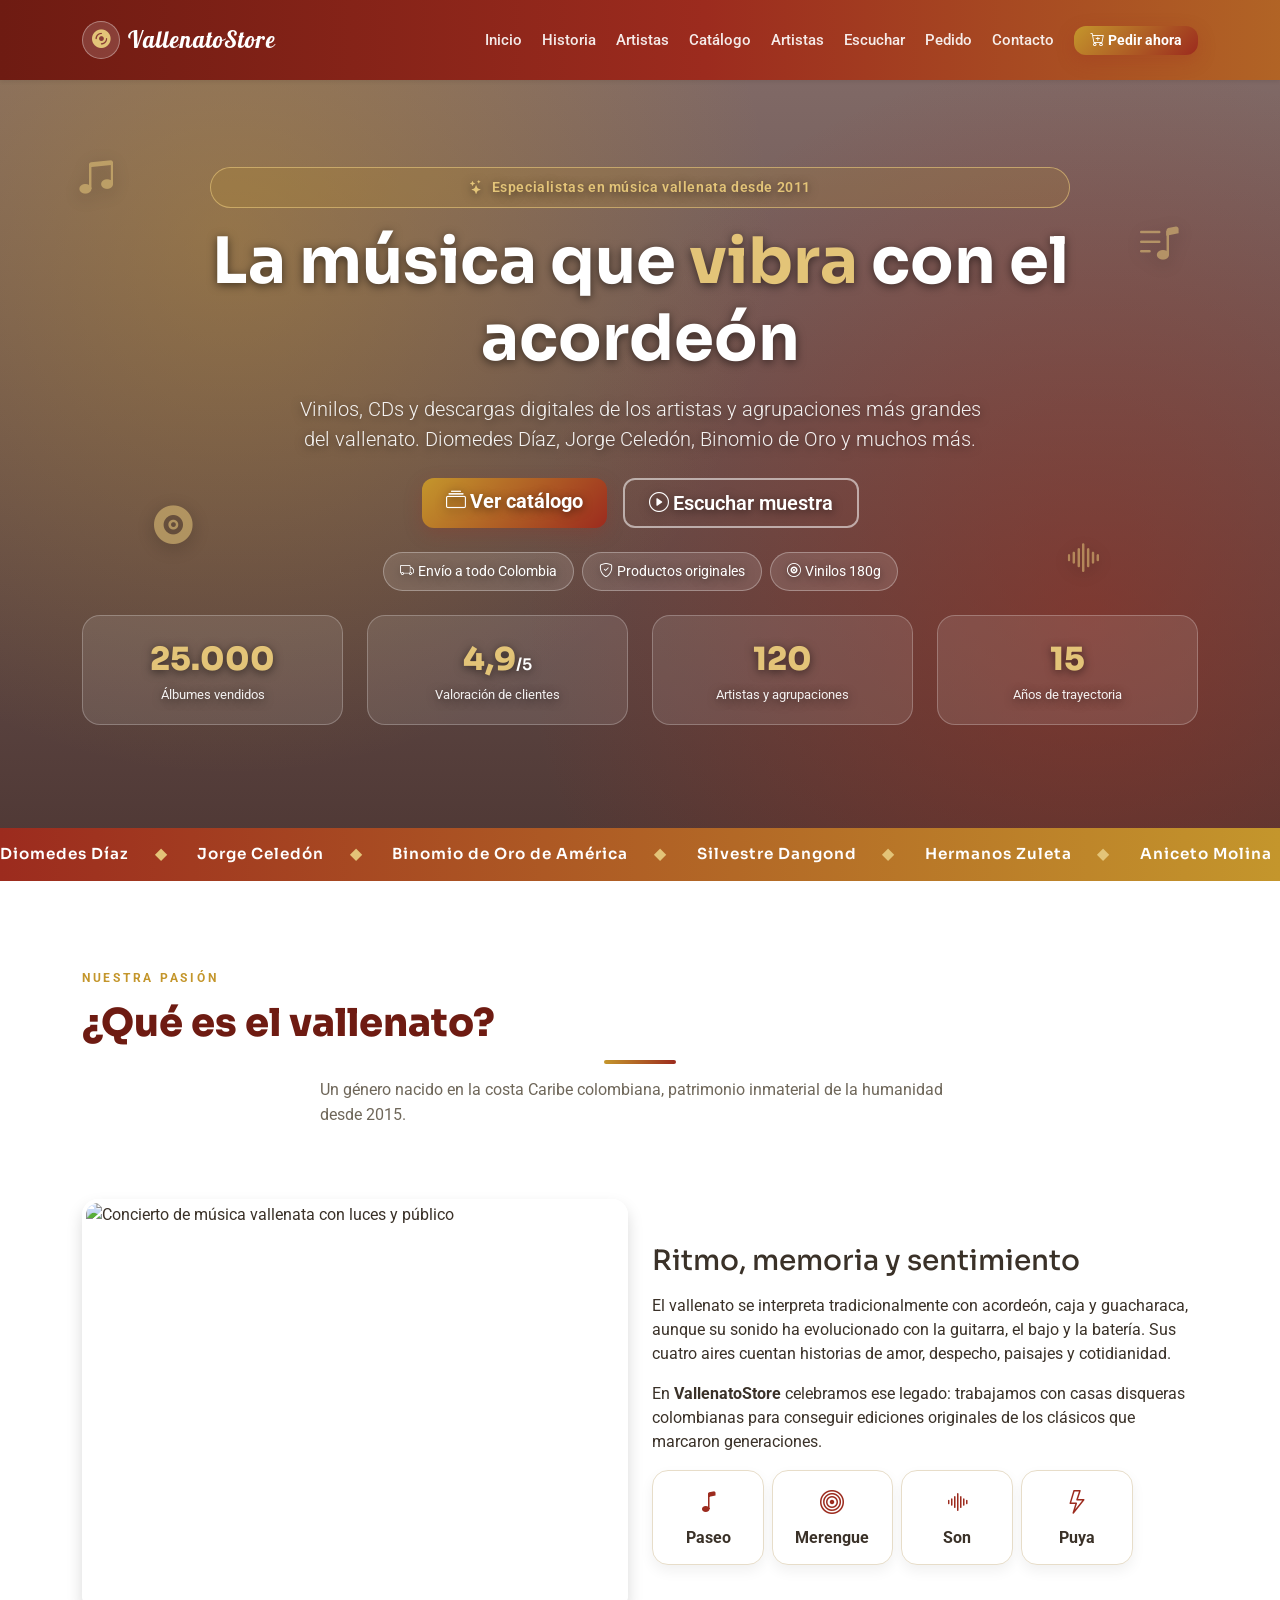
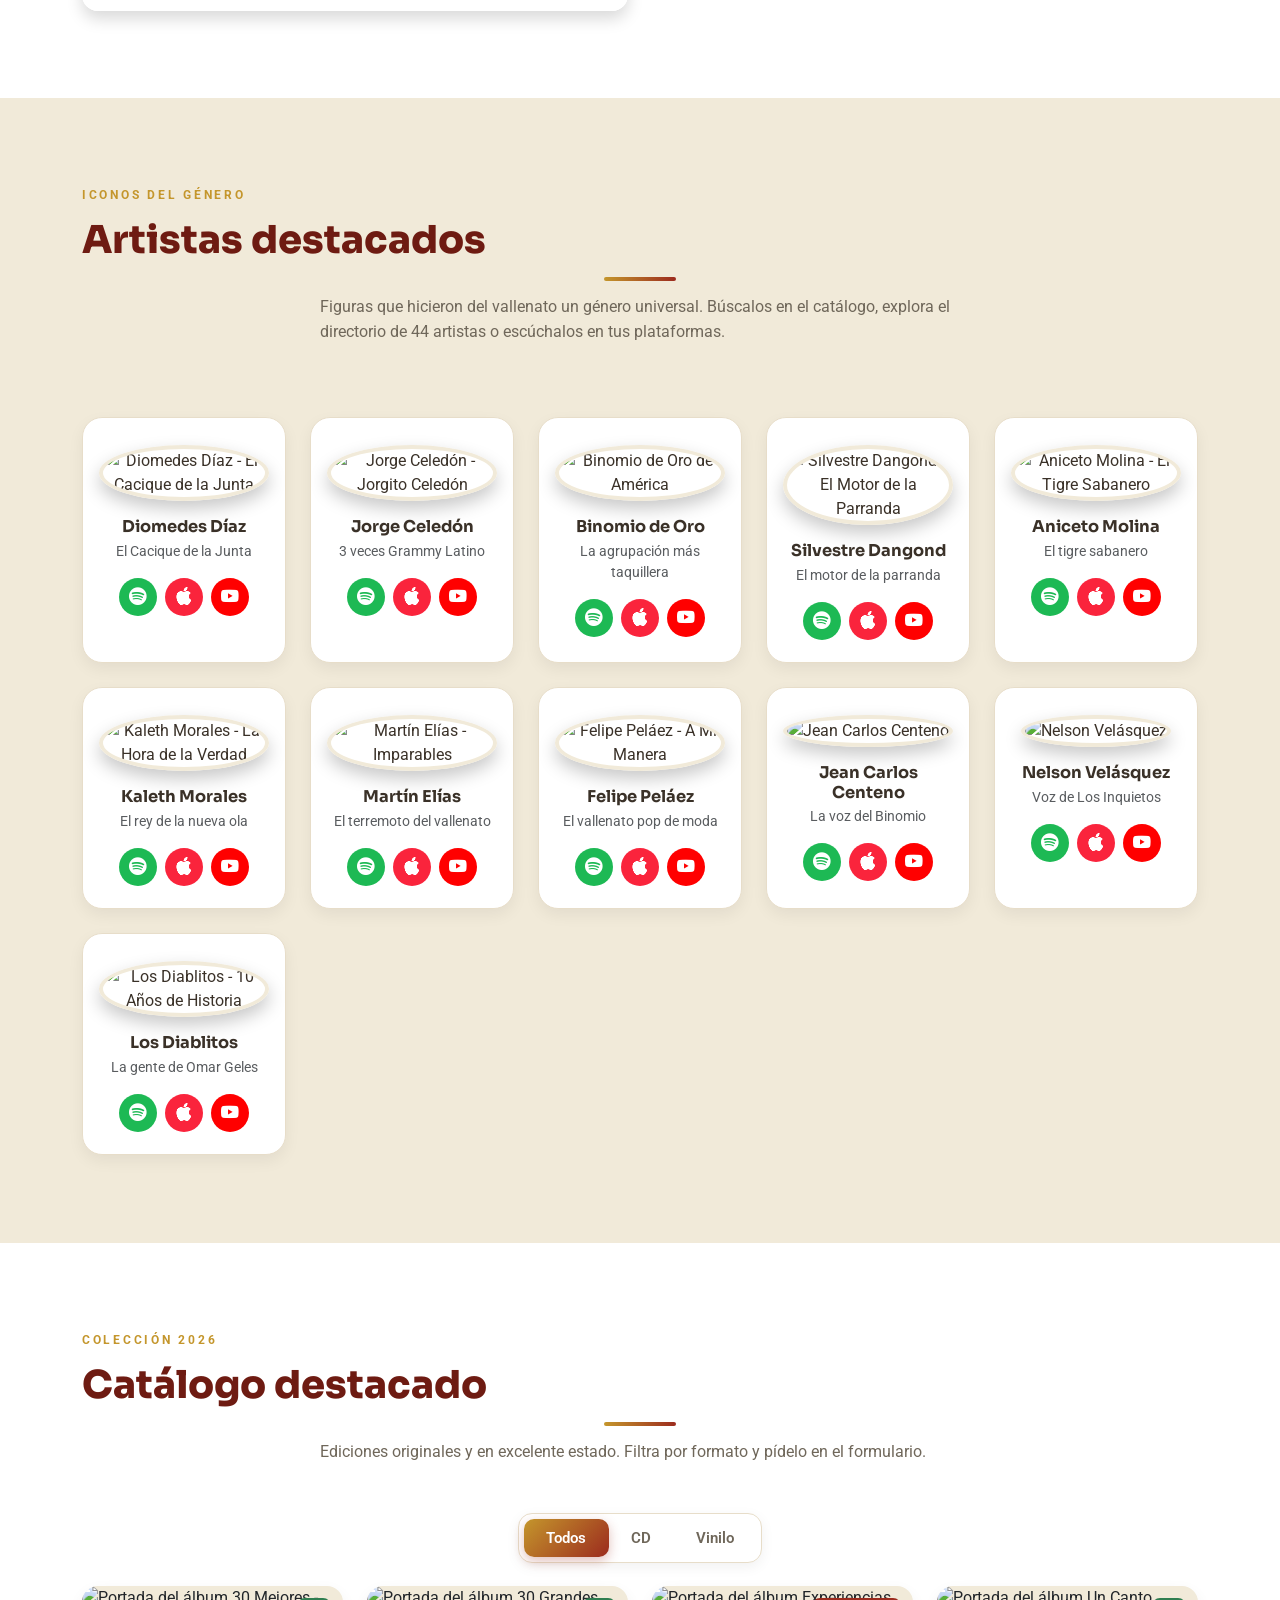
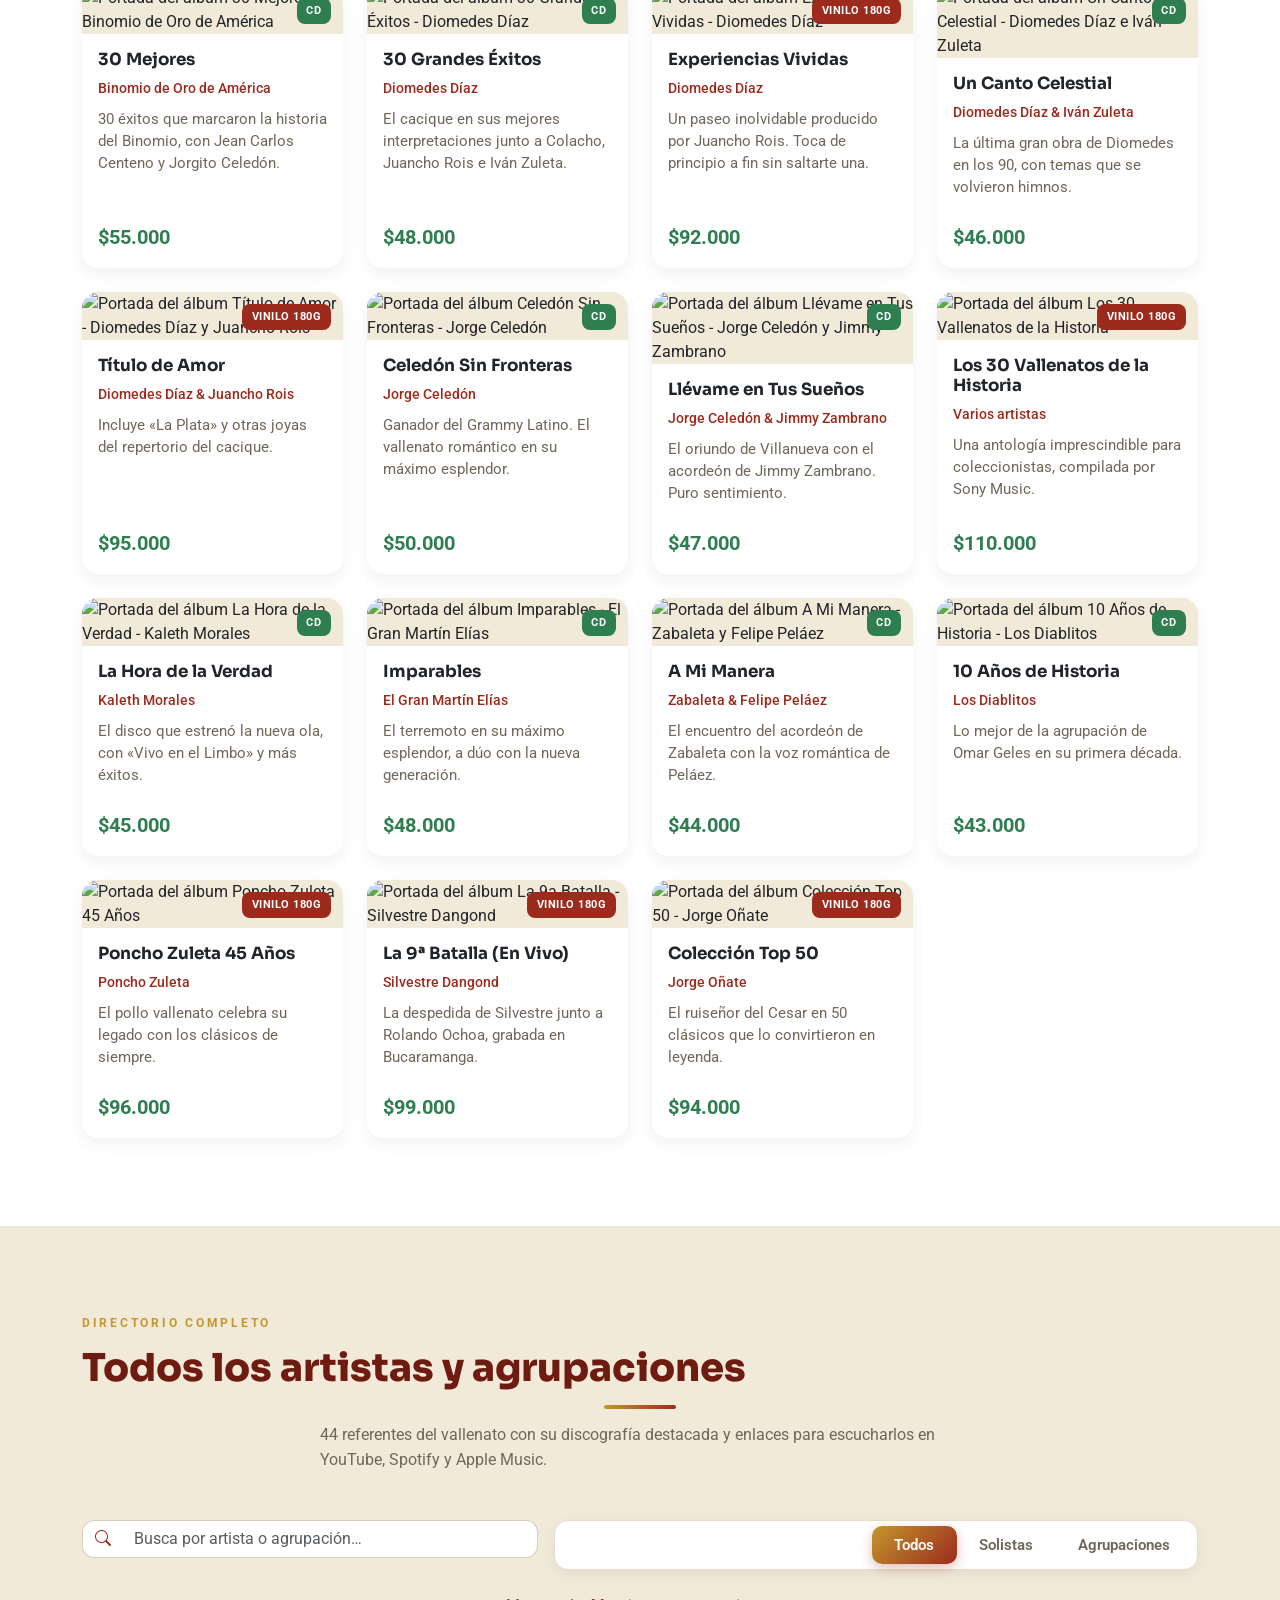
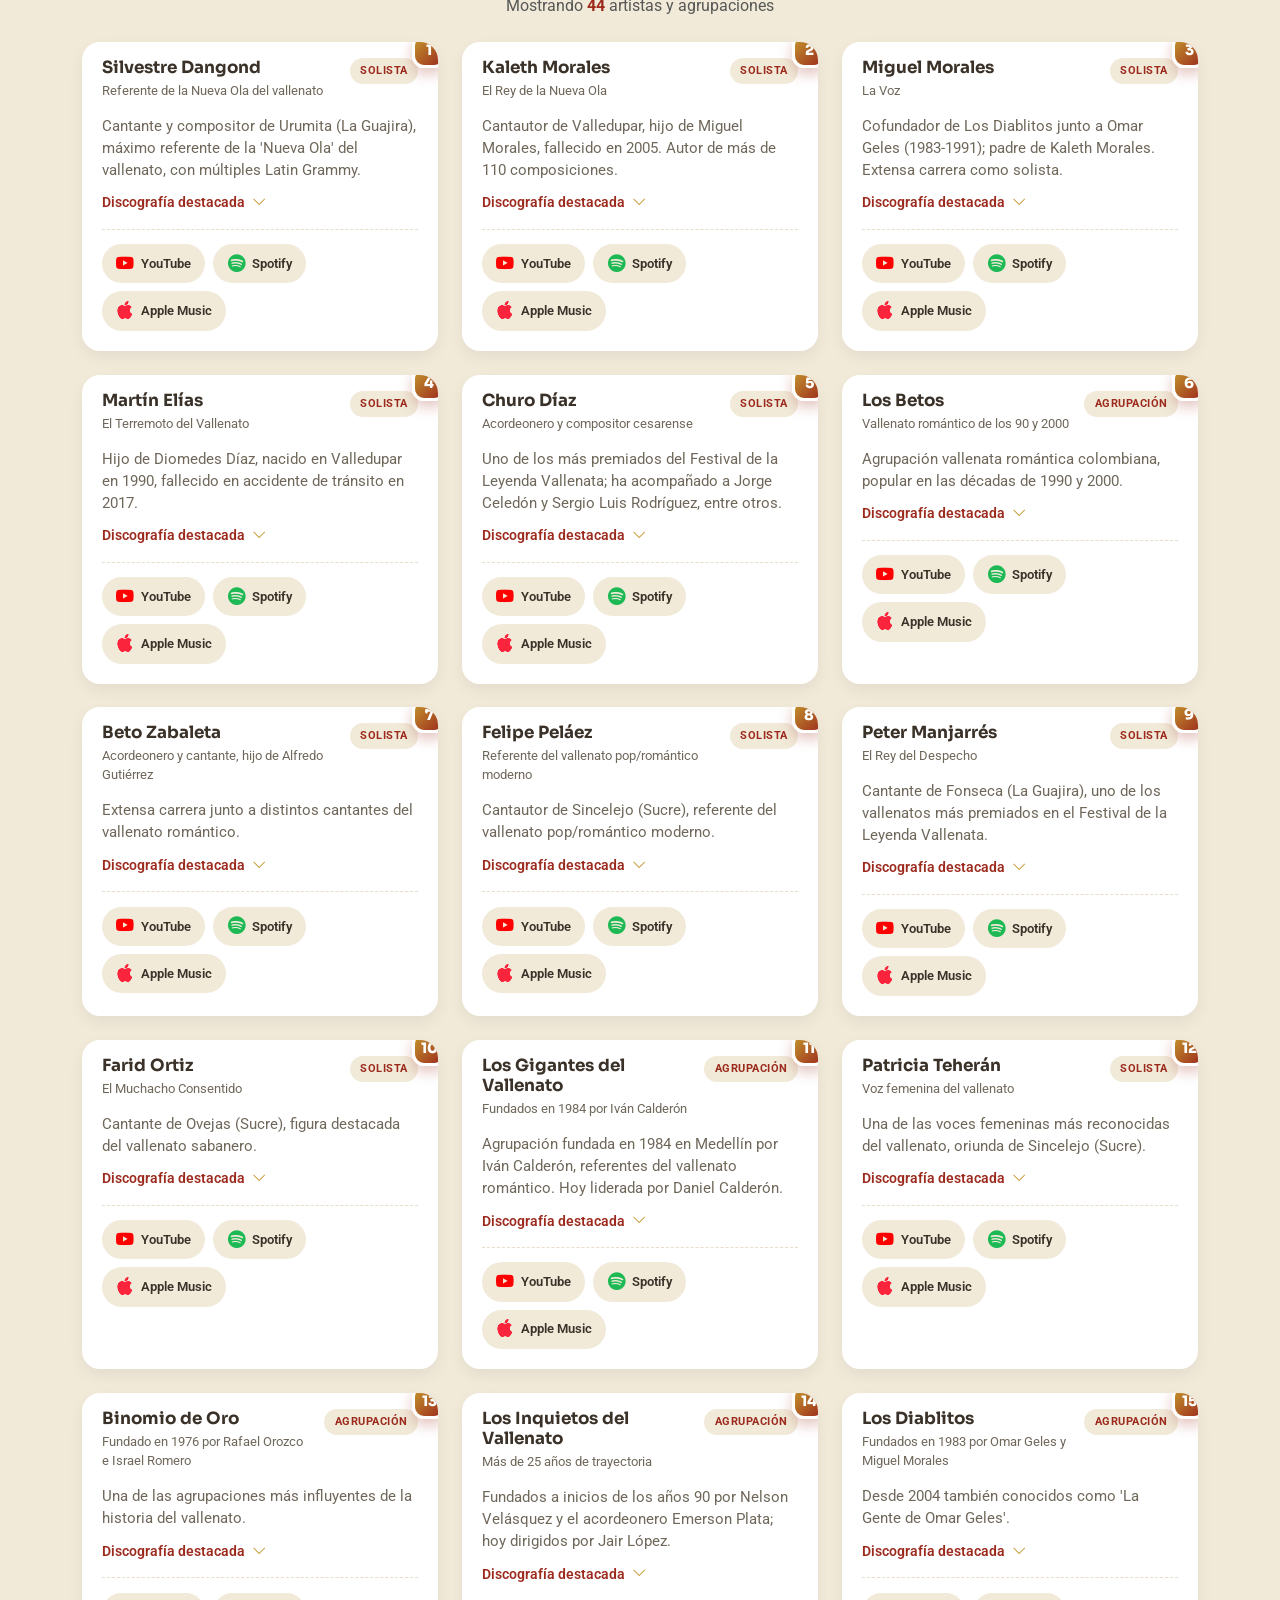
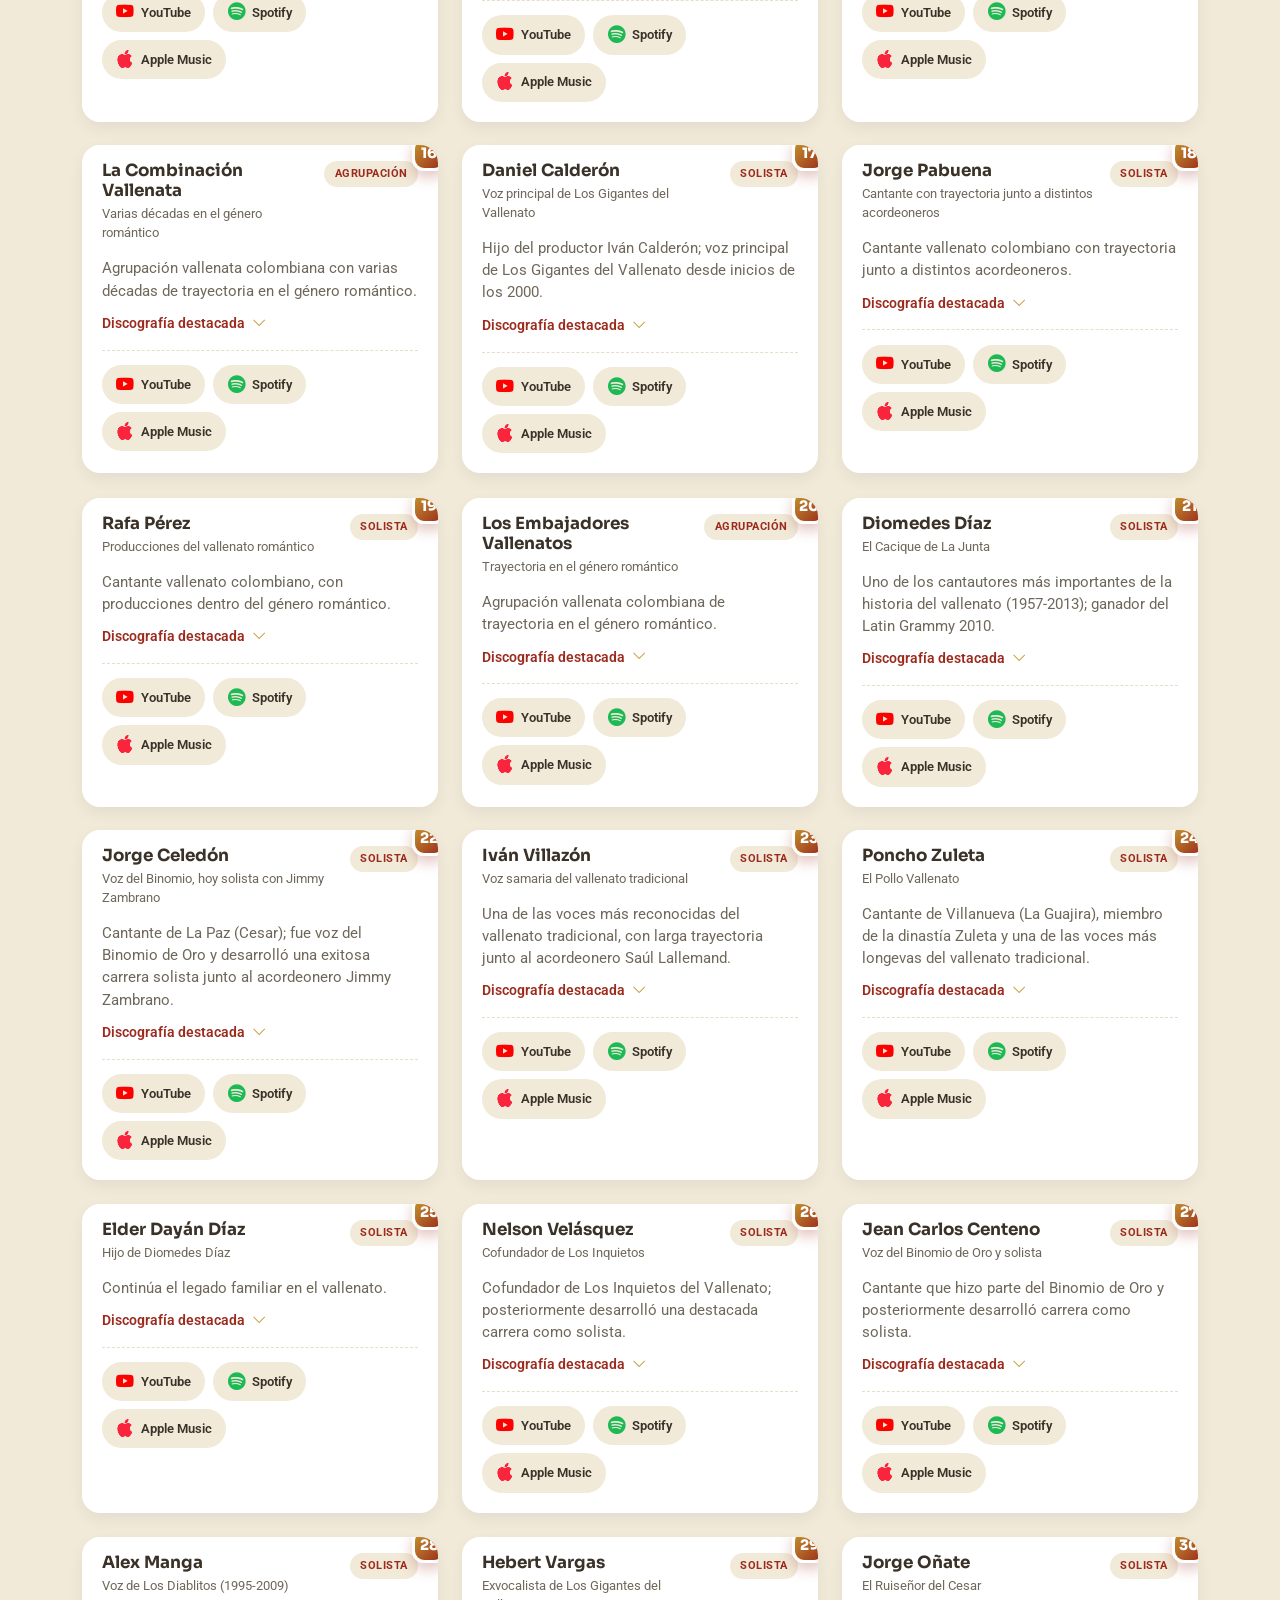
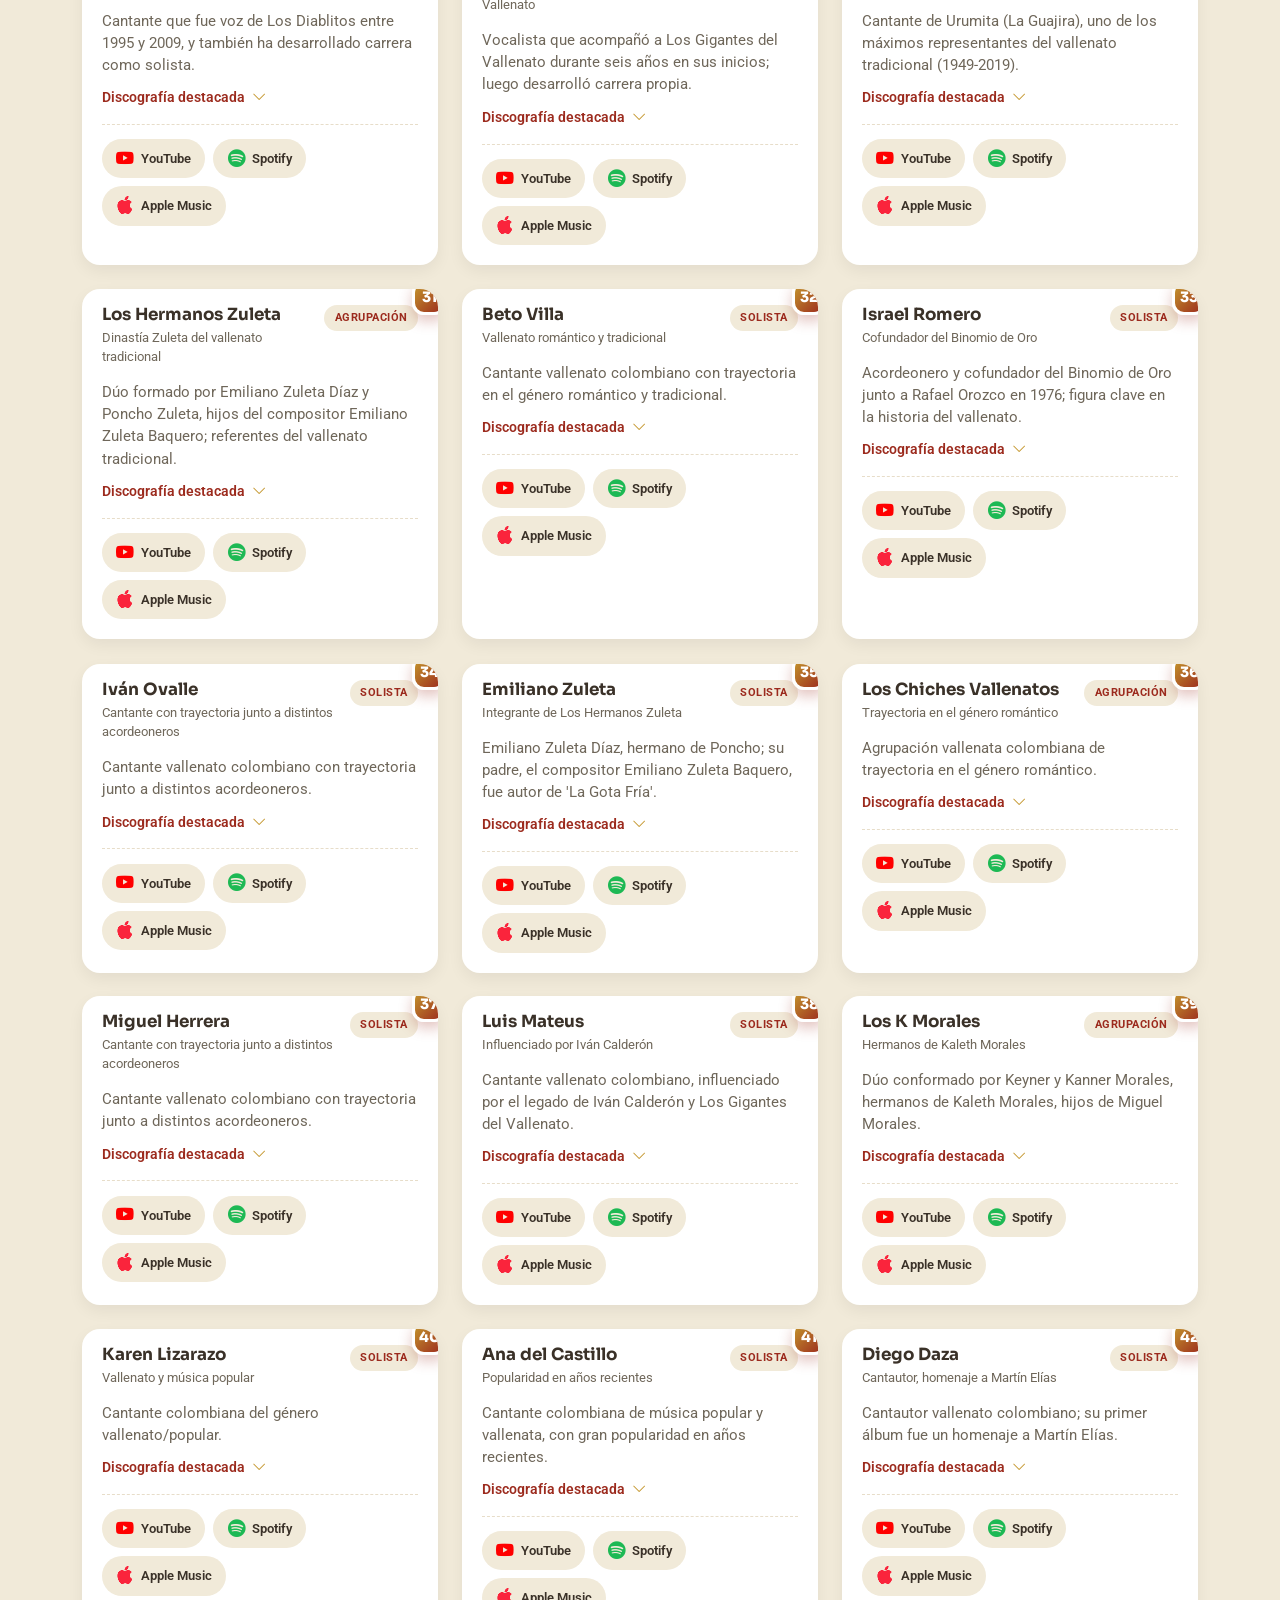
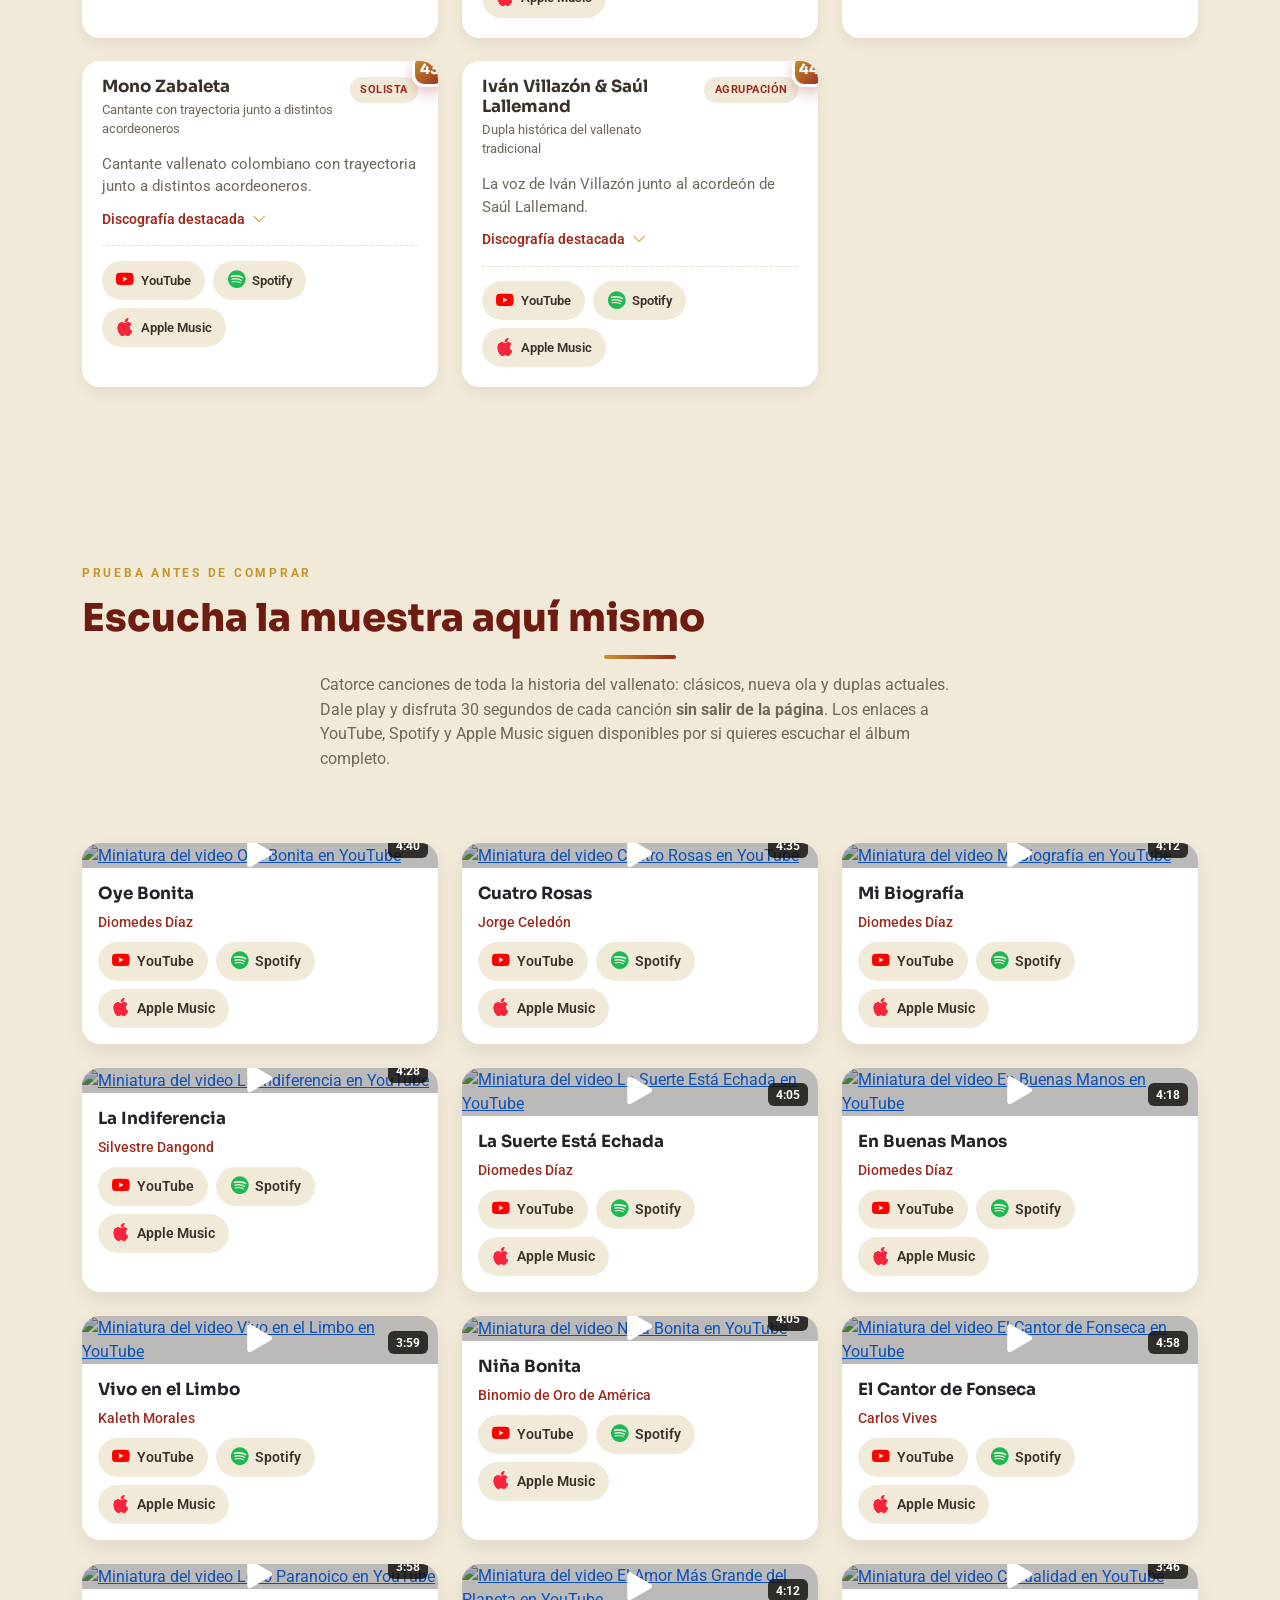
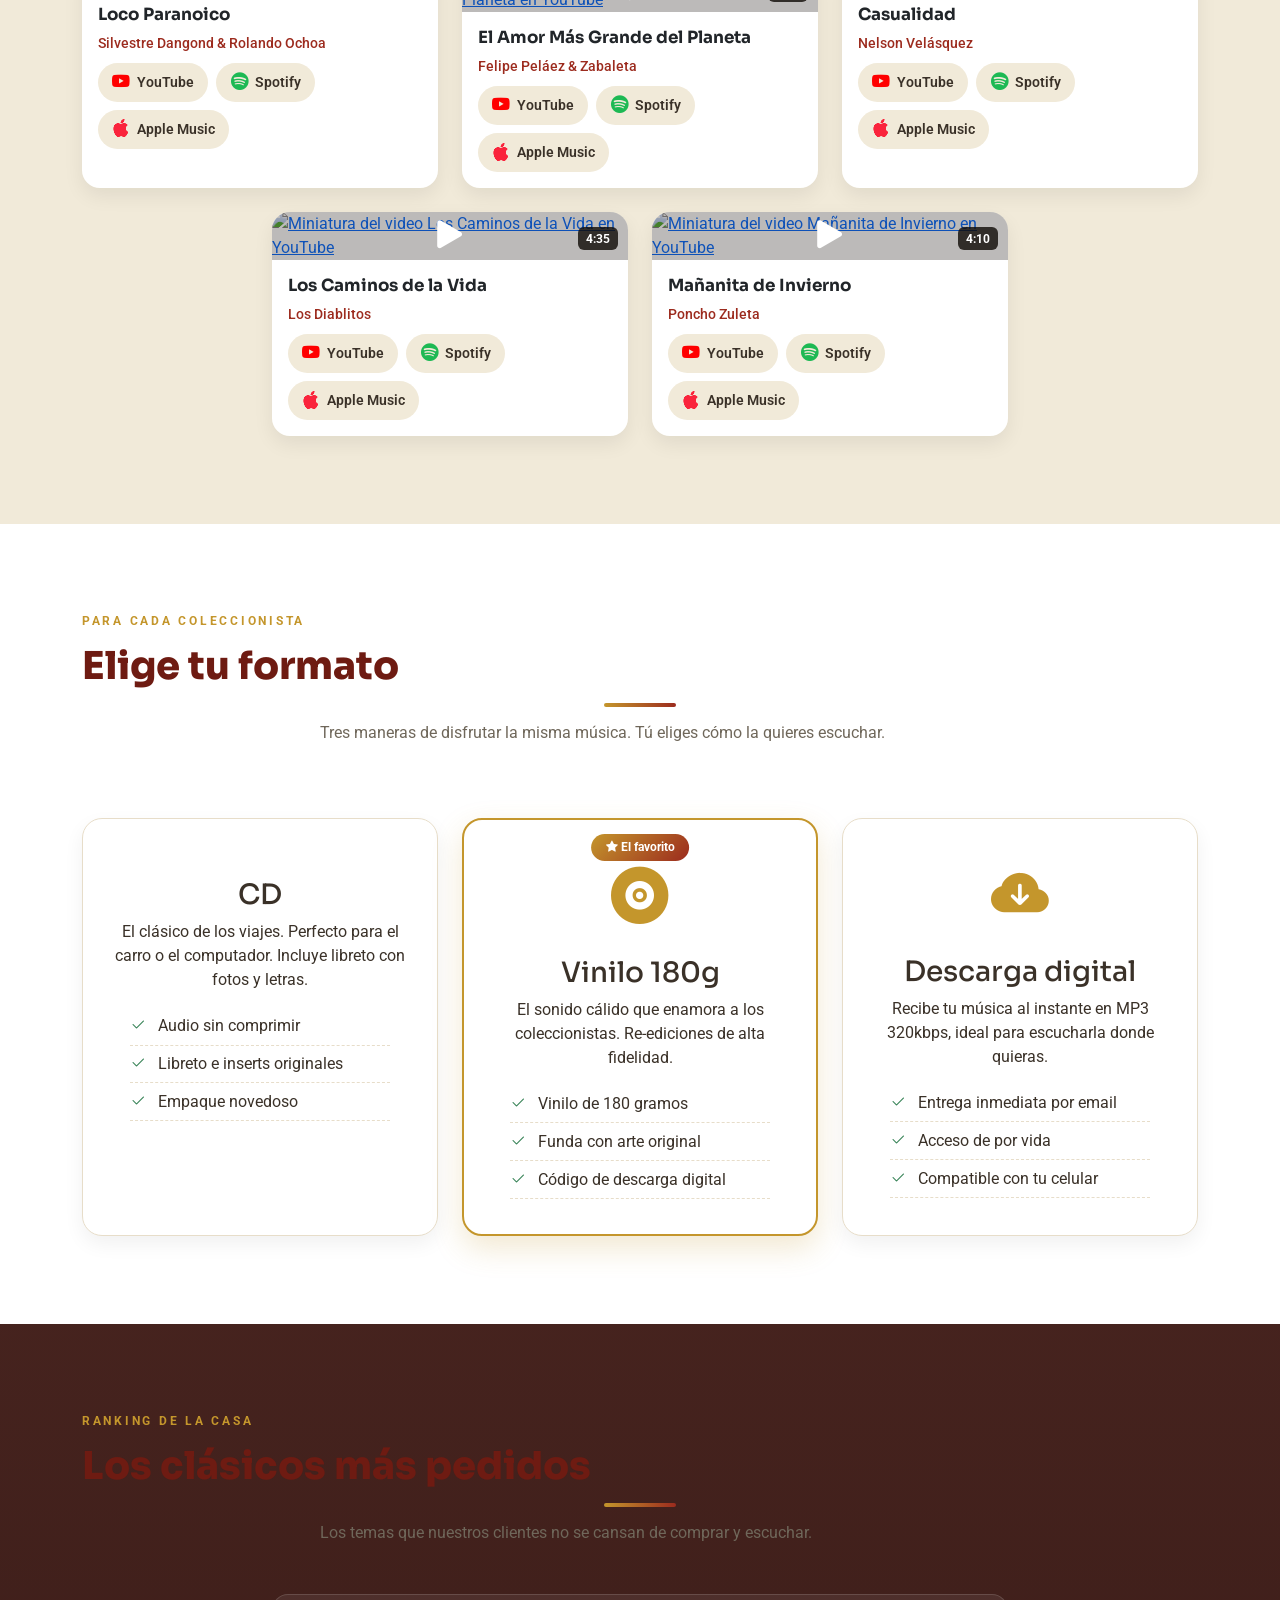
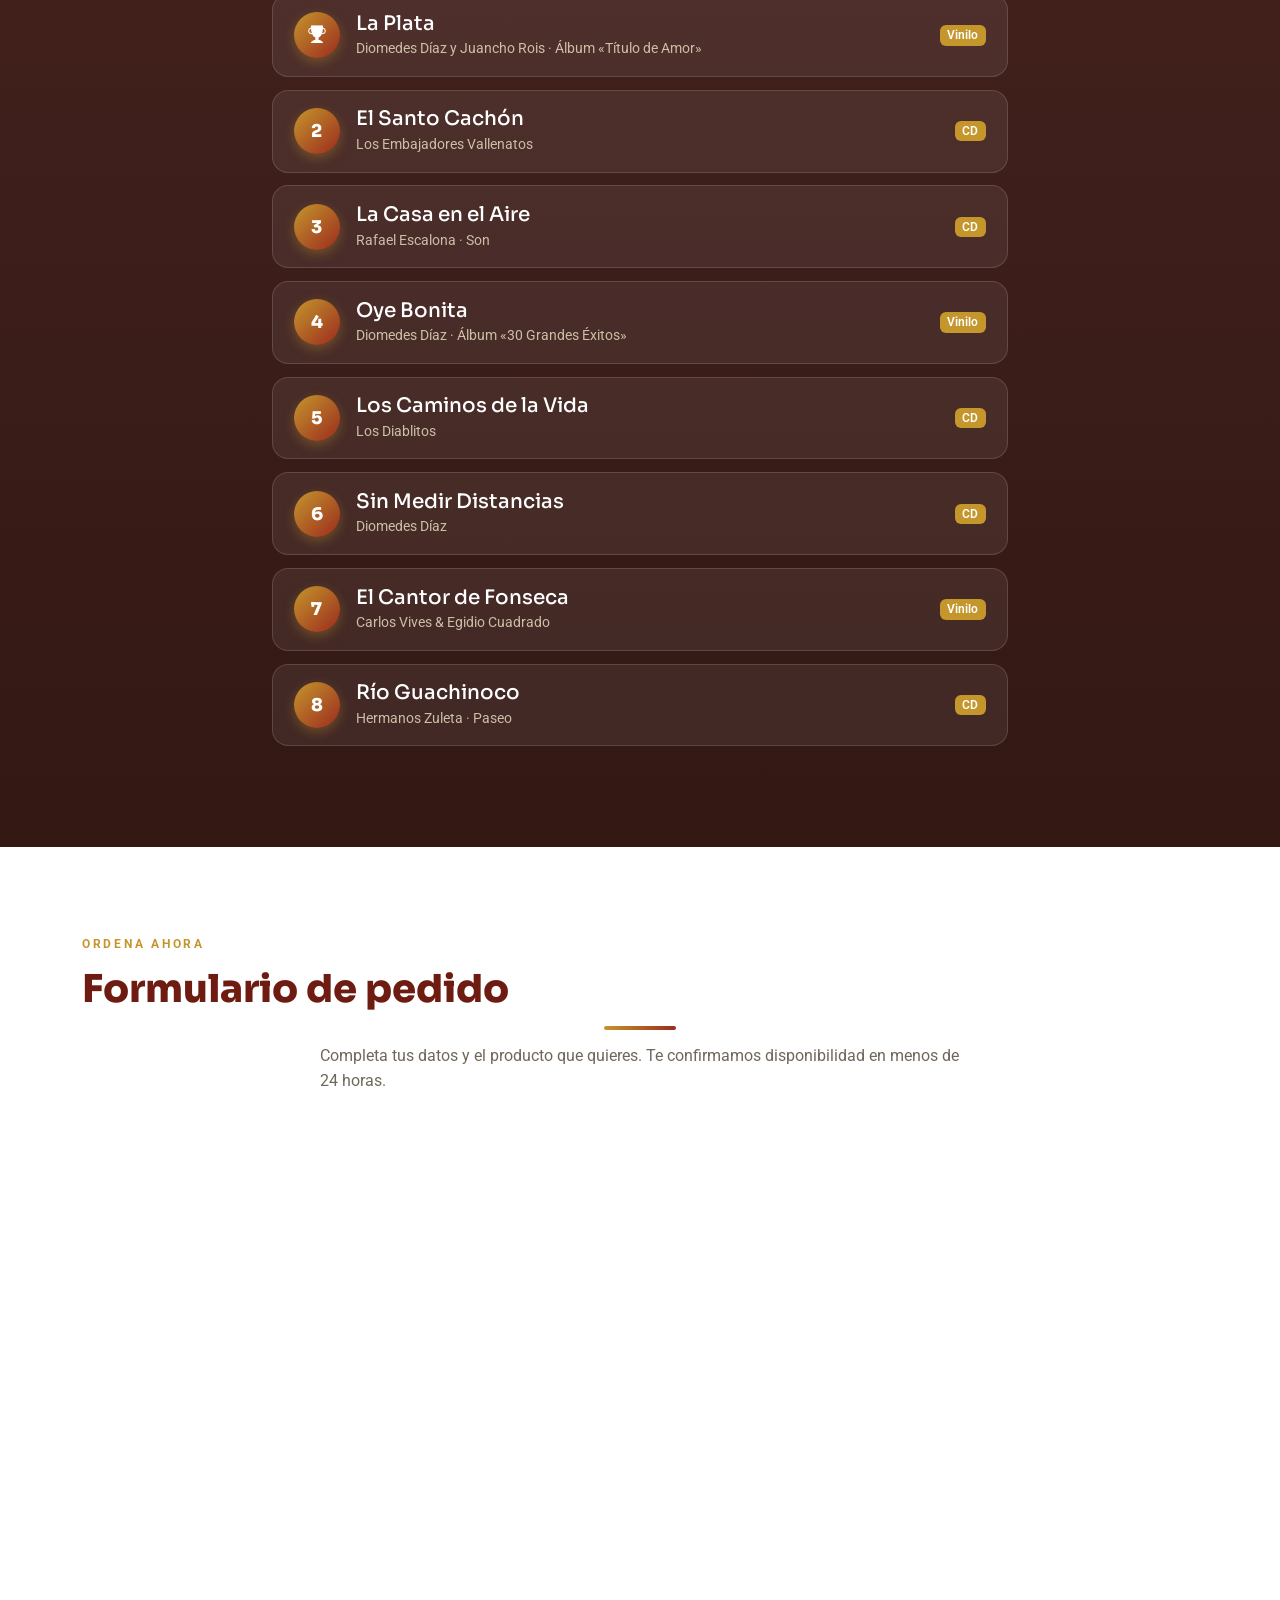
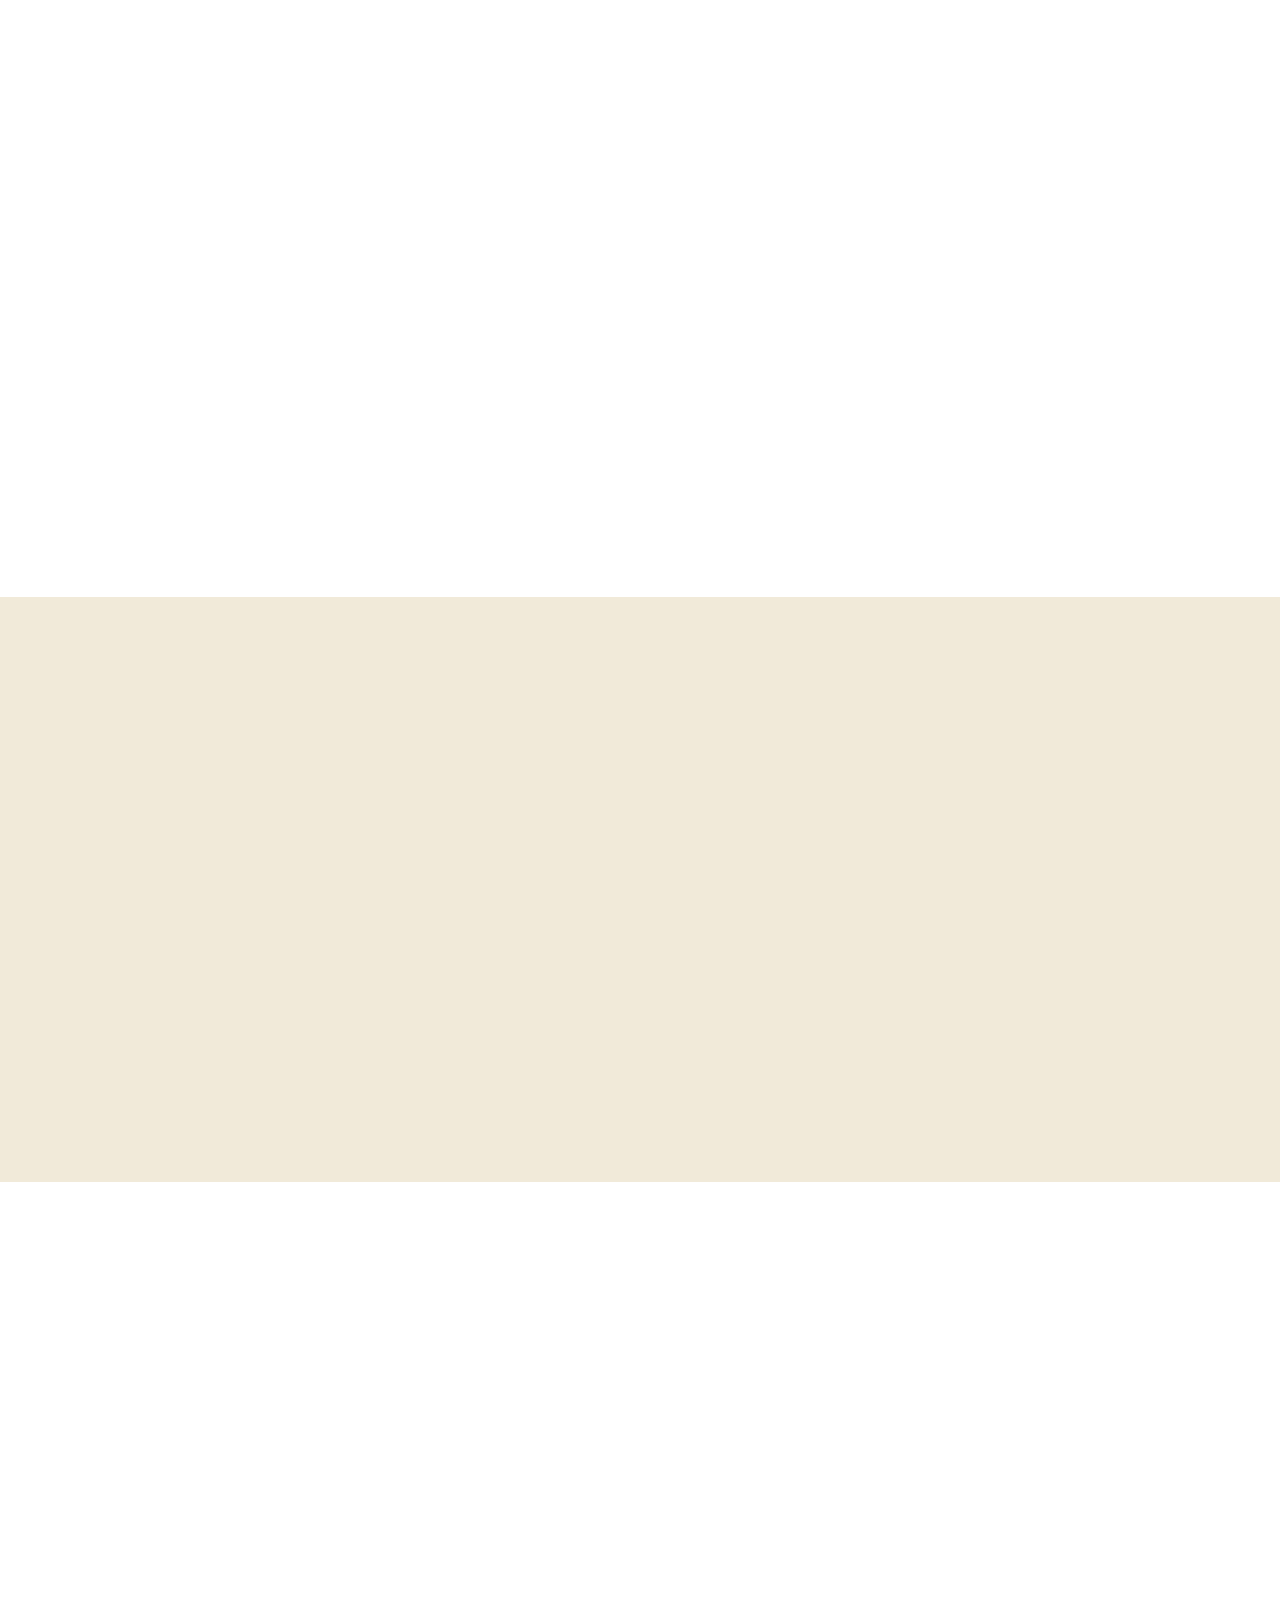
==== index.html @ 8ce18a34 "Subir VallenatoStore: tienda virtual de vallenato (HTML, CSS, JS)" ====
<!DOCTYPE html>
<html lang="es" data-bs-spy="scroll" data-bs-target="#menuPrincipal" data-bs-root-margin="0px 0px -35%" data-bs-smooth-scroll="true">
<head>
    <meta charset="UTF-8">
    <meta name="viewport" content="width=device-width, initial-scale=1.0">
    <meta name="description" content="VallenatoStore: tienda virtual de álbumes, vinilos y CDs de música vallenata. Escucha en YouTube, Spotify y Apple Music.">
    <title>VallenatoStore | Álbumes, Vinilos y CDs de Vallenato</title>

    <!-- Bootstrap 5.3 CSS -->
    <link href="https://cdn.jsdelivr.net/npm/bootstrap@5.3.3/dist/css/bootstrap.min.css" rel="stylesheet">
    <!-- Bootstrap Icons -->
    <link href="https://cdn.jsdelivr.net/npm/bootstrap-icons@1.11.3/font/bootstrap-icons.min.css" rel="stylesheet">
    <!-- AOS: animaciones al hacer scroll -->
    <link href="https://unpkg.com/aos@2.3.4/dist/aos.css" rel="stylesheet">
    <!-- Google Fonts -->
    <link rel="preconnect" href="https://fonts.googleapis.com">
    <link rel="preconnect" href="https://fonts.gstatic.com" crossorigin>
    <link href="https://fonts.googleapis.com/css2?family=Lobster&family=Roboto:wght@300;400;500;700&family=Sora:wght@600;700;800&display=swap" rel="stylesheet">
    <!-- Estilos personalizados -->
    <link href="styles.css" rel="stylesheet">
</head>
<body>

    <!-- ================= ENCABEZADO / NAVBAR ================= -->
    <header class="header-vallenato fixed-top shadow-sm">
        <nav id="menuPrincipal" class="navbar navbar-expand-lg navbar-dark py-3">
            <div class="container">
                <a class="navbar-brand d-flex align-items-center" href="#inicio">
                    <span class="brand-marca d-inline-flex align-items-center justify-content-center me-2"><i class="bi bi-disc-fill rotar"></i></span>
                    <span class="brand-logo">VallenatoStore</span>
                </a>
                <button class="navbar-toggler" type="button" data-bs-toggle="collapse" data-bs-target="#menuContenido"
                    aria-controls="menuContenido" aria-expanded="false" aria-label="Abrir menú">
                    <span class="navbar-toggler-icon"></span>
                </button>
                <div class="collapse navbar-collapse" id="menuContenido">
                    <ul class="navbar-nav ms-auto mb-2 mb-lg-0 align-items-lg-center gap-lg-1">
                        <li class="nav-item"><a class="nav-link" href="#inicio">Inicio</a></li>
                        <li class="nav-item"><a class="nav-link" href="#historia">Historia</a></li>
                        <li class="nav-item"><a class="nav-link" href="#artistas">Artistas</a></li>
                        <li class="nav-item"><a class="nav-link" href="#catalogo">Catálogo</a></li>
                        <li class="nav-item"><a class="nav-link" href="#directorio">Artistas</a></li>
                        <li class="nav-item"><a class="nav-link" href="#escuchar">Escuchar</a></li>
                        <li class="nav-item"><a class="nav-link" href="#pedido">Pedido</a></li>
                        <li class="nav-item"><a class="nav-link" href="#contacto">Contacto</a></li>
                        <li class="nav-item ms-lg-2 mt-2 mt-lg-0">
                            <a class="btn btn-dorado btn-sm px-3" href="#pedido"><i class="bi bi-cart-plus me-1"></i>Pedir ahora</a>
                        </li>
                    </ul>
                </div>
            </div>
        </nav>
    </header>

    <!-- ================= HERO ================= -->
    <section id="inicio" class="hero d-flex align-items-center text-center text-white">
        <span class="hero-nota d-none d-lg-block" style="top:18%;left:6%"><i class="bi bi-music-note-beamed"></i></span>
        <span class="hero-nota d-none d-lg-block" style="top:60%;left:12%"><i class="bi bi-vinyl-fill"></i></span>
        <span class="hero-nota d-none d-lg-block" style="top:26%;right:8%"><i class="bi bi-music-note-list"></i></span>
        <span class="hero-nota d-none d-lg-block" style="top:64%;right:14%"><i class="bi bi-soundwave"></i></span>
        <div class="container position-relative">
            <div class="hero-contenido mx-auto">
                <p class="hero-badge animar-inicio" data-espera="0"><i class="bi bi-stars me-2"></i>Especialistas en música vallenata desde 2011</p>
                <h1 class="display-3 fw-bold mb-3 animar-inicio" data-espera="1">La música que <span class="texto-dorado">vibra</span> con el acordeón</h1>
                <p class="lead mx-auto hero-sub mb-4 animar-inicio" data-espera="2">Vinilos, CDs y descargas digitales de los artistas y agrupaciones más grandes del vallenato. Diomedes Díaz, Jorge Celedón, Binomio de Oro y muchos más.</p>
                <div class="d-flex flex-wrap justify-content-center gap-3 mb-4 animar-inicio" data-espera="3">
                    <a href="#catalogo" class="btn btn-dorado btn-lg px-4"><i class="bi bi-collection me-1"></i>Ver catálogo</a>
                    <a href="#escuchar" class="btn btn-borde btn-lg px-4"><i class="bi bi-play-circle me-1"></i>Escuchar muestra</a>
                </div>
                <div class="d-flex flex-wrap justify-content-center gap-2 mb-4 animar-inicio" data-espera="4">
                    <span class="hero-chip"><i class="bi bi-truck me-1"></i>Envío a todo Colombia</span>
                    <span class="hero-chip"><i class="bi bi-shield-check me-1"></i>Productos originales</span>
                    <span class="hero-chip"><i class="bi bi-vinyl me-1"></i>Vinilos 180g</span>
                </div>
            </div>

            <div class="row justify-content-center gy-3 animar-inicio" data-espera="5">
                <div class="col-6 col-sm-3">
                    <div class="stat-box"><p class="stat-num"><span data-contador="25000">0</span></p><p class="stat-label">Álbumes vendidos</p></div>
                </div>
                <div class="col-6 col-sm-3">
                    <div class="stat-box"><p class="stat-num">4,9<span class="stat-extra">/5</span></p><p class="stat-label">Valoración de clientes</p></div>
                </div>
                <div class="col-6 col-sm-3">
                    <div class="stat-box"><p class="stat-num"><span data-contador="120">0</span></p><p class="stat-label">Artistas y agrupaciones</p></div>
                </div>
                <div class="col-6 col-sm-3">
                    <div class="stat-box"><p class="stat-num"><span data-contador="15">0</span></p><p class="stat-label">Años de trayectoria</p></div>
                </div>
            </div>
        </div>
    </section>

    <!-- ================= CINTA SCROLLING ================= -->
    <div class="cinta" aria-hidden="true">
        <div class="cinta-contenido">
            <span>Diomedes Díaz</span><span class="cinta-sep">◆</span>
            <span>Jorge Celedón</span><span class="cinta-sep">◆</span>
            <span>Binomio de Oro de América</span><span class="cinta-sep">◆</span>
            <span>Silvestre Dangond</span><span class="cinta-sep">◆</span>
            <span>Hermanos Zuleta</span><span class="cinta-sep">◆</span>
            <span>Aniceto Molina</span><span class="cinta-sep">◆</span>
            <span>Los Diablitos</span><span class="cinta-sep">◆</span>
            <span>Rafael Escalona</span><span class="cinta-sep">◆</span>
        </div>
    </div>

    <!-- ================= HISTORIA ================= -->
    <section id="historia" class="seccion">
        <div class="container">
            <header class="seccion-cabecera" data-aos="fade-up">
                <p class="seccion-eyebrow">Nuestra pasión</p>
                <h2 class="titulo-seccion">¿Qué es el vallenato?</h2>
                <p class="seccion-sub mx-auto">Un género nacido en la costa Caribe colombiana, patrimonio inmaterial de la humanidad desde 2015.</p>
            </header>
            <div class="row align-items-center gy-4 mt-2">
                <div class="col-12 col-lg-6" data-aos="fade-right">
                    <div class="ratio ratio-4x3 rounded-4 overflow-hidden shadow historia-img">
                        <img class="img-fluid w-100 h-100 object-fit-cover"
                            src="https://images.unsplash.com/photo-1524368535928-5b5e00ddc76b?auto=format&fit=crop&w=900&q=80"
                            alt="Concierto de música vallenata con luces y público">
                    </div>
                </div>
                <div class="col-12 col-lg-6" data-aos="fade-left">
                    <h3 class="mb-3">Ritmo, memoria y sentimiento</h3>
                    <p>El vallenato se interpreta tradicionalmente con acordeón, caja y guacharaca, aunque su sonido ha evolucionado con la guitarra, el bajo y la batería. Sus cuatro aires cuentan historias de amor, despecho, paisajes y cotidianidad.</p>
                    <p>En <strong>VallenatoStore</strong> celebramos ese legado: trabajamos con casas disqueras colombianas para conseguir ediciones originales de los clásicos que marcaron generaciones.</p>
                    <div class="d-flex flex-wrap gap-2 mt-3">
                        <div class="aire-chip"><span class="aire-ico"><i class="bi bi-music-note"></i></span><strong>Paseo</strong></div>
                        <div class="aire-chip"><span class="aire-ico"><i class="bi bi-bullseye"></i></span><strong>Merengue</strong></div>
                        <div class="aire-chip"><span class="aire-ico"><i class="bi bi-soundwave"></i></span><strong>Son</strong></div>
                        <div class="aire-chip"><span class="aire-ico"><i class="bi bi-lightning"></i></span><strong>Puya</strong></div>
                    </div>
                </div>
            </div>
        </div>
    </section>

    <!-- ================= ARTISTAS ================= -->
    <section id="artistas" class="seccion seccion-alt">
        <div class="container">
            <header class="seccion-cabecera" data-aos="fade-up">
                <p class="seccion-eyebrow">Iconos del género</p>
                <h2 class="titulo-seccion">Artistas destacados</h2>
                <p class="seccion-sub mx-auto">Figuras que hicieron del vallenato un género universal. Búscalos en el catálogo, explora el directorio de 44 artistas o escúchalos en tus plataformas.</p>
            </header>
            <div class="row g-4 mt-1">
                <div class="col-6 col-md-4 col-lg-2-4" data-aos="zoom-in" data-aos-delay="0">
                    <div class="artista-card text-center">
                        <img class="artista-foto" src="https://is1-ssl.mzstatic.com/image/thumb/Music118/v4/a4/93/49/a493492d-540c-5afa-c4c4-41842cfc05b9/886446879833.jpg/300x300bb.jpg" alt="Diomedes Díaz - El Cacique de la Junta">
                        <h3 class="artista-nombre">Diomedes Díaz</h3>
                        <p class="text-muted small mb-3">El Cacique de la Junta</p>
                        <div class="artista-redes">
                            <a href="https://open.spotify.com/search/Diomedes%20D%C3%ADaz" target="_blank" rel="noopener" aria-label="Spotify de Diomedes Díaz" class="spotify"><i class="bi bi-spotify"></i></a>
                            <a href="https://music.apple.com/us/artist/diomedes-d%C3%ADaz/73026993?uo=2" target="_blank" rel="noopener" aria-label="Apple Music de Diomedes Díaz" class="apple"><i class="bi bi-apple"></i></a>
                            <a href="https://www.youtube.com/@DiomedesDiazOficial" target="_blank" rel="noopener" aria-label="YouTube de Diomedes Díaz" class="youtube"><i class="bi bi-youtube"></i></a>
                        </div>
                    </div>
                </div>
                <div class="col-6 col-md-4 col-lg-2-4" data-aos="zoom-in" data-aos-delay="80">
                    <div class="artista-card text-center">
                        <img class="artista-foto" src="https://is1-ssl.mzstatic.com/image/thumb/Music/v4/71/45/4b/71454b33-c741-881a-7cfa-5478bef59daf/886444178754.jpg/300x300bb.jpg" alt="Jorge Celedón - Jorgito Celedón">
                        <h3 class="artista-nombre">Jorge Celedón</h3>
                        <p class="text-muted small mb-3">3 veces Grammy Latino</p>
                        <div class="artista-redes">
                            <a href="https://open.spotify.com/search/Jorge%20Celed%C3%B3n" target="_blank" rel="noopener" aria-label="Spotify de Jorge Celedón" class="spotify"><i class="bi bi-spotify"></i></a>
                            <a href="https://music.apple.com/us/artist/jorge-celed%C3%B3n/159964468?uo=2" target="_blank" rel="noopener" aria-label="Apple Music de Jorge Celedón" class="apple"><i class="bi bi-apple"></i></a>
                            <a href="https://www.youtube.com/@JorgeCeledonVideo" target="_blank" rel="noopener" aria-label="YouTube de Jorge Celedón" class="youtube"><i class="bi bi-youtube"></i></a>
                        </div>
                    </div>
                </div>
                <div class="col-6 col-md-4 col-lg-2-4" data-aos="zoom-in" data-aos-delay="160">
                    <div class="artista-card text-center">
                        <img class="artista-foto" src="https://is1-ssl.mzstatic.com/image/thumb/Music221/v4/43/1f/fd/431ffd34-9299-3570-23a7-d486b023c81a/829410648561.png/300x300bb.jpg" alt="Binomio de Oro de América">
                        <h3 class="artista-nombre">Binomio de Oro</h3>
                        <p class="text-muted small mb-3">La agrupación más taquillera</p>
                        <div class="artista-redes">
                            <a href="https://open.spotify.com/search/Binomio%20de%20Oro" target="_blank" rel="noopener" aria-label="Spotify del Binomio de Oro" class="spotify"><i class="bi bi-spotify"></i></a>
                            <a href="https://music.apple.com/us/artist/binomio-de-oro-de-am%C3%A9rica/199869221?uo=2" target="_blank" rel="noopener" aria-label="Apple Music del Binomio de Oro" class="apple"><i class="bi bi-apple"></i></a>
                            <a href="https://www.youtube.com/results?search_query=binomio+de+oro" target="_blank" rel="noopener" aria-label="YouTube del Binomio de Oro" class="youtube"><i class="bi bi-youtube"></i></a>
                        </div>
                    </div>
                </div>
                <div class="col-6 col-md-4 col-lg-2-4" data-aos="zoom-in" data-aos-delay="240">
                    <div class="artista-card text-center">
                        <img class="artista-foto" src="https://is1-ssl.mzstatic.com/image/thumb/Music115/v4/ef/d6/7f/efd67f5d-1290-c91b-104a-b842fca52830/886447185650.jpg/300x300bb.jpg" alt="Silvestre Dangond - El Motor de la Parranda">
                        <h3 class="artista-nombre">Silvestre Dangond</h3>
                        <p class="text-muted small mb-3">El motor de la parranda</p>
                        <div class="artista-redes">
                            <a href="https://open.spotify.com/search/Silvestre%20Dangond" target="_blank" rel="noopener" aria-label="Spotify de Silvestre Dangond" class="spotify"><i class="bi bi-spotify"></i></a>
                            <a href="https://music.apple.com/us/artist/silvestre-dangond/311205761?uo=2" target="_blank" rel="noopener" aria-label="Apple Music de Silvestre Dangond" class="apple"><i class="bi bi-apple"></i></a>
                            <a href="https://www.youtube.com/results?search_query=silvestre+dangond" target="_blank" rel="noopener" aria-label="YouTube de Silvestre Dangond" class="youtube"><i class="bi bi-youtube"></i></a>
                        </div>
                    </div>
                </div>
                <div class="col-6 col-md-4 col-lg-2-4" data-aos="zoom-in" data-aos-delay="320">
                    <div class="artista-card text-center">
                        <img class="artista-foto" src="https://is1-ssl.mzstatic.com/image/thumb/Music7/v4/28/08/1c/28081c6d-cb9b-c1b7-d4a2-63aaf484c412/00724383207657.jpg/300x300bb.jpg" alt="Aniceto Molina - El Tigre Sabanero">
                        <h3 class="artista-nombre">Aniceto Molina</h3>
                        <p class="text-muted small mb-3">El tigre sabanero</p>
                        <div class="artista-redes">
                            <a href="https://open.spotify.com/search/Aniceto%20Molina" target="_blank" rel="noopener" aria-label="Spotify de Aniceto Molina" class="spotify"><i class="bi bi-spotify"></i></a>
                            <a href="https://music.apple.com/us/artist/aniceto-molina/26116457?uo=2" target="_blank" rel="noopener" aria-label="Apple Music de Aniceto Molina" class="apple"><i class="bi bi-apple"></i></a>
                            <a href="https://www.youtube.com/results?search_query=aniceto+molina" target="_blank" rel="noopener" aria-label="YouTube de Aniceto Molina" class="youtube"><i class="bi bi-youtube"></i></a>
                        </div>
                    </div>
                </div>
                <div class="col-6 col-md-4 col-lg-2-4" data-aos="zoom-in" data-aos-delay="400">
                    <div class="artista-card text-center">
                        <img class="artista-foto" src="https://is1-ssl.mzstatic.com/image/thumb/Music115/v4/2e/cb/6f/2ecb6f8e-550a-4c52-ab6a-b41986fbac04/mzi.copfhxiq.jpg/300x300bb.jpg" alt="Kaleth Morales - La Hora de la Verdad">
                        <h3 class="artista-nombre">Kaleth Morales</h3>
                        <p class="text-muted small mb-3">El rey de la nueva ola</p>
                        <div class="artista-redes">
                            <a href="https://open.spotify.com/search/Kaleth%20Morales" target="_blank" rel="noopener" aria-label="Spotify de Kaleth Morales" class="spotify"><i class="bi bi-spotify"></i></a>
                            <a href="https://music.apple.com/us/search?term=Kaleth%20Morales" target="_blank" rel="noopener" aria-label="Apple Music de Kaleth Morales" class="apple"><i class="bi bi-apple"></i></a>
                            <a href="https://www.youtube.com/results?search_query=kaleth+morales" target="_blank" rel="noopener" aria-label="YouTube de Kaleth Morales" class="youtube"><i class="bi bi-youtube"></i></a>
                        </div>
                    </div>
                </div>
                <div class="col-6 col-md-4 col-lg-2-4" data-aos="zoom-in" data-aos-delay="480">
                    <div class="artista-card text-center">
                        <img class="artista-foto" src="https://is1-ssl.mzstatic.com/image/thumb/Music20/v4/76/77/0a/76770af8-aa97-54f8-b7f9-e722726e09c8/mzm.edlkydau.jpg/300x300bb.jpg" alt="Martín Elías - Imparables">
                        <h3 class="artista-nombre">Martín Elías</h3>
                        <p class="text-muted small mb-3">El terremoto del vallenato</p>
                        <div class="artista-redes">
                            <a href="https://open.spotify.com/search/Mart%C3%ADn%20El%C3%ADas" target="_blank" rel="noopener" aria-label="Spotify de Martín Elías" class="spotify"><i class="bi bi-spotify"></i></a>
                            <a href="https://music.apple.com/us/search?term=Mart%C3%ADn%20El%C3%ADas" target="_blank" rel="noopener" aria-label="Apple Music de Martín Elías" class="apple"><i class="bi bi-apple"></i></a>
                            <a href="https://www.youtube.com/results?search_query=martin+elias+vallenato" target="_blank" rel="noopener" aria-label="YouTube de Martín Elías" class="youtube"><i class="bi bi-youtube"></i></a>
                        </div>
                    </div>
                </div>
                <div class="col-6 col-md-4 col-lg-2-4" data-aos="zoom-in" data-aos-delay="560">
                    <div class="artista-card text-center">
                        <img class="artista-foto" src="https://is1-ssl.mzstatic.com/image/thumb/Music124/v4/a5/33/fc/a533fcef-4fe5-f108-41d6-075ed0ab5320/886444497398.jpg/300x300bb.jpg" alt="Felipe Peláez - A Mi Manera">
                        <h3 class="artista-nombre">Felipe Peláez</h3>
                        <p class="text-muted small mb-3">El vallenato pop de moda</p>
                        <div class="artista-redes">
                            <a href="https://open.spotify.com/search/Felipe%20Pel%C3%A1ez" target="_blank" rel="noopener" aria-label="Spotify de Felipe Peláez" class="spotify"><i class="bi bi-spotify"></i></a>
                            <a href="https://music.apple.com/us/search?term=Felipe%20Pel%C3%A1ez" target="_blank" rel="noopener" aria-label="Apple Music de Felipe Peláez" class="apple"><i class="bi bi-apple"></i></a>
                            <a href="https://www.youtube.com/results?search_query=felipe+pelaez" target="_blank" rel="noopener" aria-label="YouTube de Felipe Peláez" class="youtube"><i class="bi bi-youtube"></i></a>
                        </div>
                    </div>
                </div>
                <div class="col-6 col-md-4 col-lg-2-4" data-aos="zoom-in" data-aos-delay="640">
                    <div class="artista-card text-center">
                        <img class="artista-foto" src="https://is1-ssl.mzstatic.com/image/thumb/Music124/v4/dc/6f/11/dc6f1158-2195-ce5a-3936-a94375ff350e/mzi.retdgwwj.jpg/300x300bb.jpg" alt="Jean Carlos Centeno">
                        <h3 class="artista-nombre">Jean Carlos Centeno</h3>
                        <p class="text-muted small mb-3">La voz del Binomio</p>
                        <div class="artista-redes">
                            <a href="https://open.spotify.com/search/Jean%20Carlos%20Centeno" target="_blank" rel="noopener" aria-label="Spotify de Jean Carlos Centeno" class="spotify"><i class="bi bi-spotify"></i></a>
                            <a href="https://music.apple.com/us/search?term=Jean%20Carlos%20Centeno" target="_blank" rel="noopener" aria-label="Apple Music de Jean Carlos Centeno" class="apple"><i class="bi bi-apple"></i></a>
                            <a href="https://www.youtube.com/results?search_query=jean+carlos+centeno" target="_blank" rel="noopener" aria-label="YouTube de Jean Carlos Centeno" class="youtube"><i class="bi bi-youtube"></i></a>
                        </div>
                    </div>
                </div>
                <div class="col-6 col-md-4 col-lg-2-4" data-aos="zoom-in" data-aos-delay="720">
                    <div class="artista-card text-center">
                        <img class="artista-foto" src="https://is1-ssl.mzstatic.com/image/thumb/Music221/v4/c6/d1/fa/c6d1fa4f-5751-e241-1a84-ef5488514547/198846408705.jpg/300x300bb.jpg" alt="Nelson Velásquez">
                        <h3 class="artista-nombre">Nelson Velásquez</h3>
                        <p class="text-muted small mb-3">Voz de Los Inquietos</p>
                        <div class="artista-redes">
                            <a href="https://open.spotify.com/search/Nelson%20Vel%C3%A1squez" target="_blank" rel="noopener" aria-label="Spotify de Nelson Velásquez" class="spotify"><i class="bi bi-spotify"></i></a>
                            <a href="https://music.apple.com/us/search?term=Nelson%20Vel%C3%A1squez" target="_blank" rel="noopener" aria-label="Apple Music de Nelson Velásquez" class="apple"><i class="bi bi-apple"></i></a>
                            <a href="https://www.youtube.com/results?search_query=nelson+velasquez" target="_blank" rel="noopener" aria-label="YouTube de Nelson Velásquez" class="youtube"><i class="bi bi-youtube"></i></a>
                        </div>
                    </div>
                </div>
                <div class="col-6 col-md-4 col-lg-2-4" data-aos="zoom-in" data-aos-delay="800">
                    <div class="artista-card text-center">
                        <img class="artista-foto" src="https://is1-ssl.mzstatic.com/image/thumb/Music116/v4/9f/89/62/9f896289-e853-5661-608e-ccfc2a4710f6/829410871969.png/300x300bb.jpg" alt="Los Diablitos - 10 Años de Historia">
                        <h3 class="artista-nombre">Los Diablitos</h3>
                        <p class="text-muted small mb-3">La gente de Omar Geles</p>
                        <div class="artista-redes">
                            <a href="https://open.spotify.com/search/Los%20Diablitos" target="_blank" rel="noopener" aria-label="Spotify de Los Diablitos" class="spotify"><i class="bi bi-spotify"></i></a>
                            <a href="https://music.apple.com/us/search?term=Los%20Diablitos" target="_blank" rel="noopener" aria-label="Apple Music de Los Diablitos" class="apple"><i class="bi bi-apple"></i></a>
                            <a href="https://www.youtube.com/results?search_query=los+diablitos+vallenato" target="_blank" rel="noopener" aria-label="YouTube de Los Diablitos" class="youtube"><i class="bi bi-youtube"></i></a>
                        </div>
                    </div>
                </div>
            </div>
        </div>
    </section>

    <!-- ================= CATÁLOGO ================= -->
    <section id="catalogo" class="seccion">
        <div class="container">
            <header class="seccion-cabecera" data-aos="fade-up">
                <p class="seccion-eyebrow">Colección 2026</p>
                <h2 class="titulo-seccion">Catálogo destacado</h2>
                <p class="seccion-sub mx-auto">Ediciones originales y en excelente estado. Filtra por formato y pídelo en el formulario.</p>
            </header>

            <div class="text-center mb-4" data-aos="fade-up" data-aos-delay="100">
                <div class="filtros btn-group" role="group" aria-label="Filtrar catálogo">
                    <button type="button" class="filtro-btn active" data-filtrar="todos">Todos</button>
                    <button type="button" class="filtro-btn" data-filtrar="cd">CD</button>
                    <button type="button" class="filtro-btn" data-filtrar="vinilo">Vinilo</button>
                </div>
            </div>

            <div class="row g-4" id="grillaCatalogo">
                <div class="col-12 col-sm-6 col-lg-3 producto-item" data-format="cd" data-aos="fade-up">
                    <div class="card producto h-100">
                        <div class="producto-imagen">
                            <img class="producto-cover" src="https://is1-ssl.mzstatic.com/image/thumb/Music221/v4/43/1f/fd/431ffd34-9299-3570-23a7-d486b023c81a/829410648561.png/600x600bb.jpg" alt="Portada del álbum 30 Mejores - Binomio de Oro de América">
                            <span class="producto-format cd">CD</span>
                        </div>
                        <div class="card-body d-flex flex-column">
                            <h5 class="card-title">30 Mejores</h5>
                            <p class="card-artista">Binomio de Oro de América</p>
                            <p class="card-text flex-grow-1">30 éxitos que marcaron la historia del Binomio, con Jean Carlos Centeno y Jorgito Celedón.</p>
                            <p class="precio">$55.000</p>
                        </div>
                    </div>
                </div>
                <div class="col-12 col-sm-6 col-lg-3 producto-item" data-format="cd" data-aos="fade-up" data-aos-delay="50">
                    <div class="card producto h-100">
                        <div class="producto-imagen">
                            <img class="producto-cover" src="https://is1-ssl.mzstatic.com/image/thumb/Music118/v4/a4/93/49/a493492d-540c-5afa-c4c4-41842cfc05b9/886446879833.jpg/600x600bb.jpg" alt="Portada del álbum 30 Grandes Éxitos - Diomedes Díaz">
                            <span class="producto-format cd">CD</span>
                        </div>
                        <div class="card-body d-flex flex-column">
                            <h5 class="card-title">30 Grandes Éxitos</h5>
                            <p class="card-artista">Diomedes Díaz</p>
                            <p class="card-text flex-grow-1">El cacique en sus mejores interpretaciones junto a Colacho, Juancho Rois e Iván Zuleta.</p>
                            <p class="precio">$48.000</p>
                        </div>
                    </div>
                </div>
                <div class="col-12 col-sm-6 col-lg-3 producto-item" data-format="vinilo" data-aos="fade-up" data-aos-delay="100">
                    <div class="card producto h-100">
                        <div class="producto-imagen">
                            <img class="producto-cover" src="https://is1-ssl.mzstatic.com/image/thumb/Music/cf/2d/96/mzi.sxlvpruv.jpg/600x600bb.jpg" alt="Portada del álbum Experiencias Vividas - Diomedes Díaz">
                            <span class="producto-format vinilo">Vinilo 180g</span>
                        </div>
                        <div class="card-body d-flex flex-column">
                            <h5 class="card-title">Experiencias Vividas</h5>
                            <p class="card-artista">Diomedes Díaz</p>
                            <p class="card-text flex-grow-1">Un paseo inolvidable producido por Juancho Rois. Toca de principio a fin sin saltarte una.</p>
                            <p class="precio">$92.000</p>
                        </div>
                    </div>
                </div>
                <div class="col-12 col-sm-6 col-lg-3 producto-item" data-format="cd" data-aos="fade-up" data-aos-delay="150">
                    <div class="card producto h-100">
                        <div class="producto-imagen">
                            <img class="producto-cover" src="https://is1-ssl.mzstatic.com/image/thumb/Music124/v4/86/7f/d3/867fd3f0-5709-afd4-f165-861a331b567f/mzi.ptidugdm.jpg/600x600bb.jpg" alt="Portada del álbum Un Canto Celestial - Diomedes Díaz e Iván Zuleta">
                            <span class="producto-format cd">CD</span>
                        </div>
                        <div class="card-body d-flex flex-column">
                            <h5 class="card-title">Un Canto Celestial</h5>
                            <p class="card-artista">Diomedes Díaz & Iván Zuleta</p>
                            <p class="card-text flex-grow-1">La última gran obra de Diomedes en los 90, con temas que se volvieron himnos.</p>
                            <p class="precio">$46.000</p>
                        </div>
                    </div>
                </div>
                <div class="col-12 col-sm-6 col-lg-3 producto-item" data-format="vinilo" data-aos="fade-up">
                    <div class="card producto h-100">
                        <div class="producto-imagen">
                            <img class="producto-cover" src="https://is1-ssl.mzstatic.com/image/thumb/Music/5d/cd/4e/mzi.heifqyox.jpg/600x600bb.jpg" alt="Portada del álbum Título de Amor - Diomedes Díaz y Juancho Rois">
                            <span class="producto-format vinilo">Vinilo 180g</span>
                        </div>
                        <div class="card-body d-flex flex-column">
                            <h5 class="card-title">Título de Amor</h5>
                            <p class="card-artista">Diomedes Díaz & Juancho Rois</p>
                            <p class="card-text flex-grow-1">Incluye «La Plata» y otras joyas del repertorio del cacique.</p>
                            <p class="precio">$95.000</p>
                        </div>
                    </div>
                </div>
                <div class="col-12 col-sm-6 col-lg-3 producto-item" data-format="cd" data-aos="fade-up" data-aos-delay="50">
                    <div class="card producto h-100">
                        <div class="producto-imagen">
                            <img class="producto-cover" src="https://is1-ssl.mzstatic.com/image/thumb/Music/v4/71/45/4b/71454b33-c741-881a-7cfa-5478bef59daf/886444178754.jpg/600x600bb.jpg" alt="Portada del álbum Celedón Sin Fronteras - Jorge Celedón">
                            <span class="producto-format cd">CD</span>
                        </div>
                        <div class="card-body d-flex flex-column">
                            <h5 class="card-title">Celedón Sin Fronteras</h5>
                            <p class="card-artista">Jorge Celedón</p>
                            <p class="card-text flex-grow-1">Ganador del Grammy Latino. El vallenato romántico en su máximo esplendor.</p>
                            <p class="precio">$50.000</p>
                        </div>
                    </div>
                </div>
                <div class="col-12 col-sm-6 col-lg-3 producto-item" data-format="cd" data-aos="fade-up" data-aos-delay="100">
                    <div class="card producto h-100">
                        <div class="producto-imagen">
                            <img class="producto-cover" src="https://is1-ssl.mzstatic.com/image/thumb/Music/61/8a/93/mzi.lxwtgmyr.jpg/600x600bb.jpg" alt="Portada del álbum Llévame en Tus Sueños - Jorge Celedón y Jimmy Zambrano">
                            <span class="producto-format cd">CD</span>
                        </div>
                        <div class="card-body d-flex flex-column">
                            <h5 class="card-title">Llévame en Tus Sueños</h5>
                            <p class="card-artista">Jorge Celedón & Jimmy Zambrano</p>
                            <p class="card-text flex-grow-1">El oriundo de Villanueva con el acordeón de Jimmy Zambrano. Puro sentimiento.</p>
                            <p class="precio">$47.000</p>
                        </div>
                    </div>
                </div>
                <div class="col-12 col-sm-6 col-lg-3 producto-item" data-format="vinilo" data-aos="fade-up" data-aos-delay="150">
                    <div class="card producto h-100">
                        <div class="producto-imagen">
                            <img class="producto-cover" src="https://is1-ssl.mzstatic.com/image/thumb/Music/08/4c/2f/mzi.viewyqhe.jpg/600x600bb.jpg" alt="Portada del álbum Los 30 Vallenatos de la Historia">
                            <span class="producto-format vinilo">Vinilo 180g</span>
                        </div>
                        <div class="card-body d-flex flex-column">
                            <h5 class="card-title">Los 30 Vallenatos de la Historia</h5>
                            <p class="card-artista">Varios artistas</p>
                            <p class="card-text flex-grow-1">Una antología imprescindible para coleccionistas, compilada por Sony Music.</p>
                            <p class="precio">$110.000</p>
                        </div>
                    </div>
                </div>
                <div class="col-12 col-sm-6 col-lg-3 producto-item" data-format="cd" data-aos="fade-up">
                    <div class="card producto h-100">
                        <div class="producto-imagen">
                            <img class="producto-cover" src="https://is1-ssl.mzstatic.com/image/thumb/Music115/v4/2e/cb/6f/2ecb6f8e-550a-4c52-ab6a-b41986fbac04/mzi.copfhxiq.jpg/600x600bb.jpg" alt="Portada del álbum La Hora de la Verdad - Kaleth Morales">
                            <span class="producto-format cd">CD</span>
                        </div>
                        <div class="card-body d-flex flex-column">
                            <h5 class="card-title">La Hora de la Verdad</h5>
                            <p class="card-artista">Kaleth Morales</p>
                            <p class="card-text flex-grow-1">El disco que estrenó la nueva ola, con «Vivo en el Limbo» y más éxitos.</p>
                            <p class="precio">$45.000</p>
                        </div>
                    </div>
                </div>
                <div class="col-12 col-sm-6 col-lg-3 producto-item" data-format="cd" data-aos="fade-up" data-aos-delay="50">
                    <div class="card producto h-100">
                        <div class="producto-imagen">
                            <img class="producto-cover" src="https://is1-ssl.mzstatic.com/image/thumb/Music20/v4/76/77/0a/76770af8-aa97-54f8-b7f9-e722726e09c8/mzm.edlkydau.jpg/600x600bb.jpg" alt="Portada del álbum Imparables - El Gran Martín Elías">
                            <span class="producto-format cd">CD</span>
                        </div>
                        <div class="card-body d-flex flex-column">
                            <h5 class="card-title">Imparables</h5>
                            <p class="card-artista">El Gran Martín Elías</p>
                            <p class="card-text flex-grow-1">El terremoto en su máximo esplendor, a dúo con la nueva generación.</p>
                            <p class="precio">$48.000</p>
                        </div>
                    </div>
                </div>
                <div class="col-12 col-sm-6 col-lg-3 producto-item" data-format="cd" data-aos="fade-up" data-aos-delay="100">
                    <div class="card producto h-100">
                        <div class="producto-imagen">
                            <img class="producto-cover" src="https://is1-ssl.mzstatic.com/image/thumb/Music124/v4/bb/00/07/bb000722-54e2-0d3e-9aae-eae18a94c351/mzi.diglwggs.jpg/600x600bb.jpg" alt="Portada del álbum A Mi Manera - Zabaleta y Felipe Peláez">
                            <span class="producto-format cd">CD</span>
                        </div>
                        <div class="card-body d-flex flex-column">
                            <h5 class="card-title">A Mi Manera</h5>
                            <p class="card-artista">Zabaleta & Felipe Peláez</p>
                            <p class="card-text flex-grow-1">El encuentro del acordeón de Zabaleta con la voz romántica de Peláez.</p>
                            <p class="precio">$44.000</p>
                        </div>
                    </div>
                </div>
                <div class="col-12 col-sm-6 col-lg-3 producto-item" data-format="cd" data-aos="fade-up" data-aos-delay="150">
                    <div class="card producto h-100">
                        <div class="producto-imagen">
                            <img class="producto-cover" src="https://is1-ssl.mzstatic.com/image/thumb/Music116/v4/9f/89/62/9f896289-e853-5661-608e-ccfc2a4710f6/829410871969.png/600x600bb.jpg" alt="Portada del álbum 10 Años de Historia - Los Diablitos">
                            <span class="producto-format cd">CD</span>
                        </div>
                        <div class="card-body d-flex flex-column">
                            <h5 class="card-title">10 Años de Historia</h5>
                            <p class="card-artista">Los Diablitos</p>
                            <p class="card-text flex-grow-1">Lo mejor de la agrupación de Omar Geles en su primera década.</p>
                            <p class="precio">$43.000</p>
                        </div>
                    </div>
                </div>
                <div class="col-12 col-sm-6 col-lg-3 producto-item" data-format="vinilo" data-aos="fade-up">
                    <div class="card producto h-100">
                        <div class="producto-imagen">
                            <img class="producto-cover" src="https://is1-ssl.mzstatic.com/image/thumb/Music114/v4/f3/02/02/f30202c3-d21a-a57c-8f2e-bdd49480ff04/886445865219.jpg/600x600bb.jpg" alt="Portada del álbum Poncho Zuleta 45 Años">
                            <span class="producto-format vinilo">Vinilo 180g</span>
                        </div>
                        <div class="card-body d-flex flex-column">
                            <h5 class="card-title">Poncho Zuleta 45 Años</h5>
                            <p class="card-artista">Poncho Zuleta</p>
                            <p class="card-text flex-grow-1">El pollo vallenato celebra su legado con los clásicos de siempre.</p>
                            <p class="precio">$96.000</p>
                        </div>
                    </div>
                </div>
                <div class="col-12 col-sm-6 col-lg-3 producto-item" data-format="vinilo" data-aos="fade-up" data-aos-delay="50">
                    <div class="card producto h-100">
                        <div class="producto-imagen">
                            <img class="producto-cover" src="https://is1-ssl.mzstatic.com/image/thumb/Music6/v4/c8/43/f6/c843f6e5-d5bc-3b9e-e94d-48127d6219a6/886444230599.jpg/600x600bb.jpg" alt="Portada del álbum La 9a Batalla - Silvestre Dangond">
                            <span class="producto-format vinilo">Vinilo 180g</span>
                        </div>
                        <div class="card-body d-flex flex-column">
                            <h5 class="card-title">La 9ª Batalla (En Vivo)</h5>
                            <p class="card-artista">Silvestre Dangond</p>
                            <p class="card-text flex-grow-1">La despedida de Silvestre junto a Rolando Ochoa, grabada en Bucaramanga.</p>
                            <p class="precio">$99.000</p>
                        </div>
                    </div>
                </div>
                <div class="col-12 col-sm-6 col-lg-3 producto-item" data-format="vinilo" data-aos="fade-up" data-aos-delay="100">
                    <div class="card producto h-100">
                        <div class="producto-imagen">
                            <img class="producto-cover" src="https://is1-ssl.mzstatic.com/image/thumb/Music125/v4/90/bb/d5/90bbd5fe-3622-1aa5-58d4-f178acaea5e5/888880013514.jpg/600x600bb.jpg" alt="Portada del álbum Colección Top 50 - Jorge Oñate">
                            <span class="producto-format vinilo">Vinilo 180g</span>
                        </div>
                        <div class="card-body d-flex flex-column">
                            <h5 class="card-title">Colección Top 50</h5>
                            <p class="card-artista">Jorge Oñate</p>
                            <p class="card-text flex-grow-1">El ruiseñor del Cesar en 50 clásicos que lo convirtieron en leyenda.</p>
                            <p class="precio">$94.000</p>
                        </div>
                    </div>
                </div>
            </div>
        </div>
</section>

        <!-- ================= DIRECTORIO DE ARTISTAS ================= -->
        <section id="directorio" class="seccion seccion-alt">
            <div class="container">
                <header class="seccion-cabecera" data-aos="fade-up">
                    <p class="seccion-eyebrow">Directorio completo</p>
                    <h2 class="titulo-seccion">Todos los artistas y agrupaciones</h2>
                    <p class="seccion-sub mx-auto">44 referentes del vallenato con su discografía destacada y enlaces para escucharlos en YouTube, Spotify y Apple Music.</p>
                </header>

                <div class="row justify-content-center g-3 mb-4" data-aos="fade-up" data-aos-delay="80">
                    <div class="col-12 col-lg-5">
                        <div class="input-group buscador-artista">
                            <span class="input-group-text"><i class="bi bi-search"></i></span>
                            <label for="buscarArtista" class="visually-hidden">Buscar artista</label>
                            <input type="search" id="buscarArtista" class="form-control" placeholder="Busca por artista o agrupación…" autocomplete="off">
                        </div>
                    </div>
                    <div class="col-12 col-lg-7">
                        <div class="filtros btn-group d-flex flex-wrap justify-content-center justify-content-lg-end" role="group" aria-label="Filtrar directorio">
                            <button type="button" class="filtro-btn active" data-filtrar-tipo="todos">Todos</button>
                            <button type="button" class="filtro-btn" data-filtrar-tipo="solista">Solistas</button>
                            <button type="button" class="filtro-btn" data-filtrar-tipo="agrupacion">Agrupaciones</button>
                        </div>
                    </div>
                </div>

                <p class="text-center text-muted mb-4" aria-live="polite">
                    Mostrando <strong class="texto-resaltado" id="contadorArtistas">44</strong> artistas y agrupaciones
                </p>

                <div class="row g-4" id="grillaDirectorio"></div>
            </div>
        </section>

        <!-- ================= ESCUCHAR EN PLATAFORMAS ================= -->
    <section id="escuchar" class="seccion seccion-alt">
        <div class="container">
            <header class="seccion-cabecera" data-aos="fade-up">
                <p class="seccion-eyebrow">Prueba antes de comprar</p>
                <h2 class="titulo-seccion">Escucha la muestra aquí mismo</h2>
                <p class="seccion-sub mx-auto">Catorce canciones de toda la historia del vallenato: clásicos, nueva ola y duplas actuales. Dale play y disfruta 30 segundos de cada canción <strong>sin salir de la página</strong>. Los enlaces a YouTube, Spotify y Apple Music siguen disponibles por si quieres escuchar el álbum completo.</p>
            </header>
            <div class="row g-4 justify-content-center mt-1">
                <div class="col-12 col-md-6 col-lg-4" data-aos="fade-up" data-aos-delay="0">
                    <div class="card escucha-card h-100">
                        <a href="https://www.youtube.com/watch?v=qbQEj8fsaKU" target="_blank" rel="noopener" class="escucha-thumb" aria-label="Ver Oye Bonita en YouTube">
                            <img src="https://img.youtube.com/vi/qbQEj8fsaKU/mqdefault.jpg" alt="Miniatura del video Oye Bonita en YouTube">
                            <span class="play-btn"><i class="bi bi-play-fill"></i></span>
                            <span class="dur">4:40</span>
                        </a>
                        <div class="card-body">
                            <h5 class="card-title">Oye Bonita</h5>
                            <p class="card-artista">Diomedes Díaz</p>
                            <div class="escucha-links">
                                <a class="pl-detail" href="https://www.youtube.com/watch?v=qbQEj8fsaKU" target="_blank" rel="noopener"><i class="bi bi-youtube"></i> YouTube</a>
                                <a class="pl-detail" href="https://open.spotify.com/search/Oye%20Bonita%20Diomedes" target="_blank" rel="noopener"><i class="bi bi-spotify"></i> Spotify</a>
                                <a class="pl-detail" href="https://music.apple.com/us/album/diomedes-30-grandes-%C3%A9xitos/1315811912?uo=2" target="_blank" rel="noopener"><i class="bi bi-apple"></i> Apple Music</a>
                            </div>
                        </div>
                    </div>
                </div>
                <div class="col-12 col-md-6 col-lg-4" data-aos="fade-up" data-aos-delay="80">
                    <div class="card escucha-card h-100">
                        <a href="https://www.youtube.com/watch?v=4HW6hDGro1g" target="_blank" rel="noopener" class="escucha-thumb" aria-label="Ver Cuatro Rosas en YouTube">
                            <img src="https://img.youtube.com/vi/4HW6hDGro1g/mqdefault.jpg" alt="Miniatura del video Cuatro Rosas en YouTube">
                            <span class="play-btn"><i class="bi bi-play-fill"></i></span>
                            <span class="dur">4:35</span>
                        </a>
                        <div class="card-body">
                            <h5 class="card-title">Cuatro Rosas</h5>
                            <p class="card-artista">Jorge Celedón</p>
                            <div class="escucha-links">
                                <a class="pl-detail" href="https://www.youtube.com/watch?v=4HW6hDGro1g" target="_blank" rel="noopener"><i class="bi bi-youtube"></i> YouTube</a>
                                <a class="pl-detail" href="https://open.spotify.com/search/Cuatro%20Rosas%20Celed%C3%B3n" target="_blank" rel="noopener"><i class="bi bi-spotify"></i> Spotify</a>
                                <a class="pl-detail" href="https://music.apple.com/us/album/de-lo-nuevo-lo-mejor/280940475?uo=2" target="_blank" rel="noopener"><i class="bi bi-apple"></i> Apple Music</a>
                            </div>
                        </div>
                    </div>
                </div>
                <div class="col-12 col-md-6 col-lg-4" data-aos="fade-up" data-aos-delay="160">
                    <div class="card escucha-card h-100">
                        <a href="https://www.youtube.com/watch?v=dJDGQlYiFvA" target="_blank" rel="noopener" class="escucha-thumb" aria-label="Ver Mi Biografía en YouTube">
                            <img src="https://img.youtube.com/vi/dJDGQlYiFvA/mqdefault.jpg" alt="Miniatura del video Mi Biografía en YouTube">
                            <span class="play-btn"><i class="bi bi-play-fill"></i></span>
                            <span class="dur">4:12</span>
                        </a>
                        <div class="card-body">
                            <h5 class="card-title">Mi Biografía</h5>
                            <p class="card-artista">Diomedes Díaz</p>
                            <div class="escucha-links">
                                <a class="pl-detail" href="https://www.youtube.com/watch?v=dJDGQlYiFvA" target="_blank" rel="noopener"><i class="bi bi-youtube"></i> YouTube</a>
                                <a class="pl-detail" href="https://open.spotify.com/search/Mi%20Biograf%C3%ADa%20Diomedes" target="_blank" rel="noopener"><i class="bi bi-spotify"></i> Spotify</a>
                                <a class="pl-detail" href="https://music.apple.com/us/artist/diomedes-d%C3%ADaz/73026993?uo=2" target="_blank" rel="noopener"><i class="bi bi-apple"></i> Apple Music</a>
                            </div>
                        </div>
                    </div>
                </div>
                <div class="col-12 col-md-6 col-lg-4" data-aos="fade-up" data-aos-delay="0">
                    <div class="card escucha-card h-100">
                        <a href="https://www.youtube.com/watch?v=i2qOS0It1q8" target="_blank" rel="noopener" class="escucha-thumb" aria-label="Ver La Indiferencia en YouTube">
                            <img src="https://img.youtube.com/vi/i2qOS0It1q8/mqdefault.jpg" alt="Miniatura del video La Indiferencia en YouTube">
                            <span class="play-btn"><i class="bi bi-play-fill"></i></span>
                            <span class="dur">4:28</span>
                        </a>
                        <div class="card-body">
                            <h5 class="card-title">La Indiferencia</h5>
                            <p class="card-artista">Silvestre Dangond</p>
                            <div class="escucha-links">
                                <a class="pl-detail" href="https://www.youtube.com/watch?v=i2qOS0It1q8" target="_blank" rel="noopener"><i class="bi bi-youtube"></i> YouTube</a>
                                <a class="pl-detail" href="https://open.spotify.com/search/La%20Indiferencia%20Silvestre" target="_blank" rel="noopener"><i class="bi bi-spotify"></i> Spotify</a>
                                <a class="pl-detail" href="https://music.apple.com/us/artist/silvestre-dangond/311205761?uo=2" target="_blank" rel="noopener"><i class="bi bi-apple"></i> Apple Music</a>
                            </div>
                        </div>
                    </div>
                </div>
                <div class="col-12 col-md-6 col-lg-4" data-aos="fade-up" data-aos-delay="80">
                    <div class="card escucha-card h-100">
                        <a href="https://www.youtube.com/watch?v=FU-7mHUTJKk" target="_blank" rel="noopener" class="escucha-thumb" aria-label="Ver La Suerte Está Echada en YouTube">
                            <img src="https://img.youtube.com/vi/FU-7mHUTJKk/mqdefault.jpg" alt="Miniatura del video La Suerte Está Echada en YouTube">
                            <span class="play-btn"><i class="bi bi-play-fill"></i></span>
                            <span class="dur">4:05</span>
                        </a>
                        <div class="card-body">
                            <h5 class="card-title">La Suerte Está Echada</h5>
                            <p class="card-artista">Diomedes Díaz</p>
                            <div class="escucha-links">
                                <a class="pl-detail" href="https://www.youtube.com/watch?v=FU-7mHUTJKk" target="_blank" rel="noopener"><i class="bi bi-youtube"></i> YouTube</a>
                                <a class="pl-detail" href="https://open.spotify.com/search/La%20Suerte%20Est%C3%A1%20Echada" target="_blank" rel="noopener"><i class="bi bi-spotify"></i> Spotify</a>
                                <a class="pl-detail" href="https://music.apple.com/us/artist/diomedes-d%C3%ADaz/73026993?uo=2" target="_blank" rel="noopener"><i class="bi bi-apple"></i> Apple Music</a>
                            </div>
                        </div>
                    </div>
                </div>
                <div class="col-12 col-md-6 col-lg-4" data-aos="fade-up" data-aos-delay="160">
                    <div class="card escucha-card h-100">
                        <a href="https://www.youtube.com/watch?v=L8_5VqNkseY" target="_blank" rel="noopener" class="escucha-thumb" aria-label="Ver En Buenas Manos en YouTube">
                            <img src="https://img.youtube.com/vi/L8_5VqNkseY/mqdefault.jpg" alt="Miniatura del video En Buenas Manos en YouTube">
                            <span class="play-btn"><i class="bi bi-play-fill"></i></span>
                            <span class="dur">4:18</span>
                        </a>
                        <div class="card-body">
                            <h5 class="card-title">En Buenas Manos</h5>
                            <p class="card-artista">Diomedes Díaz</p>
                            <div class="escucha-links">
                                <a class="pl-detail" href="https://www.youtube.com/watch?v=L8_5VqNkseY" target="_blank" rel="noopener"><i class="bi bi-youtube"></i> YouTube</a>
                                <a class="pl-detail" href="https://open.spotify.com/search/En%20Buenas%20Manos%20Diomedes" target="_blank" rel="noopener"><i class="bi bi-spotify"></i> Spotify</a>
                                <a class="pl-detail" href="https://music.apple.com/us/album/un-canto-celestial/316926004?uo=2" target="_blank" rel="noopener"><i class="bi bi-apple"></i> Apple Music</a>
                            </div>
                        </div>
                    </div>
                </div>
                <div class="col-12 col-md-6 col-lg-4" data-aos="fade-up" data-aos-delay="200">
                    <div class="card escucha-card h-100">
                        <a href="https://www.youtube.com/watch?v=8TgZyPzcuYI" target="_blank" rel="noopener" class="escucha-thumb" aria-label="Ver Vivo en el Limbo en YouTube">
                            <img src="https://img.youtube.com/vi/8TgZyPzcuYI/mqdefault.jpg" alt="Miniatura del video Vivo en el Limbo en YouTube">
                            <span class="play-btn"><i class="bi bi-play-fill"></i></span>
                            <span class="dur">3:59</span>
                        </a>
                        <div class="card-body">
                            <h5 class="card-title">Vivo en el Limbo</h5>
                            <p class="card-artista">Kaleth Morales</p>
                            <div class="escucha-links">
                                <a class="pl-detail" href="https://www.youtube.com/watch?v=8TgZyPzcuYI" target="_blank" rel="noopener"><i class="bi bi-youtube"></i> YouTube</a>
                                <a class="pl-detail" href="https://open.spotify.com/search/Vivo%20en%20el%20Limbo%20Kaleth" target="_blank" rel="noopener"><i class="bi bi-spotify"></i> Spotify</a>
                                <a class="pl-detail" href="https://music.apple.com/us/search?term=Vivo%20en%20el%20Limbo%20Kaleth%20Morales" target="_blank" rel="noopener"><i class="bi bi-apple"></i> Apple Music</a>
                            </div>
                        </div>
                    </div>
                </div>
                <div class="col-12 col-md-6 col-lg-4" data-aos="fade-up" data-aos-delay="240">
                    <div class="card escucha-card h-100">
                        <a href="https://www.youtube.com/watch?v=DR6ED6lvkb4" target="_blank" rel="noopener" class="escucha-thumb" aria-label="Ver Niña Bonita en YouTube">
                            <img src="https://img.youtube.com/vi/DR6ED6lvkb4/mqdefault.jpg" alt="Miniatura del video Niña Bonita en YouTube">
                            <span class="play-btn"><i class="bi bi-play-fill"></i></span>
                            <span class="dur">4:05</span>
                        </a>
                        <div class="card-body">
                            <h5 class="card-title">Niña Bonita</h5>
                            <p class="card-artista">Binomio de Oro de América</p>
                            <div class="escucha-links">
                                <a class="pl-detail" href="https://www.youtube.com/watch?v=DR6ED6lvkb4" target="_blank" rel="noopener"><i class="bi bi-youtube"></i> YouTube</a>
                                <a class="pl-detail" href="https://open.spotify.com/search/Ni%C3%B1a%20Bonita%20Binomio" target="_blank" rel="noopener"><i class="bi bi-spotify"></i> Spotify</a>
                                <a class="pl-detail" href="https://music.apple.com/us/search?term=Ni%C3%B1a%20Bonita%20Binomio%20de%20Oro" target="_blank" rel="noopener"><i class="bi bi-apple"></i> Apple Music</a>
                            </div>
                        </div>
                    </div>
                </div>
                <div class="col-12 col-md-6 col-lg-4" data-aos="fade-up" data-aos-delay="280">
                    <div class="card escucha-card h-100">
                        <a href="https://www.youtube.com/watch?v=bjP8CQFG5uM" target="_blank" rel="noopener" class="escucha-thumb" aria-label="Ver El Cantor de Fonseca en YouTube">
                            <img src="https://img.youtube.com/vi/bjP8CQFG5uM/mqdefault.jpg" alt="Miniatura del video El Cantor de Fonseca en YouTube">
                            <span class="play-btn"><i class="bi bi-play-fill"></i></span>
                            <span class="dur">4:58</span>
                        </a>
                        <div class="card-body">
                            <h5 class="card-title">El Cantor de Fonseca</h5>
                            <p class="card-artista">Carlos Vives</p>
                            <div class="escucha-links">
                                <a class="pl-detail" href="https://www.youtube.com/watch?v=bjP8CQFG5uM" target="_blank" rel="noopener"><i class="bi bi-youtube"></i> YouTube</a>
                                <a class="pl-detail" href="https://open.spotify.com/search/El%20Cantor%20de%20Fonseca" target="_blank" rel="noopener"><i class="bi bi-spotify"></i> Spotify</a>
                                <a class="pl-detail" href="https://music.apple.com/us/search?term=El%20Cantor%20de%20Fonseca" target="_blank" rel="noopener"><i class="bi bi-apple"></i> Apple Music</a>
                            </div>
                        </div>
                    </div>
                </div>
                <div class="col-12 col-md-6 col-lg-4" data-aos="fade-up" data-aos-delay="320">
                    <div class="card escucha-card h-100">
                        <a href="https://www.youtube.com/watch?v=8YmplZWFIMM" target="_blank" rel="noopener" class="escucha-thumb" aria-label="Ver Loco Paranoico en YouTube">
                            <img src="https://img.youtube.com/vi/8YmplZWFIMM/mqdefault.jpg" alt="Miniatura del video Loco Paranoico en YouTube">
                            <span class="play-btn"><i class="bi bi-play-fill"></i></span>
                            <span class="dur">3:58</span>
                        </a>
                        <div class="card-body">
                            <h5 class="card-title">Loco Paranoico</h5>
                            <p class="card-artista">Silvestre Dangond & Rolando Ochoa</p>
                            <div class="escucha-links">
                                <a class="pl-detail" href="https://www.youtube.com/watch?v=8YmplZWFIMM" target="_blank" rel="noopener"><i class="bi bi-youtube"></i> YouTube</a>
                                <a class="pl-detail" href="https://open.spotify.com/search/Loco%20Paranoico%20Silvestre" target="_blank" rel="noopener"><i class="bi bi-spotify"></i> Spotify</a>
                                <a class="pl-detail" href="https://music.apple.com/us/search?term=Loco%20Paranoico%20Silvestre%20Dangond" target="_blank" rel="noopener"><i class="bi bi-apple"></i> Apple Music</a>
                            </div>
                        </div>
                    </div>
                </div>
                <div class="col-12 col-md-6 col-lg-4" data-aos="fade-up" data-aos-delay="360">
                    <div class="card escucha-card h-100">
                        <a href="https://www.youtube.com/watch?v=FBScYYaoeRc" target="_blank" rel="noopener" class="escucha-thumb" aria-label="Ver El Amor Más Grande del Planeta en YouTube">
                            <img src="https://img.youtube.com/vi/FBScYYaoeRc/mqdefault.jpg" alt="Miniatura del video El Amor Más Grande del Planeta en YouTube">
                            <span class="play-btn"><i class="bi bi-play-fill"></i></span>
                            <span class="dur">4:12</span>
                        </a>
                        <div class="card-body">
                            <h5 class="card-title">El Amor Más Grande del Planeta</h5>
                            <p class="card-artista">Felipe Peláez & Zabaleta</p>
                            <div class="escucha-links">
                                <a class="pl-detail" href="https://www.youtube.com/watch?v=FBScYYaoeRc" target="_blank" rel="noopener"><i class="bi bi-youtube"></i> YouTube</a>
                                <a class="pl-detail" href="https://open.spotify.com/search/El%20Amor%20M%C3%A1s%20Grande%20del%20Planeta" target="_blank" rel="noopener"><i class="bi bi-spotify"></i> Spotify</a>
                                <a class="pl-detail" href="https://music.apple.com/us/search?term=El%20Amor%20M%C3%A1s%20Grande%20Felipe%20Pel%C3%A1ez" target="_blank" rel="noopener"><i class="bi bi-apple"></i> Apple Music</a>
                            </div>
                        </div>
                    </div>
                </div>
                <div class="col-12 col-md-6 col-lg-4" data-aos="fade-up" data-aos-delay="400">
                    <div class="card escucha-card h-100">
                        <a href="https://www.youtube.com/watch?v=0ZbmCFKhX8w" target="_blank" rel="noopener" class="escucha-thumb" aria-label="Ver Casualidad en YouTube">
                            <img src="https://img.youtube.com/vi/0ZbmCFKhX8w/mqdefault.jpg" alt="Miniatura del video Casualidad en YouTube">
                            <span class="play-btn"><i class="bi bi-play-fill"></i></span>
                            <span class="dur">3:46</span>
                        </a>
                        <div class="card-body">
                            <h5 class="card-title">Casualidad</h5>
                            <p class="card-artista">Nelson Velásquez</p>
                            <div class="escucha-links">
                                <a class="pl-detail" href="https://www.youtube.com/watch?v=0ZbmCFKhX8w" target="_blank" rel="noopener"><i class="bi bi-youtube"></i> YouTube</a>
                                <a class="pl-detail" href="https://open.spotify.com/search/Casualidad%20Nelson%20Vel%C3%A1squez" target="_blank" rel="noopener"><i class="bi bi-spotify"></i> Spotify</a>
                                <a class="pl-detail" href="https://music.apple.com/us/search?term=Casualidad%20Nelson%20Vel%C3%A1squez" target="_blank" rel="noopener"><i class="bi bi-apple"></i> Apple Music</a>
                            </div>
                        </div>
                    </div>
                </div>
                <div class="col-12 col-md-6 col-lg-4" data-aos="fade-up" data-aos-delay="440">
                    <div class="card escucha-card h-100">
                        <a href="https://www.youtube.com/watch?v=5L9itEadUCE" target="_blank" rel="noopener" class="escucha-thumb" aria-label="Ver Los Caminos de la Vida en YouTube">
                            <img src="https://img.youtube.com/vi/5L9itEadUCE/mqdefault.jpg" alt="Miniatura del video Los Caminos de la Vida en YouTube">
                            <span class="play-btn"><i class="bi bi-play-fill"></i></span>
                            <span class="dur">4:35</span>
                        </a>
                        <div class="card-body">
                            <h5 class="card-title">Los Caminos de la Vida</h5>
                            <p class="card-artista">Los Diablitos</p>
                            <div class="escucha-links">
                                <a class="pl-detail" href="https://www.youtube.com/watch?v=5L9itEadUCE" target="_blank" rel="noopener"><i class="bi bi-youtube"></i> YouTube</a>
                                <a class="pl-detail" href="https://open.spotify.com/search/Los%20Caminos%20de%20la%20Vida" target="_blank" rel="noopener"><i class="bi bi-spotify"></i> Spotify</a>
                                <a class="pl-detail" href="https://music.apple.com/us/search?term=Los%20Caminos%20de%20la%20Vida%20Diablitos" target="_blank" rel="noopener"><i class="bi bi-apple"></i> Apple Music</a>
                            </div>
                        </div>
                    </div>
                </div>
                <div class="col-12 col-md-6 col-lg-4" data-aos="fade-up" data-aos-delay="480">
                    <div class="card escucha-card h-100">
                        <a href="https://www.youtube.com/watch?v=zlICddAynmI" target="_blank" rel="noopener" class="escucha-thumb" aria-label="Ver Mañanita de Invierno en YouTube">
                            <img src="https://img.youtube.com/vi/zlICddAynmI/mqdefault.jpg" alt="Miniatura del video Mañanita de Invierno en YouTube">
                            <span class="play-btn"><i class="bi bi-play-fill"></i></span>
                            <span class="dur">4:10</span>
                        </a>
                        <div class="card-body">
                            <h5 class="card-title">Mañanita de Invierno</h5>
                            <p class="card-artista">Poncho Zuleta</p>
                            <div class="escucha-links">
                                <a class="pl-detail" href="https://www.youtube.com/watch?v=zlICddAynmI" target="_blank" rel="noopener"><i class="bi bi-youtube"></i> YouTube</a>
                                <a class="pl-detail" href="https://open.spotify.com/search/Ma%C3%B1anita%20de%20Invierno%20Poncho" target="_blank" rel="noopener"><i class="bi bi-spotify"></i> Spotify</a>
                                <a class="pl-detail" href="https://music.apple.com/us/search?term=Ma%C3%B1anita%20de%20Invierno%20Poncho%20Zuleta" target="_blank" rel="noopener"><i class="bi bi-apple"></i> Apple Music</a>
                            </div>
                        </div>
                    </div>
                </div>
            </div>
        </div>
    </section>

    <!-- ================= FORMATOS ================= -->
    <section id="formatos" class="seccion">
        <div class="container">
            <header class="seccion-cabecera" data-aos="fade-up">
                <p class="seccion-eyebrow">Para cada coleccionista</p>
                <h2 class="titulo-seccion">Elige tu formato</h2>
                <p class="seccion-sub mx-auto">Tres maneras de disfrutar la misma música. Tú eliges cómo la quieres escuchar.</p>
            </header>
            <div class="row g-4 mt-1">
                <div class="col-12 col-md-6 col-lg-4" data-aos="fade-up" data-aos-delay="0">
                    <div class="format-card text-center h-100">
                        <i class="bi bi-cd-fill format-ico"></i>
                        <h3>CD</h3>
                        <p>El clásico de los viajes. Perfecto para el carro o el computador. Incluye libreto con fotos y letras.</p>
                        <ul class="format-list text-start mx-auto" style="max-width: 260px;">
                            <li><i class="bi bi-check2"></i> Audio sin comprimir</li>
                            <li><i class="bi bi-check2"></i> Libreto e inserts originales</li>
                            <li><i class="bi bi-check2"></i> Empaque novedoso</li>
                        </ul>
                    </div>
                </div>
                <div class="col-12 col-md-6 col-lg-4" data-aos="fade-up" data-aos-delay="100">
                    <div class="format-card destacado text-center h-100">
                        <span class="formato-etiqueta"><i class="bi bi-star-fill"></i> El favorito</span>
                        <i class="bi bi-vinyl-fill format-ico"></i>
                        <h3>Vinilo 180g</h3>
                        <p>El sonido cálido que enamora a los coleccionistas. Re-ediciones de alta fidelidad.</p>
                        <ul class="format-list text-start mx-auto" style="max-width: 260px;">
                            <li><i class="bi bi-check2"></i> Vinilo de 180 gramos</li>
                            <li><i class="bi bi-check2"></i> Funda con arte original</li>
                            <li><i class="bi bi-check2"></i> Código de descarga digital</li>
                        </ul>
                    </div>
                </div>
                <div class="col-12 col-md-6 col-lg-4" data-aos="fade-up" data-aos-delay="200">
                    <div class="format-card text-center h-100">
                        <i class="bi bi-cloud-arrow-down-fill format-ico"></i>
                        <h3>Descarga digital</h3>
                        <p>Recibe tu música al instante en MP3 320kbps, ideal para escucharla donde quieras.</p>
                        <ul class="format-list text-start mx-auto" style="max-width: 260px;">
                            <li><i class="bi bi-check2"></i> Entrega inmediata por email</li>
                            <li><i class="bi bi-check2"></i> Acceso de por vida</li>
                            <li><i class="bi bi-check2"></i> Compatible con tu celular</li>
                        </ul>
                    </div>
                </div>
            </div>
        </div>
    </section>

    <!-- ================= TOP CLÁSICOS ================= -->
    <section id="top" class="seccion seccion-top-bg">
        <div class="container">
            <header class="seccion-cabecera" data-aos="fade-up">
                <p class="seccion-eyebrow text-dorado">Ranking de la casa</p>
                <h2 class="titulo-seccion t-blanco">Los clásicos más pedidos</h2>
                <p class="seccion-sub mx-auto t-suave">Los temas que nuestros clientes no se cansan de comprar y escuchar.</p>
            </header>
            <div class="row justify-content-center mt-1">
                <div class="col-12 col-lg-8" data-aos="fade-up" data-aos-delay="100">
                    <ol class="top-list">
                        <li><span class="top-num"><i class="bi bi-trophy-fill"></i></span>
                            <div><h5>La Plata</h5><p>Diomedes Díaz y Juancho Rois · Álbum «Título de Amor»</p></div>
                            <span class="badge top-badge">Vinilo</span>
                        </li>
                        <li><span class="top-num">2</span>
                            <div><h5>El Santo Cachón</h5><p>Los Embajadores Vallenatos</p></div>
                            <span class="badge top-badge">CD</span>
                        </li>
                        <li><span class="top-num">3</span>
                            <div><h5>La Casa en el Aire</h5><p>Rafael Escalona · Son</p></div>
                            <span class="badge top-badge">CD</span>
                        </li>
                        <li><span class="top-num">4</span>
                            <div><h5>Oye Bonita</h5><p>Diomedes Díaz · Álbum «30 Grandes Éxitos»</p></div>
                            <span class="badge top-badge">Vinilo</span>
                        </li>
                        <li><span class="top-num">5</span>
                            <div><h5>Los Caminos de la Vida</h5><p>Los Diablitos</p></div>
                            <span class="badge top-badge">CD</span>
                        </li>
                        <li><span class="top-num">6</span>
                            <div><h5>Sin Medir Distancias</h5><p>Diomedes Díaz</p></div>
                            <span class="badge top-badge">CD</span>
                        </li>
                        <li><span class="top-num">7</span>
                            <div><h5>El Cantor de Fonseca</h5><p>Carlos Vives & Egidio Cuadrado</p></div>
                            <span class="badge top-badge">Vinilo</span>
                        </li>
                        <li><span class="top-num">8</span>
                            <div><h5>Río Guachinoco</h5><p>Hermanos Zuleta · Paseo</p></div>
                            <span class="badge top-badge">CD</span>
                        </li>
                    </ol>
                </div>
            </div>
        </div>
    </section>

    <!-- ================= FORMULARIO DE PEDIDO ================= -->
    <section id="pedido" class="seccion">
        <div class="container">
            <header class="seccion-cabecera" data-aos="fade-up">
                <p class="seccion-eyebrow">Ordena ahora</p>
                <h2 class="titulo-seccion">Formulario de pedido</h2>
                <p class="seccion-sub mx-auto">Completa tus datos y el producto que quieres. Te confirmamos disponibilidad en menos de 24 horas.</p>
            </header>
            <div class="row justify-content-center mt-2">
                <div class="col-12 col-lg-8" data-aos="fade-up" data-aos-delay="100">
                    <div class="form-panel p-4 p-md-5 shadow-lg rounded-4">
                        <form id="formularioPedido" class="row g-3" novalidate>
                            <div class="col-md-6">
                                <label for="nombre" class="form-label">Nombre completo</label>
                                <input type="text" class="form-control" id="nombre" name="nombre"
                                    placeholder="Ej: Carlos Vives" maxlength="60" required>
                                <div class="invalid-feedback">Por favor ingresa tu nombre completo.</div>
                            </div>
                            <div class="col-md-6">
                                <label for="email" class="form-label">Correo electrónico</label>
                                <input type="email" class="form-control" id="email" name="email"
                                    placeholder="tucorreo@ejemplo.com" required pattern="[a-z0-9._%+-]+@[a-z0-9.-]+\.[a-z]{2,}$">
                                <div class="invalid-feedback">Ingresa un correo válido, ej: nombre@correo.com.</div>
                            </div>
                            <div class="col-md-6">
                                <label for="telefono" class="form-label">Teléfono</label>
                                <div class="input-group">
                                    <span class="input-group-text"><i class="bi bi-telephone"></i></span>
                                    <input type="tel" class="form-control" id="telefono" name="telefono"
                                        placeholder="3001234567" required pattern="[0-9]{7,12}">
                                </div>
                                <div class="invalid-feedback">Solo números, entre 7 y 12 dígitos.</div>
                            </div>
                            <div class="col-md-6">
                                <label for="ciudad" class="form-label">Ciudad</label>
                                <input type="text" class="form-control" id="ciudad" name="ciudad"
                                    placeholder="Ej: Valledupar" maxlength="40" required>
                                <div class="invalid-feedback">Indica la ciudad de entrega.</div>
                            </div>
                            <div class="col-md-6">
                                <label for="artista" class="form-label">Artista / Agrupación</label>
                                <select class="form-select" id="artista" name="artista" required>
                                    <option value="" selected>Selecciona una opción…</option>
                                    <optgroup label="Artistas solistas">
                                        <option value="diomedes">Diomedes Díaz</option>
                                        <option value="jorge-celedon">Jorge Celedón</option>
                                        <option value="silvestre">Silvestre Dangond</option>
                                        <option value="aniceto">Aniceto Molina</option>
                                    </optgroup>
                                    <optgroup label="Agrupaciones">
                                        <option value="binomio">Binomio de Oro de América</option>
                                        <option value="hermanos-zuleta">Hermanos Zuleta</option>
                                        <option value="los-diositos">Los Diablitos</option>
                                        <option value="embajadores">Los Embajadores Vallenatos</option>
                                    </optgroup>
                                </select>
                                <div class="invalid-feedback">Elige un artista o agrupación.</div>
                            </div>
                            <div class="col-md-6">
                                <label for="producto" class="form-label">Producto</label>
                                <select class="form-select" id="producto" name="producto" required>
                                    <option value="" selected>Selecciona una opción…</option>
                                    <option value="binomio-cd">CD – 30 Mejores (Binomio de Oro) · $55.000</option>
                                    <option value="diomedes-cd">CD – 30 Grandes Éxitos (Diomedes) · $48.000</option>
                                    <option value="diomedes-vinilo">Vinilo – Experiencias Vividas (Diomedes) · $92.000</option>
                                    <option value="canto-cd">CD – Un Canto Celestial (Diomedes) · $46.000</option>
                                    <option value="amor-vinilo">Vinilo – Título de Amor (Diomedes) · $95.000</option>
                                    <option value="celedon-cd">CD – Celedón Sin Fronteras (J. Celedón) · $50.000</option>
                                    <option value="suenos-cd">CD – Llévame en Tus Sueños (J. Celedón) · $47.000</option>
<option value="antologia-vinilo">Vinilo – Los 30 Vallenatos de la Historia · $110.000</option>
                                        <option value="hora-cd">CD – La Hora de la Verdad (Kaleth Morales) · $45.000</option>
                                        <option value="imparables-cd">CD – Imparables (Martín Elías) · $48.000</option>
                                        <option value="manera-cd">CD – A Mi Manera (Zabaleta & Peláez) · $44.000</option>
                                        <option value="diablitos-cd">CD – 10 Años de Historia (Los Diablitos) · $43.000</option>
                                        <option value="poncho-vinilo">Vinilo – Poncho Zuleta 45 Años · $96.000</option>
                                        <option value="batalla-vinilo">Vinilo – La 9ª Batalla (Silvestre) · $99.000</option>
                                        <option value="oniate-vinilo">Vinilo – Colección Top 50 (Jorge Oñate) · $94.000</option>
                                    </select>
                                <div class="invalid-feedback">Elige un producto.</div>
                            </div>
                            <div class="col-md-6">
                                <label for="cantidad" class="form-label">Cantidad</label>
                                <input type="number" class="form-control" id="cantidad" name="cantidad"
                                    min="1" max="20" value="1" required>
                                <div class="invalid-feedback">Cantidad entre 1 y 20.</div>
                            </div>
                            <div class="col-md-6">
                                <label for="fechaEntrega" class="form-label">Fecha estimada de entrega</label>
                                <input type="date" class="form-control" id="fechaEntrega" name="fechaEntrega" required>
                                <div class="invalid-feedback">Selecciona una fecha.</div>
                            </div>
                            <div class="col-12">
                                <label class="form-label d-block">Formato preferido</label>
                                <div class="form-check form-check-inline">
                                    <input class="form-check-input" type="radio" name="formato" id="formatoCd" value="cd" required>
                                    <label class="form-check-label" for="formatoCd">CD</label>
                                </div>
                                <div class="form-check form-check-inline">
                                    <input class="form-check-input" type="radio" name="formato" id="formatoVinilo" value="vinilo">
                                    <label class="form-check-label" for="formatoVinilo">Vinilo</label>
                                </div>
                                <div class="form-check form-check-inline">
                                    <input class="form-check-input" type="radio" name="formato" id="formatoDigital" value="digital">
                                    <label class="form-check-label" for="formatoDigital">Descarga digital</label>
                                </div>
                                <div class="invalid-feedback">Selecciona un formato.</div>
                            </div>
                            <div class="col-12">
                                <label class="form-label d-block">Extras (opcional)</label>
                                <div class="form-check">
                                    <input class="form-check-input" type="checkbox" value="autografiado" id="extrasAutografiado">
                                    <label class="form-check-label" for="extrasAutografiado">Álbum autografiado</label>
                                </div>
                                <div class="form-check">
                                    <input class="form-check-input" type="checkbox" value="envuelto" id="extrasEnvoltura">
                                    <label class="form-check-label" for="extrasEnvoltura">Envoltura de regalo</label>
                                </div>
                                <div class="form-check form-switch">
                                    <input class="form-check-input" type="checkbox" role="switch" id="extrasNoticias">
                                    <label class="form-check-label" for="extrasNoticias">Recibir novedades por correo</label>
                                </div>
                            </div>
                            <div class="col-12">
                                <label class="form-label d-block">Método de pago</label>
                                <div class="form-check form-check-inline">
                                    <input class="form-check-input" type="checkbox" name="pago" id="pagoTarjeta" value="tarjeta">
                                    <label class="form-check-label" for="pagoTarjeta">Tarjeta</label>
                                </div>
                                <div class="form-check form-check-inline">
                                    <input class="form-check-input" type="checkbox" name="pago" id="pagoContraentrega" value="contraentrega">
                                    <label class="form-check-label" for="pagoContraentrega">Contra entrega</label>
                                </div>
                                <div class="form-check form-check-inline">
                                    <input class="form-check-input" type="checkbox" name="pago" id="pagoNequi" value="nequi">
                                    <label class="form-check-label" for="pagoNequi">Nequi / Daviplata</label>
                                </div>
                            </div>
                            <div class="col-12">
                                <label for="comentarios" class="form-label">Comentarios adicionales</label>
                                <textarea class="form-control" id="comentarios" name="comentarios" rows="4"
                                    maxlength="300" placeholder="Cuéntanos si buscas un disco en particular…"></textarea>
                            </div>
                            <div class="col-12">
                                <div class="form-check">
                                    <input class="form-check-input" type="checkbox" value="terminos" id="aceptaTerminos" required>
                                    <label class="form-check-label" for="aceptaTerminos">Acepto los términos y condiciones del envío</label>
                                    <div class="invalid-feedback">Debes aceptar los términos para continuar.</div>
                                </div>
                            </div>
                            <div class="col-12 d-flex flex-wrap gap-2">
                                <button type="submit" class="btn btn-dorado btn-lg px-4"><i class="bi bi-cart-check me-1"></i> Enviar pedido</button>
                                <button type="reset" class="btn btn-outline-secondary btn-lg px-4">Limpiar</button>
                            </div>
                        </form>
                    </div>
                </div>
            </div>
        </div>
    </section>

    <!-- ================= TESTIMONIOS ================= -->
    <section id="testimonios" class="seccion seccion-alt">
        <div class="container">
            <header class="seccion-cabecera" data-aos="fade-up">
                <p class="seccion-eyebrow">Confianza garantizada</p>
                <h2 class="titulo-seccion">Lo que dicen nuestros clientes</h2>
                <p class="seccion-sub mx-auto">Más de 25.000 pedidos despachados y la mejor calificación del gremio.</p>
            </header>
            <div class="row g-4 mt-1">
                <div class="col-12 col-md-6 col-lg-4" data-aos="fade-up" data-aos-delay="0">
                    <div class="card testimonio h-100">
                        <div class="card-body">
                            <div class="estrellas"><i class="bi bi-star-fill"></i><i class="bi bi-star-fill"></i><i class="bi bi-star-fill"></i><i class="bi bi-star-fill"></i><i class="bi bi-star-fill"></i></div>
                            <blockquote class="mb-3">“Pedí el vinilo de Experiencias Vividas y llegó impecable, con su sellado original. El sonido es una joya.”</blockquote>
                            <div class="d-flex align-items-center">
                                <span class="avatar">MC</span>
                                <div><strong>María Corrales</strong><p class="mb-0 small text-muted">Bogotá · Cliente desde 2019</p></div>
                            </div>
                        </div>
                    </div>
                </div>
                <div class="col-12 col-md-6 col-lg-4" data-aos="fade-up" data-aos-delay="100">
                    <div class="card testimonio h-100">
                        <div class="card-body">
                            <div class="estrellas"><i class="bi bi-star-fill"></i><i class="bi bi-star-fill"></i><i class="bi bi-star-fill"></i><i class="bi bi-star-fill"></i><i class="bi bi-star-fill"></i></div>
                            <blockquote class="mb-3">“Excelente catálogo y atención. Conseguí el disco que buscaba hace años de la agrupación Los Diablitos.”</blockquote>
                            <div class="d-flex align-items-center">
                                <span class="avatar av-2">JA</span>
                                <div><strong>Jorge Armenta</strong><p class="mb-0 small text-muted">Valledupar · Coleccionista</p></div>
                            </div>
                        </div>
                    </div>
                </div>
                <div class="col-12 col-md-6 col-lg-4" data-aos="fade-up" data-aos-delay="200">
                    <div class="card testimonio h-100">
                        <div class="card-body">
                            <div class="estrellas"><i class="bi bi-star-fill"></i><i class="bi bi-star-fill"></i><i class="bi bi-star-fill"></i><i class="bi bi-star-fill"></i><i class="bi bi-star-half"></i></div>
                            <blockquote class="mb-3">“La descarga digital llegó al instante y con buena calidad. Además el formulario es muy fácil de diligenciar.”</blockquote>
                            <div class="d-flex align-items-center">
                                <span class="avatar av-3">LP</span>
                                <div><strong>Laura Pianeta</strong><p class="mb-0 small text-muted">Barranquilla · Cliente desde 2023</p></div>
                            </div>
                        </div>
                    </div>
                </div>
            </div>
        </div>
    </section>

    <!-- ================= PREGUNTAS FRECUENTES ================= -->
    <section id="faq" class="seccion">
        <div class="container">
            <header class="seccion-cabecera" data-aos="fade-up">
                <p class="seccion-eyebrow">Resolvemos tus dudas</p>
                <h2 class="titulo-seccion">Preguntas frecuentes</h2>
                <p class="seccion-sub mx-auto">Todo lo que necesitas saber antes de pedir tu música.</p>
            </header>
            <div class="row justify-content-center mt-2">
                <div class="col-12 col-lg-8" data-aos="fade-up" data-aos-delay="100">
                    <div class="accordion" id="acordeonFaq">
                        <div class="accordion-item">
                            <h3 class="accordion-header">
                                <button class="accordion-button" type="button" data-bs-toggle="collapse" data-bs-target="#faq1" aria-expanded="true" aria-controls="faq1">
                                    ¿Cuánto tarda el envío?
                                </button>
                            </h3>
                            <div id="faq1" class="accordion-collapse collapse show" data-bs-parent="#acordeonFaq">
                                <div class="accordion-body">Ciudades principales (Bogotá, Medellín, Cali, Barranquilla y Costa Caribe): de 2 a 4 días hábiles. Resto del país: de 4 a 7 días hábiles. Las descargas digitales llegan al instante.</div>
                            </div>
                        </div>
                        <div class="accordion-item">
                            <h3 class="accordion-header">
                                <button class="accordion-button collapsed" type="button" data-bs-toggle="collapse" data-bs-target="#faq2" aria-expanded="false" aria-controls="faq2">
                                    ¿Qué métodos de pago aceptan?
                                </button>
                            </h3>
                            <div id="faq2" class="accordion-collapse collapse" data-bs-parent="#acordeonFaq">
                                <div class="accordion-body">Tarjeta de crédito o débito, Nequi, Daviplata y pago contra entrega (disponible en la mayoría de municipios del Cesar y La Guajira).</div>
                            </div>
                        </div>
                        <div class="accordion-item">
                            <h3 class="accordion-header">
                                <button class="accordion-button collapsed" type="button" data-bs-toggle="collapse" data-bs-target="#faq3" aria-expanded="false" aria-controls="faq3">
                                    ¿Los vinilos son originales?
                                </button>
                            </h3>
                            <div id="faq3" class="accordion-collapse collapse" data-bs-parent="#acordeonFaq">
                                <div class="accordion-body">Sí. Trabajamos con distribuidores autorizados de Sony Music, Codiscos, Discos Fuentes y otras disqueras colombianas. Cada pieza incluye su sellado y código de verificación.</div>
                            </div>
                        </div>
                        <div class="accordion-item">
                            <h3 class="accordion-header">
                                <button class="accordion-button collapsed" type="button" data-bs-toggle="collapse" data-bs-target="#faq4" aria-expanded="false" aria-controls="faq4">
                                    ¿Hacen envíos internacionales?
                                </button>
                            </h3>
                            <div id="faq4" class="accordion-collapse collapse" data-bs-parent="#acordeonFaq">
                                <div class="accordion-body">Sí, enviamos a Estados Unidos, España, México y Panamá con un costo adicional estimado en el formulario al confirmar tu pedido. El tiempo promedio es de 15 a 25 días.</div>
                            </div>
                        </div>
                        <div class="accordion-item">
                            <h3 class="accordion-header">
                                <button class="accordion-button collapsed" type="button" data-bs-toggle="collapse" data-bs-target="#faq5" aria-expanded="false" aria-controls="faq5">
                                    ¿Puedo devolver un producto?
                                </button>
                            </h3>
                            <div id="faq5" class="accordion-collapse collapse" data-bs-parent="#acordeonFaq">
                                <div class="accordion-body">Sí. Si el producto llega dañado o no es lo que pediste, tienes 15 días para solicitar cambio o devolución. Los discos abiertos no son reembolsables, tal como indica la ley colombiana para este tipo de bienes.</div>
                            </div>
                        </div>
                    </div>
                </div>
            </div>
        </div>
    </section>

    <!-- ================= BOLETÍN ================= -->
    <section id="boletin" class="boletin py-5 text-white">
        <div class="container text-center">
            <h2 class="mb-3 animar-inicio" data-espera="0">Únete a nuestro boletín</h2>
            <p class="mx-auto mb-4" style="max-width: 560px;">Recibe lanzamientos, reediciones y ofertas especiales del vallenato directamente en tu correo. Sin spam, solo buena música.</p>
            <form id="formBoletin" class="row g-2 justify-content-center mx-auto" style="max-width: 520px;" novalidate>
                <div class="col-12 col-sm-8">
                    <label for="correoBoletin" class="visually-hidden">Tu correo electrónico</label>
                    <input type="email" class="form-control form-control-lg" id="correoBoletin" name="correoBoletin"
                        placeholder="tucorreo@ejemplo.com" required pattern="[a-z0-9._%+-]+@[a-z0-9.-]+\.[a-z]{2,}$">
                    <div class="invalid-feedback">Ingresa un correo válido.</div>
                </div>
                <div class="col-12 col-sm-4">
                    <button type="submit" class="btn btn-dorado btn-lg w-100"><i class="bi bi-envelope-check me-1"></i>Suscribirme</button>
                </div>
            </form>
        </div>
    </section>

    <!-- ================= CONTACTO ================= -->
    <section id="contacto" class="contacto py-5 text-white">
        <div class="container">
            <div class="row gy-4 text-center text-md-start">
                <div class="col-12 col-md-6 col-lg-3">
                    <h5 class="contacto-titulo"><i class="bi bi-geo-alt me-2"></i>Nuestra tienda</h5>
                    <p class="mb-1">Cra 9 # 16-40, Centro</p>
                    <p class="mb-0">Valledupar, Cesar – Colombia</p>
                </div>
                <div class="col-12 col-md-6 col-lg-3">
                    <h5 class="contacto-titulo"><i class="bi bi-envelope me-2"></i>Correo</h5>
                    <p class="mb-0">servicio@vallenatostore.com</p>
                    <p class="mb-0 small">Respuesta en menos de 24 h</p>
                </div>
                <div class="col-12 col-md-6 col-lg-3">
                    <h5 class="contacto-titulo"><i class="bi bi-telephone me-2"></i>Teléfonos</h5>
                    <p class="mb-0">+57 300 123 45 67</p>
                    <p class="mb-0 small">Lun–Sáb · 8:00 a. m. – 6:00 p. m.</p>
                </div>
                <div class="col-12 col-md-6 col-lg-3">
                    <h5 class="contacto-titulo">Síguenos</h5>
                    <div class="d-flex justify-content-center justify-content-md-start gap-2">
                        <a href="#" class="red-social" aria-label="Facebook"><i class="bi bi-facebook"></i></a>
                        <a href="#" class="red-social" aria-label="Instagram"><i class="bi bi-instagram"></i></a>
                        <a href="#" class="red-social" aria-label="TikTok"><i class="bi bi-tiktok"></i></a>
                        <a href="#" class="red-social" aria-label="YouTube"><i class="bi bi-youtube"></i></a>
                    </div>
                </div>
            </div>
        </div>
    </section>

    <!-- ================= PIE DE PÁGINA ================= -->
    <footer class="footer py-5 text-white">
        <div class="container">
            <div class="row gy-4">
                <div class="col-12 col-lg-4">
                    <a class="navbar-brand d-flex align-items-center mb-2" href="#inicio">
                        <span class="brand-marca d-inline-flex align-items-center justify-content-center me-2"><i class="bi bi-disc-fill rotar"></i></span>
                        <span class="brand-logo">VallenatoStore</span>
                    </a>
                    <p class="small footer-texto">Tu tienda de confianza para vinilos, CDs y música vallenata. Más de 15 años haciendo latir el acordeón en cada hogar.</p>
                    <div class="d-flex gap-2 mt-3">
                        <a href="#" class="red-social" aria-label="Facebook"><i class="bi bi-facebook"></i></a>
                        <a href="#" class="red-social" aria-label="Instagram"><i class="bi bi-instagram"></i></a>
                        <a href="#" class="red-social" aria-label="TikTok"><i class="bi bi-tiktok"></i></a>
                        <a href="#" class="red-social" aria-label="YouTube"><i class="bi bi-youtube"></i></a>
                    </div>
                </div>
                <div class="col-6 col-lg-2 offset-lg-1">
                    <h6 class="footer-titulo">Enlaces</h6>
                    <ul class="footer-lista">
                        <li><a href="#historia"><i class="bi bi-chevron-right"></i> Historia</a></li>
                        <li><a href="#artistas"><i class="bi bi-chevron-right"></i> Artistas</a></li>
                        <li><a href="#catalogo"><i class="bi bi-chevron-right"></i> Catálogo</a></li>
                        <li><a href="#directorio"><i class="bi bi-chevron-right"></i> Directorio</a></li>
                        <li><a href="#pedido"><i class="bi bi-chevron-right"></i> Hacer pedido</a></li>
                        <li><a href="#faq"><i class="bi bi-chevron-right"></i> Preguntas</a></li>
                    </ul>
                </div>
                <div class="col-6 col-lg-2">
                    <h6 class="footer-titulo">Categorías</h6>
                    <ul class="footer-lista">
                        <li><a href="#catalogo"><i class="bi bi-chevron-right"></i> CDs de vallenato</a></li>
                        <li><a href="#catalogo"><i class="bi bi-chevron-right"></i> Vinilos 180g</a></li>
                        <li><a href="#formatos"><i class="bi bi-chevron-right"></i> Descargas</a></li>
                        <li><a href="#catalogo"><i class="bi bi-chevron-right"></i> Antologías</a></li>
                    </ul>
                </div>
                <div class="col-12 col-lg-3">
                    <h6 class="footer-titulo">Horario de atención</h6>
                    <ul class="footer-lista">
                        <li><i class="bi bi-clock me-1 text-dorado"></i> Lun – Vie: 8:00 – 18:00</li>
                        <li><i class="bi bi-clock me-1 text-dorado"></i> Sábado: 9:00 – 13:00</li>
                        <li><i class="bi bi-truck me-1 text-dorado"></i> Envíos a todo el país</li>
                    </ul>
                </div>
            </div>
            <hr class="border-secondary-subtle my-4">
            <div class="d-flex flex-column flex-md-row justify-content-between align-items-center gap-2">
                <p class="mb-0 small"><span class="brand-logo me-1">VallenatoStore</span> © 2011–2026 · Todos los derechos reservados.</p>
                <p class="mb-0 small footer-credito">Hecho con <i class="bi bi-heart-fill mx-1"></i> en La tierra del vallenato</p>
            </div>
        </div>
    </footer>

    <!-- Botón volver arriba -->
    <button id="btnVolver" class="btn-volver" aria-label="Volver arriba"><i class="bi bi-arrow-up"></i></button>

    <!-- Scripts -->
    <script src="https://cdn.jsdelivr.net/npm/bootstrap@5.3.3/dist/js/bootstrap.bundle.min.js"></script>
    <script src="https://unpkg.com/aos@2.3.4/dist/aos.js"></script>
    <script src="artistas.js"></script>
    <script src="reproductor.js"></script>
    <script>
        (function () {
            'use strict';

            var reduceMotion = window.matchMedia('(prefers-reduced-motion: reduce)').matches;

            /* ---------- Animaciones iniciales del hero (secuenciales) ---------- */
            if (!reduceMotion) {
                var heroElementos = document.querySelectorAll('.animar-inicio');
                var retardo = 150;
                heroElementos.forEach(function (el) {
                    var espera = parseInt(el.getAttribute('data-espera'), 10) || 0;
                    setTimeout(function () {
                        el.classList.add('visible');
                    }, espera * retardo);
                });
            } else {
                document.querySelectorAll('.animar-inicio').forEach(function (el) {
                    el.classList.add('visible');
                });
            }

            /* ---------- AOS: animaciones al hacer scroll ---------- */
            AOS.init({
                duration: 700,
                easing: 'ease-out-cubic',
                offset: 60,
                once: true,
                disable: reduceMotion
            });

            /* ---------- Contadores animados ---------- */
            function animarContador(el) {
                var objetivo = parseInt(el.dataset.contador, 10);
                var decimales = parseInt(el.dataset.decimal, 10) || 0;
                var divisor = Math.pow(10, decimales);
                var actual = 0;
                var pasos = 40;
                var incremento = objetivo / pasos;
                var formatear = function (n) {
                    return (n / divisor).toLocaleString('es-CO', {
                        minimumFractionDigits: decimales,
                        maximumFractionDigits: decimales
                    });
                };
                var timer = window.setInterval(function () {
                    actual += incremento;
                    if (actual >= objetivo) {
                        actual = objetivo;
                        window.clearInterval(timer);
                    }
                    el.textContent = formatear(Math.round(actual));
                }, 25);
            }

            var cuentaIO = new IntersectionObserver(function (entradas) {
                entradas.forEach(function (entrada) {
                    if (entrada.isIntersecting) {
                        animarContador(entrada.target);
                        cuentaIO.unobserve(entrada.target);
                    }
                });
            }, { threshold: 0.5 });

            document.querySelectorAll('[data-contador]').forEach(function (el) {
                cuentaIO.observe(el);
            });

            /* ---------- Navbar compacta y botón volver arriba ---------- */
            var nav = document.querySelector('.navbar');
            var btnVolver = document.getElementById('btnVolver');

            function alHacerScroll() {
                var y = window.scrollY;
                nav.classList.toggle('nav-encogida', y > 40);
                btnVolver.classList.toggle('visible', y > 500);
            }

            window.addEventListener('scroll', alHacerScroll, { passive: true });
            alHacerScroll();

            btnVolver.addEventListener('click', function () {
                window.scrollTo({ top: 0, behavior: reduceMotion ? 'auto' : 'smooth' });
            });

            /* ---------- Cerrar menú móvil al hacer clic en un enlace ---------- */
            document.querySelectorAll('#menuContenido .nav-link').forEach(function (enlace) {
                enlace.addEventListener('click', function () {
                    var colapso = bootstrap.Collapse.getInstance(document.getElementById('menuContenido'));
                    if (colapso) { colapso.hide(); }
                });
            });

            /* ---------- Filtro del catálogo ---------- */
            var botonesFiltro = document.querySelectorAll('[data-filtrar]');
            var productos = document.querySelectorAll('.producto-item');

            botonesFiltro.forEach(function (boton) {
                boton.addEventListener('click', function () {
                    botonesFiltro.forEach(function (b) { b.classList.remove('active'); });
                    boton.classList.add('active');
                    var filtro = boton.dataset.filtrar;

                    productos.forEach(function (prod) {
                        var coincidencia = filtro === 'todos' || prod.dataset.format === filtro;
                        prod.classList.toggle('d-none', !coincidencia);
                        if (coincidencia) {
                            prod.classList.remove('producto-revelado');
                            void prod.offsetWidth;
                            prod.classList.add('producto-revelado');
                        }
                    });
                });
            });

            /* ---------- Validación visual de formularios con Bootstrap ---------- */
            function validarFormulario(form, mensaje) {
                form.addEventListener('submit', function (evento) {
                    if (!form.checkValidity()) {
                        evento.preventDefault();
                        evento.stopPropagation();
                    } else {
                        evento.preventDefault();
                        window.alert(mensaje);
                        form.reset();
                        form.classList.remove('was-validated');
                    }
                    form.classList.add('was-validated');
                });
            }

            validarFormulario(document.getElementById('formularioPedido'), '¡Gracias! Pedido recibido. Te contactaremos pronto. 🎵');
            validarFormulario(document.getElementById('formBoletin'), '¡Listo! Ya estás en nuestra lista. Revisa tu correo. 🎶');
        })();
    </script>
</body>
</html>
---- styles.css ----
/* =========================================================
   VallenatoStore – Diseño profesional y animaciones
   ========================================================= */

/* ---------- Paleta ---------- */
:root {
    --rojo-primario: #9C2B1E;
    --rojo-oscuro: #6E1B12;
    --dorado: #C4962C;
    --dorado-claro: #E3C478;
    --crema: #F7F2E7;
    --blanco: #FFFFFF;
    --marron: #3A3128;
    --texto-suave: #6F675A;
    --verde: #2F7E50;
    --fondo-alt: #F1EAD9;
}

/* ---------- Base ---------- */
html {
    scroll-behavior: smooth;
}

body {
    font-family: 'Roboto', sans-serif;
    background-color: var(--blanco);
    color: var(--marron);
    overflow-x: hidden;
}

/* Anclas que no queden ocultas bajo el header fijo */
section[id],
div[id] {
    scroll-margin-top: 84px;
}

h1, h2, h3, h4, .titulo-seccion {
    font-family: 'Sora', sans-serif;
}

a {
    transition: color 0.2s ease;
}

.seccion {
    padding: 5.5rem 0;
}

.seccion-alt {
    background-color: var(--fondo-alt);
}

.texto-dorado {
    color: var(--dorado-claro);
}

.t-blanco {
    color: #fff;
}

.t-suave {
    color: #cfc4aa;
}

/* ---------- Componente de cabecera de sección ---------- */
.seccion-cabecera {
    margin-bottom: 3rem;
}

.seccion-eyebrow {
    text-transform: uppercase;
    letter-spacing: 0.22em;
    font-size: 0.78rem;
    font-weight: 700;
    color: var(--dorado);
    margin-bottom: 0.75rem;
}

.titulo-seccion {
    color: var(--rojo-oscuro);
    font-weight: 800;
    font-size: clamp(1.7rem, 3vw, 2.4rem);
    position: relative;
    margin-bottom: 0.9rem;
}

.titulo-seccion::after {
    content: "";
    display: block;
    width: 72px;
    height: 4px;
    margin: 14px auto 0;
    border-radius: 2px;
    background: linear-gradient(90deg, var(--dorado), var(--rojo-primario));
}

.seccion-sub {
    color: var(--texto-suave);
    max-width: 640px;
    font-size: 1.02rem;
}

/* ---------- Botones ---------- */
.btn-dorado {
    background: linear-gradient(135deg, var(--dorado), var(--rojo-primario));
    color: #fff;
    font-weight: 700;
    border: none;
    border-radius: 12px;
    box-shadow: 0 6px 18px rgba(156, 43, 30, 0.25);
    transition: transform 0.2s ease, box-shadow 0.2s ease, filter 0.2s ease;
}

.btn-dorado:hover {
    transform: translateY(-2px);
    box-shadow: 0 10px 24px rgba(156, 43, 30, 0.35);
    filter: brightness(1.05);
    color: #fff;
}

.btn-borde {
    border: 2px solid rgba(255, 255, 255, 0.55);
    color: #fff;
    font-weight: 600;
    border-radius: 12px;
    backdrop-filter: blur(4px);
    transition: background 0.2s ease, border-color 0.2s ease, transform 0.2s ease;
}

.btn-borde:hover {
    background: rgba(255, 255, 255, 0.15);
    border-color: var(--dorado-claro);
    color: #fff;
    transform: translateY(-2px);
}

/* ---------- Encabezado / Navbar ---------- */
.header-vallenato {
    background: linear-gradient(90deg, var(--rojo-oscuro), var(--rojo-primario) 55%, var(--dorado) 140%);
}

.navbar {
    transition: padding 0.3s ease, box-shadow 0.3s ease;
}

.navbar.nav-encogida {
    padding-top: 0.45rem;
    padding-bottom: 0.45rem;
    box-shadow: 0 6px 18px rgba(0, 0, 0, 0.35);
}

.brand-marca {
    width: 38px;
    height: 38px;
    border-radius: 50%;
    background: rgba(255, 255, 255, 0.15);
    border: 1px solid rgba(255, 255, 255, 0.35);
    font-size: 1.15rem;
    color: var(--dorado-claro);
}

.brand-logo {
    font-family: 'Lobster', cursive;
    font-size: 1.45rem;
    letter-spacing: 1px;
    color: #fff;
}

.rotar {
    animation: girar 6s linear infinite;
}

@keyframes girar {
    from { transform: rotate(0deg); }
    to   { transform: rotate(360deg); }
}

.navbar-dark .nav-link {
    color: rgba(255, 255, 255, 0.9);
    font-weight: 500;
    font-size: 0.94rem;
    position: relative;
}

.navbar-dark .nav-link::after {
    content: "";
    position: absolute;
    left: 50%;
    bottom: 4px;
    width: 0;
    height: 2px;
    background: var(--dorado-claro);
    transition: width 0.25s ease, left 0.25s ease;
}

.navbar-dark .nav-link:hover::after,
.navbar-dark .nav-link.active::after {
    width: 55%;
    left: 22%;
}

.navbar-dark .nav-link:hover,
.navbar-dark .nav-link.active {
    color: var(--dorado-claro);
}

/* ---------- Hero ---------- */
.hero {
    position: relative;
    min-height: 92vh;
    padding: 8.5rem 0 4.5rem;
    background:
        radial-gradient(circle at 18% 28%, rgba(196, 150, 44, 0.38), transparent 45%),
        radial-gradient(circle at 85% 75%, rgba(156, 43, 30, 0.5), transparent 45%),
        linear-gradient(rgba(58, 21, 16, 0.62), rgba(42, 14, 10, 0.82)),
        url('https://images.unsplash.com/photo-1511671782779-c97d3d27a1d4?auto=format&fit=crop&w=1800&q=80') center/cover no-repeat;
    text-shadow: 0 2px 10px rgba(0, 0, 0, 0.55);
}

.hero-contenido {
    max-width: 860px;
}

.hero-badge {
    background: rgba(196, 150, 44, 0.18);
    border: 1px solid rgba(227, 196, 120, 0.65);
    color: var(--dorado-claro);
    padding: 0.55rem 1.2rem;
    border-radius: 2rem;
    font-size: 0.88rem;
    font-weight: 600;
    letter-spacing: 0.6px;
}

.hero .display-3 {
    font-weight: 800;
}

.hero-sub {
    max-width: 700px;
    color: rgba(255, 255, 255, 0.92);
}

.hero-chip {
    background: rgba(255, 255, 255, 0.12);
    border: 1px solid rgba(255, 255, 255, 0.3);
    backdrop-filter: blur(6px);
    padding: 0.5rem 1rem;
    border-radius: 2rem;
    font-size: 0.88rem;
}

/* Animación escalonada de entrada del hero */
.animar-inicio {
    opacity: 0;
    transform: translateY(26px);
}

.animar-inicio.visible {
    animation: subir 0.7s ease forwards;
}

@keyframes subir {
    from { opacity: 0; transform: translateY(26px); }
    to   { opacity: 1; transform: translateY(0); }
}

/* Notas flotantes decorativas */
.hero-nota {
    position: absolute;
    font-size: 2.4rem;
    color: var(--dorado-claro);
    opacity: 0.55;
    animation: flotar 5s ease-in-out infinite;
    text-shadow: 0 4px 18px rgba(0, 0, 0, 0.4);
}

@keyframes flotar {
    0%, 100% { transform: translateY(0); }
    50%      { transform: translateY(-16px); }
}

/* Estadísticas del hero */
.stat-box {
    background: rgba(255, 255, 255, 0.1);
    border: 1px solid rgba(255, 255, 255, 0.24);
    backdrop-filter: blur(6px);
    border-radius: 18px;
    padding: 1.2rem 0.5rem;
    transition: transform 0.25s ease, background 0.25s ease;
}

.stat-box:hover {
    transform: translateY(-4px);
    background: rgba(255, 255, 255, 0.16);
}

.stat-num {
    font-family: 'Sora', sans-serif;
    font-size: 2rem;
    font-weight: 800;
    margin-bottom: 0.1rem;
    color: var(--dorado-claro);
}

.stat-extra {
    font-size: 1rem;
    font-weight: 600;
    color: #fff;
}

.stat-label {
    margin-bottom: 0;
    font-size: 0.83rem;
    color: rgba(255, 255, 255, 0.92);
}

/* ---------- Cinta de artistas (marquee) ---------- */
.cinta {
    overflow: hidden;
    background: linear-gradient(90deg, var(--rojo-primario), var(--dorado));
    padding: 0.9rem 0;
    white-space: nowrap;
}

.cinta-contenido {
    display: inline-block;
    animation: marquee 28s linear infinite;
    font-family: 'Sora', sans-serif;
    font-weight: 600;
    font-size: 0.95rem;
    letter-spacing: 1px;
    color: #fff;
}

.cinta-sep {
    margin: 0 1.6rem;
    color: var(--dorado-claro);
}

@keyframes marquee {
    from { transform: translateX(0); }
    to   { transform: translateX(-50%); }
}

/* ---------- Historia ---------- */
.historia-img {
    border: 4px solid #fff;
}

.aire-chip {
    display: flex;
    flex-direction: column;
    align-items: center;
    background: #fff;
    border: 1px solid #e7ddc9;
    border-radius: 16px;
    padding: 0.9rem 1.4rem;
    min-width: 112px;
    box-shadow: 0 6px 14px rgba(0, 0, 0, 0.06);
    transition: transform 0.25s ease, box-shadow 0.25s ease, border-color 0.25s ease;
}

.aire-chip:hover {
    transform: translateY(-5px);
    border-color: var(--dorado);
    box-shadow: 0 12px 22px rgba(0, 0, 0, 0.12);
}

.aire-ico {
    font-size: 1.5rem;
    color: var(--rojo-primario);
    margin-bottom: 0.3rem;
}

/* ---------- Artistas ---------- */
.artista-card {
    background: #fff;
    border: 1px solid #e7ddc9;
    border-radius: 20px;
    padding: 1.7rem 1rem 1.4rem;
    box-shadow: 0 6px 16px rgba(0, 0, 0, 0.06);
    transition: transform 0.28s ease, box-shadow 0.28s ease;
    height: 100%;
}

.artista-card:hover {
    transform: translateY(-8px);
    box-shadow: 0 18px 34px rgba(0, 0, 0, 0.15);
}

.artista-foto {
    width: 116px;
    height: 116px;
    object-fit: cover;
    border-radius: 50%;
    border: 4px solid var(--fondo-alt);
    box-shadow: 0 8px 18px rgba(0, 0, 0, 0.22);
    margin-bottom: 1rem;
    transition: transform 0.35s ease;
}

.artista-card:hover .artista-foto {
    transform: scale(1.06) rotate(-3deg);
}

.artista-nombre {
    font-family: 'Sora', sans-serif;
    font-size: 1.02rem;
    font-weight: 700;
    margin-bottom: 0.25rem;
}

.artista-redes {
    display: flex;
    justify-content: center;
    gap: 0.5rem;
}

.artista-redes a {
    display: inline-flex;
    align-items: center;
    justify-content: center;
    width: 38px;
    height: 38px;
    border-radius: 50%;
    font-size: 1.1rem;
    color: #fff;
    transition: transform 0.22s ease, filter 0.22s ease;
}

.artista-redes a:hover {
    transform: translateY(-4px) scale(1.08);
    filter: brightness(1.15);
}

.artista-redes .spotify { background: #1db954; }
.artista-redes .apple { background: #fa243c; }
.artista-redes .youtube { background: #ff0000; }

.btn-probar-artista {
    display: inline-flex;
    align-items: center;
    justify-content: center;
    width: 38px;
    height: 38px;
    border-radius: 50%;
    border: none;
    font-size: 1.05rem;
    color: #fff;
    background: linear-gradient(135deg, var(--dorado), var(--rojo-primario));
    box-shadow: 0 6px 14px rgba(156, 43, 30, 0.35);
    transition: transform 0.22s ease, box-shadow 0.22s ease;
}

.btn-probar-artista:hover {
    transform: translateY(-4px) scale(1.08);
    box-shadow: 0 10px 20px rgba(156, 43, 30, 0.45);
}

/* ---------- Filtros del catálogo ---------- */
.filtros {
    border-radius: 14px;
    background: #fff;
    border: 1px solid #e7ddc9;
    padding: 0.3rem;
    box-shadow: 0 4px 14px rgba(0, 0, 0, 0.06);
}

.filtro-btn {
    border: none;
    background: transparent;
    padding: 0.5rem 1.4rem;
    border-radius: 10px;
    font-weight: 600;
    font-size: 0.92rem;
    color: var(--texto-suave);
    transition: all 0.22s ease;
}

.filtro-btn:hover {
    color: var(--rojo-primario);
}

.filtro-btn.active {
    background: linear-gradient(135deg, var(--dorado), var(--rojo-primario));
    color: #fff;
    box-shadow: 0 4px 12px rgba(156, 43, 30, 0.3);
}

/* ---------- Productos ---------- */
.producto {
    border: none;
    border-radius: 16px;
    overflow: hidden;
    background: #fff;
    box-shadow: 0 6px 16px rgba(0, 0, 0, 0.06);
    transition: transform 0.28s ease, box-shadow 0.28s ease;
}

.producto:hover {
    transform: translateY(-8px);
    box-shadow: 0 20px 38px rgba(0, 0, 0, 0.16);
}

.producto-imagen {
    position: relative;
    overflow: hidden;
}

.producto-cover {
    aspect-ratio: 1 / 1;
    object-fit: cover;
    background: var(--fondo-alt);
    transition: transform 0.5s ease;
}

.producto:hover .producto-cover {
    transform: scale(1.07);
}

.producto-format {
    position: absolute;
    top: 12px;
    right: 12px;
    color: #fff;
    font-size: 0.68rem;
    font-weight: 700;
    letter-spacing: 0.5px;
    padding: 0.3rem 0.6rem;
    border-radius: 8px;
    text-transform: uppercase;
}

.producto-format.cd { background: var(--verde); }
.producto-format.vinilo { background: var(--rojo-primario); }

.producto-item.d-none {
    display: none !important;
}

.producto-item.producto-revelado {
    animation: revelar 0.4s ease;
}

@keyframes revelar {
    from { opacity: 0; transform: translateY(16px) scale(0.98); }
    to   { opacity: 1; transform: none; }
}

.card-artista {
    color: var(--rojo-primario);
    font-weight: 500;
    font-size: 0.9rem;
    margin-bottom: 0.5rem;
}

.card-title {
    font-family: 'Sora', sans-serif;
    font-weight: 700;
    font-size: 1.05rem;
}

.card-text {
    font-size: 0.92rem;
    color: var(--texto-suave);
}

.precio {
    color: var(--verde);
    font-weight: 700;
    font-size: 1.25rem;
    margin-top: 0.5rem;
    margin-bottom: 0;
}

/* ---------- Escuchar en plataformas ---------- */
.escucha-card {
    border: none;
    border-radius: 18px;
    overflow: hidden;
    background: #fff;
    box-shadow: 0 8px 20px rgba(0, 0, 0, 0.07);
    transition: transform 0.28s ease, box-shadow 0.28s ease;
}

.escucha-card:hover {
    transform: translateY(-8px);
    box-shadow: 0 22px 40px rgba(0, 0, 0, 0.16);
}

.escucha-thumb {
    position: relative;
    display: block;
    overflow: hidden;
}

.escucha-thumb img {
    width: 100%;
    aspect-ratio: 16 / 9;
    object-fit: cover;
    transition: transform 0.45s ease;
}

.escucha-thumb:hover img {
    transform: scale(1.08);
}

.play-btn {
    position: absolute;
    inset: 0;
    display: flex;
    align-items: center;
    justify-content: center;
    color: #fff;
    font-size: 3.1rem;
    background: rgba(15, 10, 6, 0.28);
    transition: background 0.25s ease, font-size 0.25s ease;
    text-decoration: none;
}

.play-btn:hover {
    background: rgba(156, 43, 30, 0.5);
    font-size: 3.6rem;
    color: #fff;
}

.dur {
    position: absolute;
    right: 10px;
    bottom: 10px;
    background: rgba(15, 10, 6, 0.8);
    color: #fff;
    font-size: 0.75rem;
    font-weight: 700;
    padding: 0.15rem 0.5rem;
    border-radius: 6px;
}

.escucha-links {
    display: flex;
    flex-wrap: wrap;
    gap: 0.5rem;
}

.pl-detail {
    display: inline-flex;
    align-items: center;
    gap: 0.4rem;
    font-size: 0.88rem;
    font-weight: 600;
    text-decoration: none;
    color: var(--marron);
    background: var(--fondo-alt);
    border-radius: 2rem;
    padding: 0.4rem 0.9rem;
    transition: transform 0.2s ease, background 0.2s ease;
}

.pl-detail:hover {
    background: #e2d7ba;
    color: #000;
    transform: translateY(-2px);
}

.pl-detail .bi-youtube { color: #ff0000; font-size: 1.1rem; }
.pl-detail .bi-spotify { color: #1db954; font-size: 1.1rem; }
.pl-detail .bi-apple { color: #fa243c; font-size: 1.1rem; }

/* ---------- Formatos ---------- */
.format-card {
    position: relative;
    background: #fff;
    border-radius: 20px;
    padding: 2.2rem 1.6rem;
    border: 1px solid #e7ddc9;
    box-shadow: 0 8px 20px rgba(0, 0, 0, 0.06);
    transition: transform 0.28s ease, box-shadow 0.28s ease;
}

.format-card:hover {
    transform: translateY(-8px);
    box-shadow: 0 20px 36px rgba(0, 0, 0, 0.13);
}

.format-card.destacado {
    border: 2px solid var(--dorado);
    box-shadow: 0 12px 30px rgba(196, 150, 44, 0.22);
}

.formato-etiqueta {
    position: absolute;
    top: 14px;
    left: 50%;
    transform: translateX(-50%);
    background: linear-gradient(135deg, var(--dorado), var(--rojo-primario));
    color: #fff;
    font-size: 0.74rem;
    font-weight: 700;
    padding: 0.3rem 0.9rem;
    border-radius: 2rem;
    white-space: nowrap;
}

.format-ico {
    display: inline-block;
    font-size: 3.6rem;
    color: var(--dorado);
    margin-bottom: 0.9rem;
    transition: transform 0.35s ease;
}

.format-card:hover .format-ico {
    transform: translateY(-6px) scale(1.08);
}

.format-list {
    list-style: none;
    padding: 0;
    margin: 1rem auto 0;
    text-align: left;
}

.format-list li {
    padding: 0.4rem 0;
    border-bottom: 1px dashed #e7ddc9;
}

.format-list li i {
    color: var(--verde);
    margin-right: 0.5rem;
}

/* ---------- Top clásicos ---------- */
.seccion-top-bg {
    background:
        linear-gradient(rgba(58, 21, 16, 0.94), rgba(42, 14, 10, 0.96)),
        url('https://images.unsplash.com/photo-1493225457124-a3eb161ffa5f?auto=format&fit=crop&w=1600&q=80') center/cover no-repeat;
}

.top-list {
    list-style: none;
    padding: 0;
    margin: 0;
}

.top-list li {
    display: flex;
    align-items: center;
    gap: 1rem;
    background: rgba(255, 255, 255, 0.07);
    border: 1px solid rgba(255, 255, 255, 0.14);
    backdrop-filter: blur(4px);
    border-radius: 16px;
    padding: 1.05rem 1.3rem;
    margin-bottom: 0.8rem;
    transition: transform 0.25s ease, background 0.25s ease, border-color 0.25s ease;
}

.top-list li:hover {
    transform: translateX(8px);
    background: rgba(255, 255, 255, 0.12);
    border-color: var(--dorado);
}

.top-list h5 {
    font-family: 'Sora', sans-serif;
    margin-bottom: 0.15rem;
    color: #fff;
}

.top-list p {
    margin-bottom: 0;
    font-size: 0.87rem;
    color: #cbc0a6;
}

.top-num {
    flex: 0 0 46px;
    width: 46px;
    height: 46px;
    display: flex;
    align-items: center;
    justify-content: center;
    border-radius: 50%;
    background: linear-gradient(135deg, var(--dorado), var(--rojo-primario));
    color: #fff;
    font-family: 'Sora', sans-serif;
    font-weight: 800;
    font-size: 1.1rem;
    box-shadow: 0 4px 12px rgba(196, 150, 44, 0.35);
}

.top-badge {
    margin-left: auto;
    font-size: 0.75rem;
    font-weight: 600;
    background: var(--dorado);
    color: #fff;
}

/* ---------- Formulario ---------- */
.form-panel {
    background: #fff;
    border-top: 6px solid var(--rojo-primario);
}

.form-panel .form-label {
    font-weight: 600;
    color: var(--marron);
}

.form-control,
.form-select {
    border-radius: 10px;
    border-color: #d8ceba;
    transition: border-color 0.2s ease, box-shadow 0.2s ease;
}

.form-control:focus,
.form-select:focus {
    border-color: var(--dorado);
    box-shadow: 0 0 0 0.25rem rgba(196, 150, 44, 0.22);
}

.was-validated .form-control:invalid,
.was-validated .form-select:invalid {
    border-color: #dc3545;
}

.was-validated .form-control:valid,
.was-validated .form-select:valid {
    border-color: var(--verde);
}

.was-validated .form-check-input:invalid,
.was-validated .form-check-input:invalid ~ .form-check-label {
    border-color: #dc3545;
}

/* ---------- Testimonios ---------- */
.testimonio {
    border: none;
    border-radius: 18px;
    background: #fff;
    box-shadow: 0 8px 20px rgba(0, 0, 0, 0.07);
    transition: transform 0.28s ease, box-shadow 0.28s ease;
}

.testimonio:hover {
    transform: translateY(-6px);
    box-shadow: 0 20px 36px rgba(0, 0, 0, 0.13);
}

.estrellas {
    color: var(--dorado);
    font-size: 1.1rem;
    margin-bottom: 0.75rem;
}

.testimonio blockquote {
    font-size: 0.98rem;
    color: #4a4136;
}

.avatar {
    width: 46px;
    height: 46px;
    border-radius: 50%;
    display: inline-flex;
    align-items: center;
    justify-content: center;
    font-weight: 700;
    color: #fff;
    background: linear-gradient(135deg, var(--rojo-primario), var(--rojo-oscuro));
    margin-right: 0.75rem;
}

.avatar.av-2 {
    background: linear-gradient(135deg, var(--dorado), var(--rojo-primario));
}

.avatar.av-3 {
    background: linear-gradient(135deg, var(--marron), var(--rojo-oscuro));
}

/* ---------- FAQ ---------- */
.accordion-button:not(.collapsed) {
    background: var(--fondo-alt);
    color: var(--rojo-oscuro);
    font-weight: 600;
}

.accordion-button:focus {
    box-shadow: 0 0 0 0.25rem rgba(196, 150, 44, 0.25);
    border-color: var(--dorado);
}

.accordion-button:not(.collapsed)::after {
    filter: hue-rotate(15deg);
}

/* ---------- Boletín ---------- */
.boletin {
    background:
        linear-gradient(rgba(58, 21, 16, 0.66), rgba(42, 14, 10, 0.82)),
        url('https://images.unsplash.com/photo-1470225620780-dba8ba36b745?auto=format&fit=crop&w=1800&q=80') center/cover no-repeat;
}

.boletin h2 {
    font-family: 'Sora', sans-serif;
    font-weight: 800;
}

.boletin .form-control {
    background: rgba(255, 255, 255, 0.95);
    border: none;
}

/* ---------- Contacto ---------- */
.contacto {
    background: linear-gradient(135deg, var(--rojo-oscuro), var(--rojo-primario) 70%, var(--dorado) 160%);
}

.contacto-titulo {
    font-family: 'Sora', sans-serif;
    font-weight: 700;
    margin-bottom: 0.75rem;
}

.red-social {
    display: inline-flex;
    align-items: center;
    justify-content: center;
    width: 40px;
    height: 40px;
    border-radius: 50%;
    background: rgba(255, 255, 255, 0.14);
    color: #fff;
    font-size: 1.1rem;
    text-decoration: none;
    transition: background 0.25s ease, transform 0.25s ease;
}

.red-social:hover {
    background: var(--dorado);
    color: #fff;
    transform: translateY(-4px) scale(1.06);
}

/* ---------- Footer ---------- */
.footer {
    background: linear-gradient(180deg, #352314, #241409);
}

.footer-titulo {
    font-family: 'Sora', sans-serif;
    font-weight: 700;
    color: var(--dorado-claro);
    margin-bottom: 1rem;
}

.footer-lista {
    list-style: none;
    padding: 0;
    margin: 0;
}

.footer-lista li {
    margin-bottom: 0.6rem;
}

.footer-lista a {
    color: rgba(255, 255, 255, 0.78);
    text-decoration: none;
    font-size: 0.93rem;
    transition: color 0.2s ease, padding-left 0.2s ease;
}

.footer-lista a:hover {
    color: var(--dorado-claro);
    padding-left: 4px;
}

.footer-lista .bi-chevron-right {
    font-size: 0.7rem;
    color: var(--dorado);
}

.footer-texto {
    color: rgba(255, 255, 255, 0.72);
}

.footer .bi-heart-fill {
    color: var(--rojo-primario);
}

.footer-credito {
    color: rgba(255, 255, 255, 0.6);
}

/* ---------- Botón volver arriba ---------- */
.btn-volver {
    position: fixed;
    right: 22px;
    bottom: 22px;
    z-index: 1050;
    width: 48px;
    height: 48px;
    border: none;
    border-radius: 50%;
    background: linear-gradient(135deg, var(--dorado), var(--rojo-primario));
    color: #fff;
    font-size: 1.25rem;
    box-shadow: 0 8px 20px rgba(0, 0, 0, 0.3);
    opacity: 0;
    visibility: hidden;
    transform: translateY(16px);
    transition: opacity 0.3s ease, transform 0.3s ease, visibility 0.3s;
}

.btn-volver.visible {
    opacity: 1;
    visibility: visible;
    transform: translateY(0);
}

.btn-volver:hover {
    transform: translateY(-3px);
}

/* ---------- Directorio de artistas ---------- */
.buscador-artista .input-group-text {
    background: #fff;
    border: 1px solid #d8ceba;
    border-right: none;
    border-radius: 12px 0 0 12px;
    color: var(--rojo-primario);
}

.buscador-artista .form-control {
    border-left: none;
    border-radius: 0 12px 12px 0;
}

.buscador-artista:focus-within .input-group-text {
    border-color: var(--dorado);
    box-shadow: 0 0 0 0.25rem rgba(196, 150, 44, 0.22);
}

.texto-resaltado {
    color: var(--rojo-primario);
}

.artista-ficha {
    border: none;
    border-radius: 18px;
    background: #fff;
    box-shadow: 0 6px 16px rgba(0, 0, 0, 0.06);
    transition: transform 0.28s ease, box-shadow 0.28s ease, border-color 0.28s ease;
    padding: 1.25rem;
    overflow: hidden;
}

.artista-ficha:hover {
    transform: translateY(-6px);
    box-shadow: 0 20px 38px rgba(0, 0, 0, 0.15);
}

.ficha-foto-wrap {
    position: relative;
    margin: -1.25rem -1.25rem 1rem;
}

.ficha-foto {
    display: block;
    width: 100%;
    height: 150px;
    object-fit: cover;
}

.ficha-foto-falta .ficha-foto {
    display: none;
}

.ficha-num {
    position: absolute;
    top: -8px;
    right: -8px;
    flex: 0 0 34px;
    width: 34px;
    height: 34px;
    border-radius: 12px;
    display: flex;
    align-items: center;
    justify-content: center;
    font-family: 'Sora', sans-serif;
    font-weight: 800;
    font-size: 0.9rem;
    color: #fff;
    background: linear-gradient(135deg, var(--dorado), var(--rojo-primario));
    box-shadow: 0 6px 14px rgba(156, 43, 30, 0.28);
    border: 3px solid #fff;
}

.ficha-cabecera {
    display: flex;
    align-items: flex-start;
    gap: 0.85rem;
}

.ficha-titulo h4 {
    font-family: 'Sora', sans-serif;
    font-size: 1.05rem;
    font-weight: 700;
    margin-bottom: 0.15rem;
    color: var(--marron);
}

.ficha-alias {
    display: block;
    font-size: 0.82rem;
    color: var(--texto-suave);
}

.ficha-tipo {
    margin-left: auto;
    font-size: 0.66rem;
    font-weight: 700;
    text-transform: uppercase;
    letter-spacing: 0.5px;
    white-space: nowrap;
    background: var(--fondo-alt);
    color: var(--rojo-primario);
    padding: 0.32rem 0.65rem;
    border-radius: 2rem;
}

.ficha-desc {
    font-size: 0.92rem;
    color: var(--texto-suave);
    margin: 0.9rem 0 0.6rem;
}

.disco {
    margin-bottom: 0.9rem;
}

.disco summary {
    list-style: none;
    cursor: pointer;
    font-weight: 600;
    font-size: 0.9rem;
    color: var(--rojo-primario);
    display: inline-flex;
    align-items: center;
    gap: 0.45rem;
    transition: color 0.2s ease;
}

.disco summary:hover {
    color: var(--rojo-oscuro);
}

.disco summary::-webkit-details-marker {
    display: none;
}

.disco summary .bi-chevron-down {
    color: var(--dorado);
    transition: transform 0.25s ease;
}

.disco[open] summary .bi-chevron-down {
    transform: rotate(180deg);
}

.disco ul {
    margin: 0.6rem 0 0;
    padding: 0.75rem 1rem 0.75rem 1.45rem;
    background: var(--fondo-alt);
    border-radius: 12px;
    animation: abrirDisco 0.28s ease;
}

@keyframes abrirDisco {
    from { opacity: 0; transform: translateY(-6px); }
    to   { opacity: 1; transform: none; }
}

.disco li {
    font-size: 0.85rem;
    color: var(--marron);
    margin-bottom: 0.35rem;
}

.disco li:last-child {
    margin-bottom: 0;
}

.disco li::marker {
    color: var(--dorado);
}

.ficha-links {
    display: flex;
    flex-wrap: wrap;
    gap: 0.5rem;
    border-top: 1px dashed #e7ddc9;
    padding-top: 0.9rem;
}

.artista-ficha .pl-detail {
    font-size: 0.82rem;
}

.ficha-entrante {
    animation: revelar 0.4s ease;
}

/* ---------- Botón Escuchar muestra (catálogo) ---------- */
.btn-probar {
    display: inline-flex;
    align-items: center;
    justify-content: center;
    width: 100%;
    margin-bottom: 0.75rem;
    border: 1px solid var(--dorado);
    background: var(--crema);
    color: var(--rojo-primario);
    font-weight: 700;
    font-size: 0.9rem;
    border-radius: 12px;
    padding: 0.55rem 0.9rem;
    transition: background 0.25s ease, color 0.25s ease, transform 0.25s ease, box-shadow 0.25s ease;
}

.btn-probar:hover {
    background: linear-gradient(135deg, var(--dorado), var(--rojo-primario));
    color: #fff;
    transform: translateY(-2px);
    box-shadow: 0 8px 18px rgba(156, 43, 30, 0.3);
}

/* ---------- Reproductor integrado (muestras de 30 s) ---------- */
#reproductor {
    position: fixed;
    right: 1.25rem;
    bottom: 1.25rem;
    left: 1.25rem;
    max-width: 620px;
    margin: 0 auto;
    z-index: 1090;
    display: flex;
    align-items: center;
    gap: 0.85rem;
    padding: 0.85rem 1.1rem;
    border-radius: 18px;
    border: 1px solid rgba(196, 150, 44, 0.5);
    background: linear-gradient(135deg, var(--marron), #241d16);
    box-shadow: 0 24px 50px rgba(0, 0, 0, 0.45);
    transform: translateY(140%);
    opacity: 0;
    transition: transform 0.4s ease, opacity 0.4s ease;
}

#reproductor.visible {
    transform: none;
    opacity: 1;
}

.rep-disco {
    flex: 0 0 auto;
    width: 52px;
    height: 52px;
    border-radius: 50%;
    display: flex;
    align-items: center;
    justify-content: center;
    background: radial-gradient(circle, var(--rojo-primario) 0%, #3d110b 70%);
    border: 2px solid var(--dorado);
    color: var(--dorado-claro);
    font-size: 1.7rem;
}

#reproductor.reproduciendo .rep-disco {
    animation: girarDisco 3s linear infinite;
}

@keyframes girarDisco {
    to { transform: rotate(360deg); }
}

.rep-cuerpo {
    flex: 1 1 auto;
    min-width: 0;
}

.rep-tema,
.rep-artista {
    margin: 0;
    white-space: nowrap;
    overflow: hidden;
    text-overflow: ellipsis;
}

.rep-tema {
    font-family: 'Sora', sans-serif;
    font-size: 0.95rem;
    font-weight: 700;
    color: var(--dorado-claro);
}

.rep-artista {
    font-size: 0.78rem;
    color: rgba(247, 242, 231, 0.75);
}

.rep-bar {
    display: flex;
    align-items: center;
    gap: 0.6rem;
    margin-top: 0.35rem;
}

#repBarra {
    flex: 1 1 auto;
    -webkit-appearance: none;
    appearance: none;
    height: 5px;
    border-radius: 99px;
    background: rgba(247, 242, 231, 0.25);
    outline: none;
}

#repBarra::-webkit-slider-thumb {
    -webkit-appearance: none;
    appearance: none;
    width: 14px;
    height: 14px;
    border-radius: 50%;
    background: var(--dorado);
    cursor: pointer;
}

#repBarra::-moz-range-thumb {
    width: 14px;
    height: 14px;
    border: none;
    border-radius: 50%;
    background: var(--dorado);
    cursor: pointer;
}

.rep-tiempo {
    flex: 0 0 auto;
    font-size: 0.72rem;
    color: rgba(247, 242, 231, 0.7);
}

.rep-acciones {
    flex: 0 0 auto;
    display: flex;
    align-items: center;
    gap: 0.5rem;
}

.rep-play {
    width: 46px;
    height: 46px;
    border-radius: 50%;
    border: none;
    display: flex;
    align-items: center;
    justify-content: center;
    font-size: 1.4rem;
    color: #fff;
    background: linear-gradient(135deg, var(--dorado), var(--rojo-primario));
    box-shadow: 0 8px 18px rgba(156, 43, 30, 0.4);
    transition: transform 0.2s ease, box-shadow 0.2s ease;
}

.rep-play:hover {
    transform: scale(1.06);
    box-shadow: 0 10px 22px rgba(196, 150, 44, 0.4);
}

.rep-cerrar {
    width: 34px;
    height: 34px;
    border-radius: 50%;
    border: 1px solid rgba(247, 242, 231, 0.3);
    background: transparent;
    color: rgba(247, 242, 231, 0.7);
    display: flex;
    align-items: center;
    justify-content: center;
    transition: color 0.2s ease, border-color 0.2s ease;
}

.rep-cerrar:hover {
    color: #fff;
    border-color: var(--dorado);
}

.rep-nota {
    display: none;
}

@media (min-width: 768px) {
    #reproductor {
        right: 1.5rem;
        bottom: 1.5rem;
        left: auto;
    }

    .rep-nota {
        display: inline-block;
        flex: 0 0 auto;
        font-size: 0.68rem;
        text-transform: uppercase;
        letter-spacing: 1px;
        color: rgba(196, 150, 44, 0.85);
    }
}

/* ---------- AOS ajustes ---------- */
[data-aos] {
    will-change: transform, opacity;
}

/* ---------- 5 columnas para artistas ---------- */
@media (min-width: 992px) {
    .col-lg-2-4 {
        flex: 0 0 auto;
        width: 20%;
    }
}

/* ---------- Responsive ---------- */
@media (max-width: 991.98px) {
    .col-lg-2-4 {
        flex: 0 0 auto;
        width: 50%;
    }
}

@media (max-width: 767.98px) {
    .seccion {
        padding: 3.5rem 0;
    }

    .stat-num {
        font-size: 1.55rem;
    }
}

@media (max-width: 575.98px) {
    html {
        scroll-margin-top: 64px;
    }

    .hero {
        min-height: auto;
        padding: 7rem 0 3rem;
    }

    .hero .display-3 {
        font-size: 2rem;
    }

    .hero-sub {
        font-size: 1rem;
    }

    .brand-logo {
        font-size: 1.25rem;
    }

    .top-list li {
        align-items: flex-start;
        flex-wrap: wrap;
        gap: 0.7rem;
    }

    .top-badge {
        margin-left: 0;
    }

    .filtro-btn {
        padding: 0.45rem 1rem;
        font-size: 0.86rem;
    }
}

/* ---------- Accesibilidad: reducir movimiento ---------- */
@media (prefers-reduced-motion: reduce) {
    html {
        scroll-behavior: auto;
    }

    .rotar,
    .hero-nota,
    .cinta-contenido {
        animation: none;
    }

    .animar-inicio {
        opacity: 1;
        transform: none;
    }

    [data-aos] {
        animation: none !important;
        transition: none !important;
        transform: none !important;
        opacity: 1 !important;
    }
}
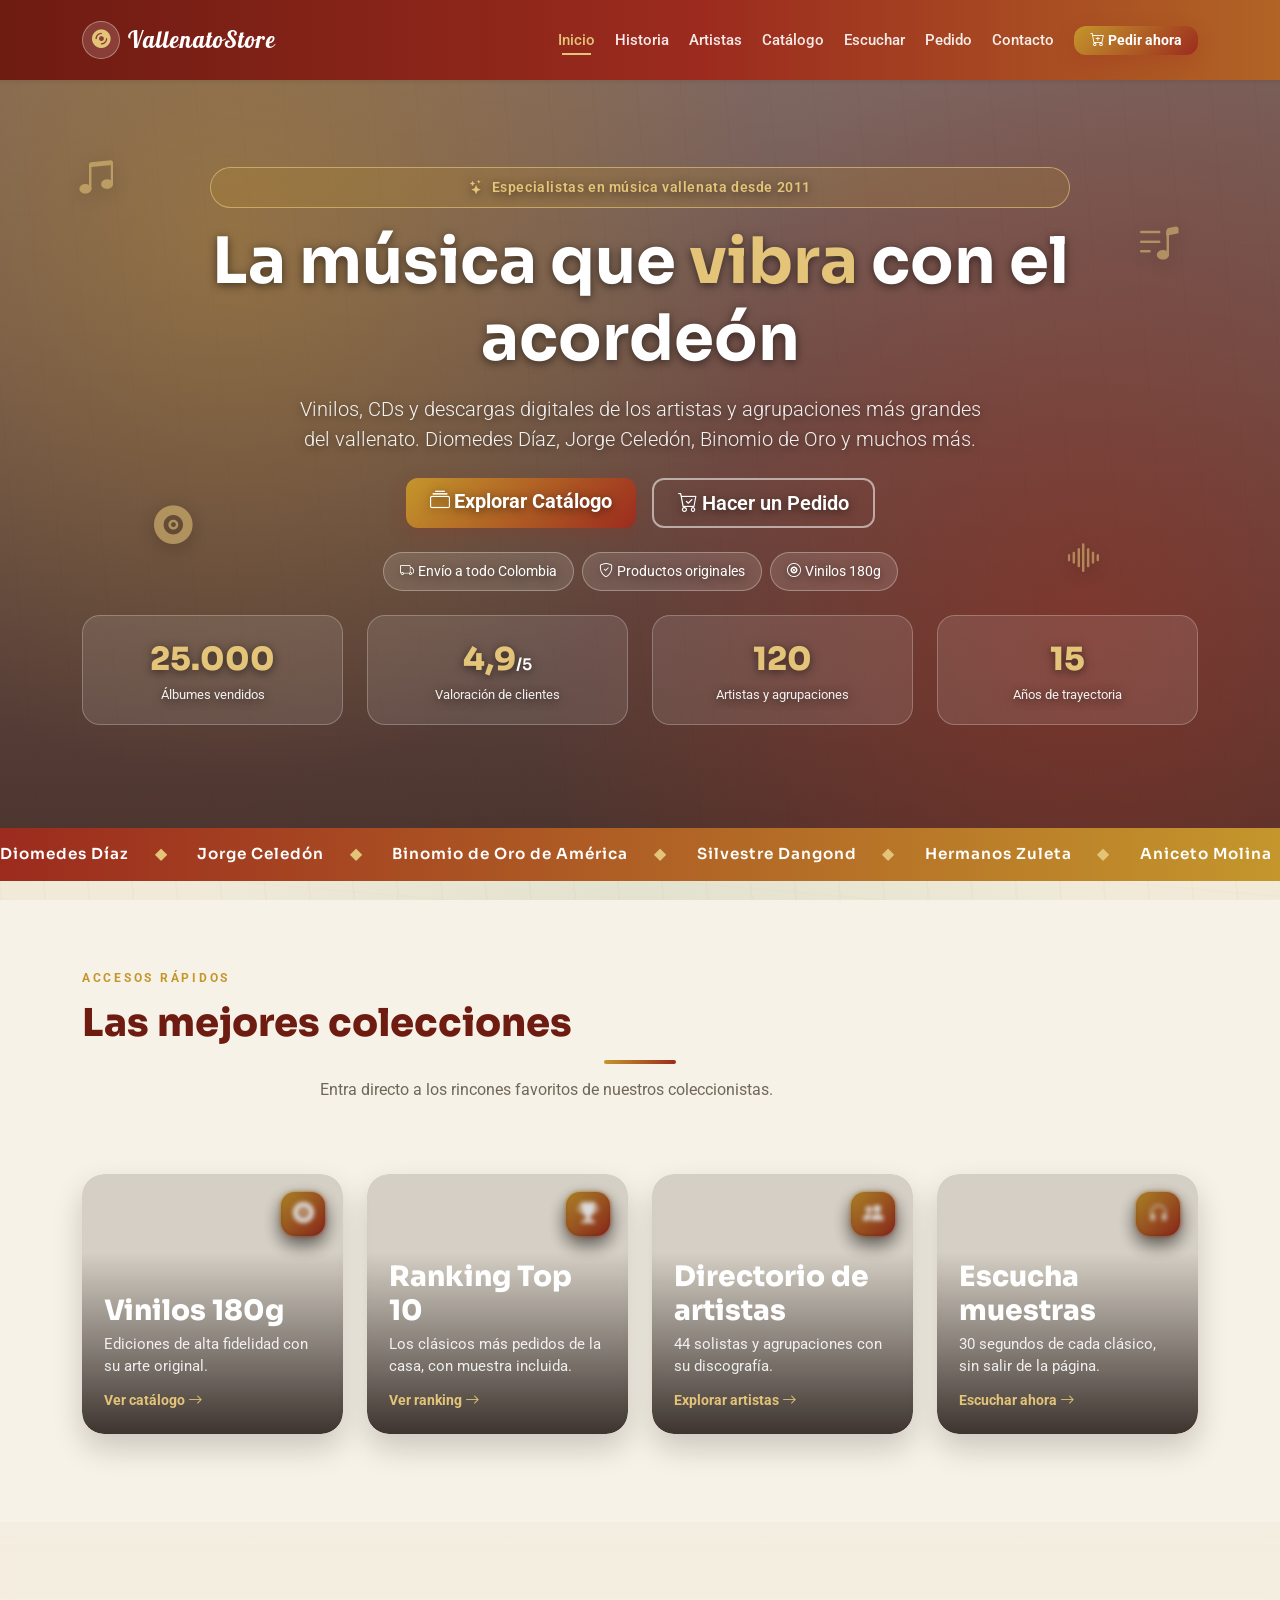
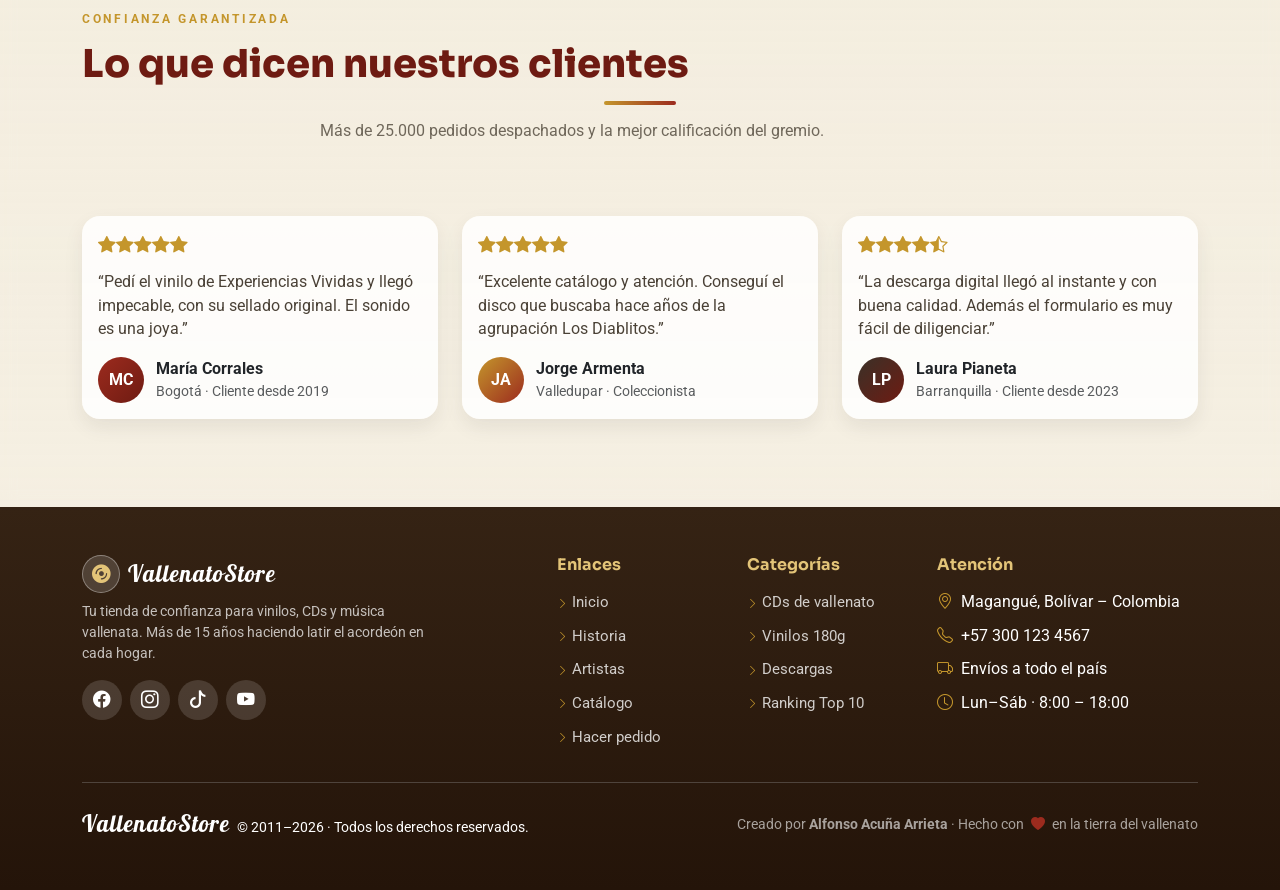
==== commit 019de258: "Sitio multi-pagina VallenatoStore: inicio, historia, artistas, catalogo, escuchar, pedido (checkout " ====
--- a/index.html
+++ b/index.html
@@ -1,9 +1,10 @@
 <!DOCTYPE html>
-<html lang="es" data-bs-spy="scroll" data-bs-target="#menuPrincipal" data-bs-root-margin="0px 0px -35%" data-bs-smooth-scroll="true">
+<html lang="es">
 <head>
     <meta charset="UTF-8">
     <meta name="viewport" content="width=device-width, initial-scale=1.0">
-    <meta name="description" content="VallenatoStore: tienda virtual de álbumes, vinilos y CDs de música vallenata. Escucha en YouTube, Spotify y Apple Music.">
+    <meta name="description" content="VallenatoStore: tienda virtual de álbumes, vinilos y CDs de música vallenata. Explora el catálogo, escucha muestras y haz tu pedido.">
+    <meta name="author" content="Alfonso Acuña Arrieta">
     <title>VallenatoStore | Álbumes, Vinilos y CDs de Vallenato</title>
 
     <!-- Bootstrap 5.3 CSS -->
@@ -23,9 +24,9 @@
 
     <!-- ================= ENCABEZADO / NAVBAR ================= -->
     <header class="header-vallenato fixed-top shadow-sm">
-        <nav id="menuPrincipal" class="navbar navbar-expand-lg navbar-dark py-3">
+        <nav class="navbar navbar-expand-lg navbar-dark py-3">
             <div class="container">
-                <a class="navbar-brand d-flex align-items-center" href="#inicio">
+                <a class="navbar-brand d-flex align-items-center" href="index.html">
                     <span class="brand-marca d-inline-flex align-items-center justify-content-center me-2"><i class="bi bi-disc-fill rotar"></i></span>
                     <span class="brand-logo">VallenatoStore</span>
                 </a>
@@ -35,16 +36,15 @@
                 </button>
                 <div class="collapse navbar-collapse" id="menuContenido">
                     <ul class="navbar-nav ms-auto mb-2 mb-lg-0 align-items-lg-center gap-lg-1">
-                        <li class="nav-item"><a class="nav-link" href="#inicio">Inicio</a></li>
-                        <li class="nav-item"><a class="nav-link" href="#historia">Historia</a></li>
-                        <li class="nav-item"><a class="nav-link" href="#artistas">Artistas</a></li>
-                        <li class="nav-item"><a class="nav-link" href="#catalogo">Catálogo</a></li>
-                        <li class="nav-item"><a class="nav-link" href="#directorio">Artistas</a></li>
-                        <li class="nav-item"><a class="nav-link" href="#escuchar">Escuchar</a></li>
-                        <li class="nav-item"><a class="nav-link" href="#pedido">Pedido</a></li>
-                        <li class="nav-item"><a class="nav-link" href="#contacto">Contacto</a></li>
+                        <li class="nav-item"><a class="nav-link active" aria-current="page" href="index.html">Inicio</a></li>
+                        <li class="nav-item"><a class="nav-link" href="historia.html">Historia</a></li>
+                        <li class="nav-item"><a class="nav-link" href="artistas.html">Artistas</a></li>
+                        <li class="nav-item"><a class="nav-link" href="catalogo.html">Catálogo</a></li>
+                        <li class="nav-item"><a class="nav-link" href="escuchar.html">Escuchar</a></li>
+                        <li class="nav-item"><a class="nav-link" href="pedido.html">Pedido</a></li>
+                        <li class="nav-item"><a class="nav-link" href="contacto.html">Contacto</a></li>
                         <li class="nav-item ms-lg-2 mt-2 mt-lg-0">
-                            <a class="btn btn-dorado btn-sm px-3" href="#pedido"><i class="bi bi-cart-plus me-1"></i>Pedir ahora</a>
+                            <a class="btn btn-dorado btn-sm px-3" href="pedido.html"><i class="bi bi-cart-plus me-1"></i>Pedir ahora</a>
                         </li>
                     </ul>
                 </div>
@@ -64,8 +64,8 @@
                 <h1 class="display-3 fw-bold mb-3 animar-inicio" data-espera="1">La música que <span class="texto-dorado">vibra</span> con el acordeón</h1>
                 <p class="lead mx-auto hero-sub mb-4 animar-inicio" data-espera="2">Vinilos, CDs y descargas digitales de los artistas y agrupaciones más grandes del vallenato. Diomedes Díaz, Jorge Celedón, Binomio de Oro y muchos más.</p>
                 <div class="d-flex flex-wrap justify-content-center gap-3 mb-4 animar-inicio" data-espera="3">
-                    <a href="#catalogo" class="btn btn-dorado btn-lg px-4"><i class="bi bi-collection me-1"></i>Ver catálogo</a>
-                    <a href="#escuchar" class="btn btn-borde btn-lg px-4"><i class="bi bi-play-circle me-1"></i>Escuchar muestra</a>
+                    <a href="catalogo.html" class="btn btn-dorado btn-lg px-4"><i class="bi bi-collection me-1"></i>Explorar Catálogo</a>
+                    <a href="pedido.html" class="btn btn-borde btn-lg px-4"><i class="bi bi-cart-check me-1"></i>Hacer un Pedido</a>
                 </div>
                 <div class="d-flex flex-wrap justify-content-center gap-2 mb-4 animar-inicio" data-espera="4">
                     <span class="hero-chip"><i class="bi bi-truck me-1"></i>Envío a todo Colombia</span>
@@ -105,967 +105,58 @@
         </div>
     </div>
 
-    <!-- ================= HISTORIA ================= -->
-    <section id="historia" class="seccion">
+    <!-- ================= COLECCIONES DESTACADAS ================= -->
+    <section id="destacados" class="seccion">
         <div class="container">
             <header class="seccion-cabecera" data-aos="fade-up">
-                <p class="seccion-eyebrow">Nuestra pasión</p>
-                <h2 class="titulo-seccion">¿Qué es el vallenato?</h2>
-                <p class="seccion-sub mx-auto">Un género nacido en la costa Caribe colombiana, patrimonio inmaterial de la humanidad desde 2015.</p>
-            </header>
-            <div class="row align-items-center gy-4 mt-2">
-                <div class="col-12 col-lg-6" data-aos="fade-right">
-                    <div class="ratio ratio-4x3 rounded-4 overflow-hidden shadow historia-img">
-                        <img class="img-fluid w-100 h-100 object-fit-cover"
-                            src="https://images.unsplash.com/photo-1524368535928-5b5e00ddc76b?auto=format&fit=crop&w=900&q=80"
-                            alt="Concierto de música vallenata con luces y público">
-                    </div>
-                </div>
-                <div class="col-12 col-lg-6" data-aos="fade-left">
-                    <h3 class="mb-3">Ritmo, memoria y sentimiento</h3>
-                    <p>El vallenato se interpreta tradicionalmente con acordeón, caja y guacharaca, aunque su sonido ha evolucionado con la guitarra, el bajo y la batería. Sus cuatro aires cuentan historias de amor, despecho, paisajes y cotidianidad.</p>
-                    <p>En <strong>VallenatoStore</strong> celebramos ese legado: trabajamos con casas disqueras colombianas para conseguir ediciones originales de los clásicos que marcaron generaciones.</p>
-                    <div class="d-flex flex-wrap gap-2 mt-3">
-                        <div class="aire-chip"><span class="aire-ico"><i class="bi bi-music-note"></i></span><strong>Paseo</strong></div>
-                        <div class="aire-chip"><span class="aire-ico"><i class="bi bi-bullseye"></i></span><strong>Merengue</strong></div>
-                        <div class="aire-chip"><span class="aire-ico"><i class="bi bi-soundwave"></i></span><strong>Son</strong></div>
-                        <div class="aire-chip"><span class="aire-ico"><i class="bi bi-lightning"></i></span><strong>Puya</strong></div>
-                    </div>
-                </div>
-            </div>
-        </div>
-    </section>
-
-    <!-- ================= ARTISTAS ================= -->
-    <section id="artistas" class="seccion seccion-alt">
-        <div class="container">
-            <header class="seccion-cabecera" data-aos="fade-up">
-                <p class="seccion-eyebrow">Iconos del género</p>
-                <h2 class="titulo-seccion">Artistas destacados</h2>
-                <p class="seccion-sub mx-auto">Figuras que hicieron del vallenato un género universal. Búscalos en el catálogo, explora el directorio de 44 artistas o escúchalos en tus plataformas.</p>
+                <p class="seccion-eyebrow">Accesos rápidos</p>
+                <h2 class="titulo-seccion">Las mejores colecciones</h2>
+                <p class="seccion-sub mx-auto">Entra directo a los rincones favoritos de nuestros coleccionistas.</p>
             </header>
             <div class="row g-4 mt-1">
-                <div class="col-6 col-md-4 col-lg-2-4" data-aos="zoom-in" data-aos-delay="0">
-                    <div class="artista-card text-center">
-                        <img class="artista-foto" src="https://is1-ssl.mzstatic.com/image/thumb/Music118/v4/a4/93/49/a493492d-540c-5afa-c4c4-41842cfc05b9/886446879833.jpg/300x300bb.jpg" alt="Diomedes Díaz - El Cacique de la Junta">
-                        <h3 class="artista-nombre">Diomedes Díaz</h3>
-                        <p class="text-muted small mb-3">El Cacique de la Junta</p>
-                        <div class="artista-redes">
-                            <a href="https://open.spotify.com/search/Diomedes%20D%C3%ADaz" target="_blank" rel="noopener" aria-label="Spotify de Diomedes Díaz" class="spotify"><i class="bi bi-spotify"></i></a>
-                            <a href="https://music.apple.com/us/artist/diomedes-d%C3%ADaz/73026993?uo=2" target="_blank" rel="noopener" aria-label="Apple Music de Diomedes Díaz" class="apple"><i class="bi bi-apple"></i></a>
-                            <a href="https://www.youtube.com/@DiomedesDiazOficial" target="_blank" rel="noopener" aria-label="YouTube de Diomedes Díaz" class="youtube"><i class="bi bi-youtube"></i></a>
-                        </div>
-                    </div>
-                </div>
-                <div class="col-6 col-md-4 col-lg-2-4" data-aos="zoom-in" data-aos-delay="80">
-                    <div class="artista-card text-center">
-                        <img class="artista-foto" src="https://is1-ssl.mzstatic.com/image/thumb/Music/v4/71/45/4b/71454b33-c741-881a-7cfa-5478bef59daf/886444178754.jpg/300x300bb.jpg" alt="Jorge Celedón - Jorgito Celedón">
-                        <h3 class="artista-nombre">Jorge Celedón</h3>
-                        <p class="text-muted small mb-3">3 veces Grammy Latino</p>
-                        <div class="artista-redes">
-                            <a href="https://open.spotify.com/search/Jorge%20Celed%C3%B3n" target="_blank" rel="noopener" aria-label="Spotify de Jorge Celedón" class="spotify"><i class="bi bi-spotify"></i></a>
-                            <a href="https://music.apple.com/us/artist/jorge-celed%C3%B3n/159964468?uo=2" target="_blank" rel="noopener" aria-label="Apple Music de Jorge Celedón" class="apple"><i class="bi bi-apple"></i></a>
-                            <a href="https://www.youtube.com/@JorgeCeledonVideo" target="_blank" rel="noopener" aria-label="YouTube de Jorge Celedón" class="youtube"><i class="bi bi-youtube"></i></a>
-                        </div>
-                    </div>
-                </div>
-                <div class="col-6 col-md-4 col-lg-2-4" data-aos="zoom-in" data-aos-delay="160">
-                    <div class="artista-card text-center">
-                        <img class="artista-foto" src="https://is1-ssl.mzstatic.com/image/thumb/Music221/v4/43/1f/fd/431ffd34-9299-3570-23a7-d486b023c81a/829410648561.png/300x300bb.jpg" alt="Binomio de Oro de América">
-                        <h3 class="artista-nombre">Binomio de Oro</h3>
-                        <p class="text-muted small mb-3">La agrupación más taquillera</p>
-                        <div class="artista-redes">
-                            <a href="https://open.spotify.com/search/Binomio%20de%20Oro" target="_blank" rel="noopener" aria-label="Spotify del Binomio de Oro" class="spotify"><i class="bi bi-spotify"></i></a>
-                            <a href="https://music.apple.com/us/artist/binomio-de-oro-de-am%C3%A9rica/199869221?uo=2" target="_blank" rel="noopener" aria-label="Apple Music del Binomio de Oro" class="apple"><i class="bi bi-apple"></i></a>
-                            <a href="https://www.youtube.com/results?search_query=binomio+de+oro" target="_blank" rel="noopener" aria-label="YouTube del Binomio de Oro" class="youtube"><i class="bi bi-youtube"></i></a>
-                        </div>
-                    </div>
-                </div>
-                <div class="col-6 col-md-4 col-lg-2-4" data-aos="zoom-in" data-aos-delay="240">
-                    <div class="artista-card text-center">
-                        <img class="artista-foto" src="https://is1-ssl.mzstatic.com/image/thumb/Music115/v4/ef/d6/7f/efd67f5d-1290-c91b-104a-b842fca52830/886447185650.jpg/300x300bb.jpg" alt="Silvestre Dangond - El Motor de la Parranda">
-                        <h3 class="artista-nombre">Silvestre Dangond</h3>
-                        <p class="text-muted small mb-3">El motor de la parranda</p>
-                        <div class="artista-redes">
-                            <a href="https://open.spotify.com/search/Silvestre%20Dangond" target="_blank" rel="noopener" aria-label="Spotify de Silvestre Dangond" class="spotify"><i class="bi bi-spotify"></i></a>
-                            <a href="https://music.apple.com/us/artist/silvestre-dangond/311205761?uo=2" target="_blank" rel="noopener" aria-label="Apple Music de Silvestre Dangond" class="apple"><i class="bi bi-apple"></i></a>
-                            <a href="https://www.youtube.com/results?search_query=silvestre+dangond" target="_blank" rel="noopener" aria-label="YouTube de Silvestre Dangond" class="youtube"><i class="bi bi-youtube"></i></a>
-                        </div>
-                    </div>
-                </div>
-                <div class="col-6 col-md-4 col-lg-2-4" data-aos="zoom-in" data-aos-delay="320">
-                    <div class="artista-card text-center">
-                        <img class="artista-foto" src="https://is1-ssl.mzstatic.com/image/thumb/Music7/v4/28/08/1c/28081c6d-cb9b-c1b7-d4a2-63aaf484c412/00724383207657.jpg/300x300bb.jpg" alt="Aniceto Molina - El Tigre Sabanero">
-                        <h3 class="artista-nombre">Aniceto Molina</h3>
-                        <p class="text-muted small mb-3">El tigre sabanero</p>
-                        <div class="artista-redes">
-                            <a href="https://open.spotify.com/search/Aniceto%20Molina" target="_blank" rel="noopener" aria-label="Spotify de Aniceto Molina" class="spotify"><i class="bi bi-spotify"></i></a>
-                            <a href="https://music.apple.com/us/artist/aniceto-molina/26116457?uo=2" target="_blank" rel="noopener" aria-label="Apple Music de Aniceto Molina" class="apple"><i class="bi bi-apple"></i></a>
-                            <a href="https://www.youtube.com/results?search_query=aniceto+molina" target="_blank" rel="noopener" aria-label="YouTube de Aniceto Molina" class="youtube"><i class="bi bi-youtube"></i></a>
-                        </div>
-                    </div>
-                </div>
-                <div class="col-6 col-md-4 col-lg-2-4" data-aos="zoom-in" data-aos-delay="400">
-                    <div class="artista-card text-center">
-                        <img class="artista-foto" src="https://is1-ssl.mzstatic.com/image/thumb/Music115/v4/2e/cb/6f/2ecb6f8e-550a-4c52-ab6a-b41986fbac04/mzi.copfhxiq.jpg/300x300bb.jpg" alt="Kaleth Morales - La Hora de la Verdad">
-                        <h3 class="artista-nombre">Kaleth Morales</h3>
-                        <p class="text-muted small mb-3">El rey de la nueva ola</p>
-                        <div class="artista-redes">
-                            <a href="https://open.spotify.com/search/Kaleth%20Morales" target="_blank" rel="noopener" aria-label="Spotify de Kaleth Morales" class="spotify"><i class="bi bi-spotify"></i></a>
-                            <a href="https://music.apple.com/us/search?term=Kaleth%20Morales" target="_blank" rel="noopener" aria-label="Apple Music de Kaleth Morales" class="apple"><i class="bi bi-apple"></i></a>
-                            <a href="https://www.youtube.com/results?search_query=kaleth+morales" target="_blank" rel="noopener" aria-label="YouTube de Kaleth Morales" class="youtube"><i class="bi bi-youtube"></i></a>
-                        </div>
-                    </div>
-                </div>
-                <div class="col-6 col-md-4 col-lg-2-4" data-aos="zoom-in" data-aos-delay="480">
-                    <div class="artista-card text-center">
-                        <img class="artista-foto" src="https://is1-ssl.mzstatic.com/image/thumb/Music20/v4/76/77/0a/76770af8-aa97-54f8-b7f9-e722726e09c8/mzm.edlkydau.jpg/300x300bb.jpg" alt="Martín Elías - Imparables">
-                        <h3 class="artista-nombre">Martín Elías</h3>
-                        <p class="text-muted small mb-3">El terremoto del vallenato</p>
-                        <div class="artista-redes">
-                            <a href="https://open.spotify.com/search/Mart%C3%ADn%20El%C3%ADas" target="_blank" rel="noopener" aria-label="Spotify de Martín Elías" class="spotify"><i class="bi bi-spotify"></i></a>
-                            <a href="https://music.apple.com/us/search?term=Mart%C3%ADn%20El%C3%ADas" target="_blank" rel="noopener" aria-label="Apple Music de Martín Elías" class="apple"><i class="bi bi-apple"></i></a>
-                            <a href="https://www.youtube.com/results?search_query=martin+elias+vallenato" target="_blank" rel="noopener" aria-label="YouTube de Martín Elías" class="youtube"><i class="bi bi-youtube"></i></a>
-                        </div>
-                    </div>
-                </div>
-                <div class="col-6 col-md-4 col-lg-2-4" data-aos="zoom-in" data-aos-delay="560">
-                    <div class="artista-card text-center">
-                        <img class="artista-foto" src="https://is1-ssl.mzstatic.com/image/thumb/Music124/v4/a5/33/fc/a533fcef-4fe5-f108-41d6-075ed0ab5320/886444497398.jpg/300x300bb.jpg" alt="Felipe Peláez - A Mi Manera">
-                        <h3 class="artista-nombre">Felipe Peláez</h3>
-                        <p class="text-muted small mb-3">El vallenato pop de moda</p>
-                        <div class="artista-redes">
-                            <a href="https://open.spotify.com/search/Felipe%20Pel%C3%A1ez" target="_blank" rel="noopener" aria-label="Spotify de Felipe Peláez" class="spotify"><i class="bi bi-spotify"></i></a>
-                            <a href="https://music.apple.com/us/search?term=Felipe%20Pel%C3%A1ez" target="_blank" rel="noopener" aria-label="Apple Music de Felipe Peláez" class="apple"><i class="bi bi-apple"></i></a>
-                            <a href="https://www.youtube.com/results?search_query=felipe+pelaez" target="_blank" rel="noopener" aria-label="YouTube de Felipe Peláez" class="youtube"><i class="bi bi-youtube"></i></a>
-                        </div>
-                    </div>
-                </div>
-                <div class="col-6 col-md-4 col-lg-2-4" data-aos="zoom-in" data-aos-delay="640">
-                    <div class="artista-card text-center">
-                        <img class="artista-foto" src="https://is1-ssl.mzstatic.com/image/thumb/Music124/v4/dc/6f/11/dc6f1158-2195-ce5a-3936-a94375ff350e/mzi.retdgwwj.jpg/300x300bb.jpg" alt="Jean Carlos Centeno">
-                        <h3 class="artista-nombre">Jean Carlos Centeno</h3>
-                        <p class="text-muted small mb-3">La voz del Binomio</p>
-                        <div class="artista-redes">
-                            <a href="https://open.spotify.com/search/Jean%20Carlos%20Centeno" target="_blank" rel="noopener" aria-label="Spotify de Jean Carlos Centeno" class="spotify"><i class="bi bi-spotify"></i></a>
-                            <a href="https://music.apple.com/us/search?term=Jean%20Carlos%20Centeno" target="_blank" rel="noopener" aria-label="Apple Music de Jean Carlos Centeno" class="apple"><i class="bi bi-apple"></i></a>
-                            <a href="https://www.youtube.com/results?search_query=jean+carlos+centeno" target="_blank" rel="noopener" aria-label="YouTube de Jean Carlos Centeno" class="youtube"><i class="bi bi-youtube"></i></a>
-                        </div>
-                    </div>
-                </div>
-                <div class="col-6 col-md-4 col-lg-2-4" data-aos="zoom-in" data-aos-delay="720">
-                    <div class="artista-card text-center">
-                        <img class="artista-foto" src="https://is1-ssl.mzstatic.com/image/thumb/Music221/v4/c6/d1/fa/c6d1fa4f-5751-e241-1a84-ef5488514547/198846408705.jpg/300x300bb.jpg" alt="Nelson Velásquez">
-                        <h3 class="artista-nombre">Nelson Velásquez</h3>
-                        <p class="text-muted small mb-3">Voz de Los Inquietos</p>
-                        <div class="artista-redes">
-                            <a href="https://open.spotify.com/search/Nelson%20Vel%C3%A1squez" target="_blank" rel="noopener" aria-label="Spotify de Nelson Velásquez" class="spotify"><i class="bi bi-spotify"></i></a>
-                            <a href="https://music.apple.com/us/search?term=Nelson%20Vel%C3%A1squez" target="_blank" rel="noopener" aria-label="Apple Music de Nelson Velásquez" class="apple"><i class="bi bi-apple"></i></a>
-                            <a href="https://www.youtube.com/results?search_query=nelson+velasquez" target="_blank" rel="noopener" aria-label="YouTube de Nelson Velásquez" class="youtube"><i class="bi bi-youtube"></i></a>
-                        </div>
-                    </div>
-                </div>
-                <div class="col-6 col-md-4 col-lg-2-4" data-aos="zoom-in" data-aos-delay="800">
-                    <div class="artista-card text-center">
-                        <img class="artista-foto" src="https://is1-ssl.mzstatic.com/image/thumb/Music116/v4/9f/89/62/9f896289-e853-5661-608e-ccfc2a4710f6/829410871969.png/300x300bb.jpg" alt="Los Diablitos - 10 Años de Historia">
-                        <h3 class="artista-nombre">Los Diablitos</h3>
-                        <p class="text-muted small mb-3">La gente de Omar Geles</p>
-                        <div class="artista-redes">
-                            <a href="https://open.spotify.com/search/Los%20Diablitos" target="_blank" rel="noopener" aria-label="Spotify de Los Diablitos" class="spotify"><i class="bi bi-spotify"></i></a>
-                            <a href="https://music.apple.com/us/search?term=Los%20Diablitos" target="_blank" rel="noopener" aria-label="Apple Music de Los Diablitos" class="apple"><i class="bi bi-apple"></i></a>
-                            <a href="https://www.youtube.com/results?search_query=los+diablitos+vallenato" target="_blank" rel="noopener" aria-label="YouTube de Los Diablitos" class="youtube"><i class="bi bi-youtube"></i></a>
-                        </div>
-                    </div>
-                </div>
-            </div>
-        </div>
-    </section>
-
-    <!-- ================= CATÁLOGO ================= -->
-    <section id="catalogo" class="seccion">
-        <div class="container">
-            <header class="seccion-cabecera" data-aos="fade-up">
-                <p class="seccion-eyebrow">Colección 2026</p>
-                <h2 class="titulo-seccion">Catálogo destacado</h2>
-                <p class="seccion-sub mx-auto">Ediciones originales y en excelente estado. Filtra por formato y pídelo en el formulario.</p>
-            </header>
-
-            <div class="text-center mb-4" data-aos="fade-up" data-aos-delay="100">
-                <div class="filtros btn-group" role="group" aria-label="Filtrar catálogo">
-                    <button type="button" class="filtro-btn active" data-filtrar="todos">Todos</button>
-                    <button type="button" class="filtro-btn" data-filtrar="cd">CD</button>
-                    <button type="button" class="filtro-btn" data-filtrar="vinilo">Vinilo</button>
-                </div>
-            </div>
-
-            <div class="row g-4" id="grillaCatalogo">
-                <div class="col-12 col-sm-6 col-lg-3 producto-item" data-format="cd" data-aos="fade-up">
-                    <div class="card producto h-100">
-                        <div class="producto-imagen">
-                            <img class="producto-cover" src="https://is1-ssl.mzstatic.com/image/thumb/Music221/v4/43/1f/fd/431ffd34-9299-3570-23a7-d486b023c81a/829410648561.png/600x600bb.jpg" alt="Portada del álbum 30 Mejores - Binomio de Oro de América">
-                            <span class="producto-format cd">CD</span>
-                        </div>
-                        <div class="card-body d-flex flex-column">
-                            <h5 class="card-title">30 Mejores</h5>
-                            <p class="card-artista">Binomio de Oro de América</p>
-                            <p class="card-text flex-grow-1">30 éxitos que marcaron la historia del Binomio, con Jean Carlos Centeno y Jorgito Celedón.</p>
-                            <p class="precio">$55.000</p>
-                        </div>
-                    </div>
-                </div>
-                <div class="col-12 col-sm-6 col-lg-3 producto-item" data-format="cd" data-aos="fade-up" data-aos-delay="50">
-                    <div class="card producto h-100">
-                        <div class="producto-imagen">
-                            <img class="producto-cover" src="https://is1-ssl.mzstatic.com/image/thumb/Music118/v4/a4/93/49/a493492d-540c-5afa-c4c4-41842cfc05b9/886446879833.jpg/600x600bb.jpg" alt="Portada del álbum 30 Grandes Éxitos - Diomedes Díaz">
-                            <span class="producto-format cd">CD</span>
-                        </div>
-                        <div class="card-body d-flex flex-column">
-                            <h5 class="card-title">30 Grandes Éxitos</h5>
-                            <p class="card-artista">Diomedes Díaz</p>
-                            <p class="card-text flex-grow-1">El cacique en sus mejores interpretaciones junto a Colacho, Juancho Rois e Iván Zuleta.</p>
-                            <p class="precio">$48.000</p>
-                        </div>
-                    </div>
-                </div>
-                <div class="col-12 col-sm-6 col-lg-3 producto-item" data-format="vinilo" data-aos="fade-up" data-aos-delay="100">
-                    <div class="card producto h-100">
-                        <div class="producto-imagen">
-                            <img class="producto-cover" src="https://is1-ssl.mzstatic.com/image/thumb/Music/cf/2d/96/mzi.sxlvpruv.jpg/600x600bb.jpg" alt="Portada del álbum Experiencias Vividas - Diomedes Díaz">
-                            <span class="producto-format vinilo">Vinilo 180g</span>
-                        </div>
-                        <div class="card-body d-flex flex-column">
-                            <h5 class="card-title">Experiencias Vividas</h5>
-                            <p class="card-artista">Diomedes Díaz</p>
-                            <p class="card-text flex-grow-1">Un paseo inolvidable producido por Juancho Rois. Toca de principio a fin sin saltarte una.</p>
-                            <p class="precio">$92.000</p>
-                        </div>
-                    </div>
-                </div>
-                <div class="col-12 col-sm-6 col-lg-3 producto-item" data-format="cd" data-aos="fade-up" data-aos-delay="150">
-                    <div class="card producto h-100">
-                        <div class="producto-imagen">
-                            <img class="producto-cover" src="https://is1-ssl.mzstatic.com/image/thumb/Music124/v4/86/7f/d3/867fd3f0-5709-afd4-f165-861a331b567f/mzi.ptidugdm.jpg/600x600bb.jpg" alt="Portada del álbum Un Canto Celestial - Diomedes Díaz e Iván Zuleta">
-                            <span class="producto-format cd">CD</span>
-                        </div>
-                        <div class="card-body d-flex flex-column">
-                            <h5 class="card-title">Un Canto Celestial</h5>
-                            <p class="card-artista">Diomedes Díaz & Iván Zuleta</p>
-                            <p class="card-text flex-grow-1">La última gran obra de Diomedes en los 90, con temas que se volvieron himnos.</p>
-                            <p class="precio">$46.000</p>
-                        </div>
-                    </div>
-                </div>
-                <div class="col-12 col-sm-6 col-lg-3 producto-item" data-format="vinilo" data-aos="fade-up">
-                    <div class="card producto h-100">
-                        <div class="producto-imagen">
-                            <img class="producto-cover" src="https://is1-ssl.mzstatic.com/image/thumb/Music/5d/cd/4e/mzi.heifqyox.jpg/600x600bb.jpg" alt="Portada del álbum Título de Amor - Diomedes Díaz y Juancho Rois">
-                            <span class="producto-format vinilo">Vinilo 180g</span>
-                        </div>
-                        <div class="card-body d-flex flex-column">
-                            <h5 class="card-title">Título de Amor</h5>
-                            <p class="card-artista">Diomedes Díaz & Juancho Rois</p>
-                            <p class="card-text flex-grow-1">Incluye «La Plata» y otras joyas del repertorio del cacique.</p>
-                            <p class="precio">$95.000</p>
-                        </div>
-                    </div>
-                </div>
-                <div class="col-12 col-sm-6 col-lg-3 producto-item" data-format="cd" data-aos="fade-up" data-aos-delay="50">
-                    <div class="card producto h-100">
-                        <div class="producto-imagen">
-                            <img class="producto-cover" src="https://is1-ssl.mzstatic.com/image/thumb/Music/v4/71/45/4b/71454b33-c741-881a-7cfa-5478bef59daf/886444178754.jpg/600x600bb.jpg" alt="Portada del álbum Celedón Sin Fronteras - Jorge Celedón">
-                            <span class="producto-format cd">CD</span>
-                        </div>
-                        <div class="card-body d-flex flex-column">
-                            <h5 class="card-title">Celedón Sin Fronteras</h5>
-                            <p class="card-artista">Jorge Celedón</p>
-                            <p class="card-text flex-grow-1">Ganador del Grammy Latino. El vallenato romántico en su máximo esplendor.</p>
-                            <p class="precio">$50.000</p>
-                        </div>
-                    </div>
-                </div>
-                <div class="col-12 col-sm-6 col-lg-3 producto-item" data-format="cd" data-aos="fade-up" data-aos-delay="100">
-                    <div class="card producto h-100">
-                        <div class="producto-imagen">
-                            <img class="producto-cover" src="https://is1-ssl.mzstatic.com/image/thumb/Music/61/8a/93/mzi.lxwtgmyr.jpg/600x600bb.jpg" alt="Portada del álbum Llévame en Tus Sueños - Jorge Celedón y Jimmy Zambrano">
-                            <span class="producto-format cd">CD</span>
-                        </div>
-                        <div class="card-body d-flex flex-column">
-                            <h5 class="card-title">Llévame en Tus Sueños</h5>
-                            <p class="card-artista">Jorge Celedón & Jimmy Zambrano</p>
-                            <p class="card-text flex-grow-1">El oriundo de Villanueva con el acordeón de Jimmy Zambrano. Puro sentimiento.</p>
-                            <p class="precio">$47.000</p>
-                        </div>
-                    </div>
-                </div>
-                <div class="col-12 col-sm-6 col-lg-3 producto-item" data-format="vinilo" data-aos="fade-up" data-aos-delay="150">
-                    <div class="card producto h-100">
-                        <div class="producto-imagen">
-                            <img class="producto-cover" src="https://is1-ssl.mzstatic.com/image/thumb/Music/08/4c/2f/mzi.viewyqhe.jpg/600x600bb.jpg" alt="Portada del álbum Los 30 Vallenatos de la Historia">
-                            <span class="producto-format vinilo">Vinilo 180g</span>
-                        </div>
-                        <div class="card-body d-flex flex-column">
-                            <h5 class="card-title">Los 30 Vallenatos de la Historia</h5>
-                            <p class="card-artista">Varios artistas</p>
-                            <p class="card-text flex-grow-1">Una antología imprescindible para coleccionistas, compilada por Sony Music.</p>
-                            <p class="precio">$110.000</p>
-                        </div>
-                    </div>
-                </div>
-                <div class="col-12 col-sm-6 col-lg-3 producto-item" data-format="cd" data-aos="fade-up">
-                    <div class="card producto h-100">
-                        <div class="producto-imagen">
-                            <img class="producto-cover" src="https://is1-ssl.mzstatic.com/image/thumb/Music115/v4/2e/cb/6f/2ecb6f8e-550a-4c52-ab6a-b41986fbac04/mzi.copfhxiq.jpg/600x600bb.jpg" alt="Portada del álbum La Hora de la Verdad - Kaleth Morales">
-                            <span class="producto-format cd">CD</span>
-                        </div>
-                        <div class="card-body d-flex flex-column">
-                            <h5 class="card-title">La Hora de la Verdad</h5>
-                            <p class="card-artista">Kaleth Morales</p>
-                            <p class="card-text flex-grow-1">El disco que estrenó la nueva ola, con «Vivo en el Limbo» y más éxitos.</p>
-                            <p class="precio">$45.000</p>
-                        </div>
-                    </div>
-                </div>
-                <div class="col-12 col-sm-6 col-lg-3 producto-item" data-format="cd" data-aos="fade-up" data-aos-delay="50">
-                    <div class="card producto h-100">
-                        <div class="producto-imagen">
-                            <img class="producto-cover" src="https://is1-ssl.mzstatic.com/image/thumb/Music20/v4/76/77/0a/76770af8-aa97-54f8-b7f9-e722726e09c8/mzm.edlkydau.jpg/600x600bb.jpg" alt="Portada del álbum Imparables - El Gran Martín Elías">
-                            <span class="producto-format cd">CD</span>
-                        </div>
-                        <div class="card-body d-flex flex-column">
-                            <h5 class="card-title">Imparables</h5>
-                            <p class="card-artista">El Gran Martín Elías</p>
-                            <p class="card-text flex-grow-1">El terremoto en su máximo esplendor, a dúo con la nueva generación.</p>
-                            <p class="precio">$48.000</p>
-                        </div>
-                    </div>
-                </div>
-                <div class="col-12 col-sm-6 col-lg-3 producto-item" data-format="cd" data-aos="fade-up" data-aos-delay="100">
-                    <div class="card producto h-100">
-                        <div class="producto-imagen">
-                            <img class="producto-cover" src="https://is1-ssl.mzstatic.com/image/thumb/Music124/v4/bb/00/07/bb000722-54e2-0d3e-9aae-eae18a94c351/mzi.diglwggs.jpg/600x600bb.jpg" alt="Portada del álbum A Mi Manera - Zabaleta y Felipe Peláez">
-                            <span class="producto-format cd">CD</span>
-                        </div>
-                        <div class="card-body d-flex flex-column">
-                            <h5 class="card-title">A Mi Manera</h5>
-                            <p class="card-artista">Zabaleta & Felipe Peláez</p>
-                            <p class="card-text flex-grow-1">El encuentro del acordeón de Zabaleta con la voz romántica de Peláez.</p>
-                            <p class="precio">$44.000</p>
-                        </div>
-                    </div>
-                </div>
-                <div class="col-12 col-sm-6 col-lg-3 producto-item" data-format="cd" data-aos="fade-up" data-aos-delay="150">
-                    <div class="card producto h-100">
-                        <div class="producto-imagen">
-                            <img class="producto-cover" src="https://is1-ssl.mzstatic.com/image/thumb/Music116/v4/9f/89/62/9f896289-e853-5661-608e-ccfc2a4710f6/829410871969.png/600x600bb.jpg" alt="Portada del álbum 10 Años de Historia - Los Diablitos">
-                            <span class="producto-format cd">CD</span>
-                        </div>
-                        <div class="card-body d-flex flex-column">
-                            <h5 class="card-title">10 Años de Historia</h5>
-                            <p class="card-artista">Los Diablitos</p>
-                            <p class="card-text flex-grow-1">Lo mejor de la agrupación de Omar Geles en su primera década.</p>
-                            <p class="precio">$43.000</p>
-                        </div>
-                    </div>
-                </div>
-                <div class="col-12 col-sm-6 col-lg-3 producto-item" data-format="vinilo" data-aos="fade-up">
-                    <div class="card producto h-100">
-                        <div class="producto-imagen">
-                            <img class="producto-cover" src="https://is1-ssl.mzstatic.com/image/thumb/Music114/v4/f3/02/02/f30202c3-d21a-a57c-8f2e-bdd49480ff04/886445865219.jpg/600x600bb.jpg" alt="Portada del álbum Poncho Zuleta 45 Años">
-                            <span class="producto-format vinilo">Vinilo 180g</span>
-                        </div>
-                        <div class="card-body d-flex flex-column">
-                            <h5 class="card-title">Poncho Zuleta 45 Años</h5>
-                            <p class="card-artista">Poncho Zuleta</p>
-                            <p class="card-text flex-grow-1">El pollo vallenato celebra su legado con los clásicos de siempre.</p>
-                            <p class="precio">$96.000</p>
-                        </div>
-                    </div>
-                </div>
-                <div class="col-12 col-sm-6 col-lg-3 producto-item" data-format="vinilo" data-aos="fade-up" data-aos-delay="50">
-                    <div class="card producto h-100">
-                        <div class="producto-imagen">
-                            <img class="producto-cover" src="https://is1-ssl.mzstatic.com/image/thumb/Music6/v4/c8/43/f6/c843f6e5-d5bc-3b9e-e94d-48127d6219a6/886444230599.jpg/600x600bb.jpg" alt="Portada del álbum La 9a Batalla - Silvestre Dangond">
-                            <span class="producto-format vinilo">Vinilo 180g</span>
-                        </div>
-                        <div class="card-body d-flex flex-column">
-                            <h5 class="card-title">La 9ª Batalla (En Vivo)</h5>
-                            <p class="card-artista">Silvestre Dangond</p>
-                            <p class="card-text flex-grow-1">La despedida de Silvestre junto a Rolando Ochoa, grabada en Bucaramanga.</p>
-                            <p class="precio">$99.000</p>
-                        </div>
-                    </div>
-                </div>
-                <div class="col-12 col-sm-6 col-lg-3 producto-item" data-format="vinilo" data-aos="fade-up" data-aos-delay="100">
-                    <div class="card producto h-100">
-                        <div class="producto-imagen">
-                            <img class="producto-cover" src="https://is1-ssl.mzstatic.com/image/thumb/Music125/v4/90/bb/d5/90bbd5fe-3622-1aa5-58d4-f178acaea5e5/888880013514.jpg/600x600bb.jpg" alt="Portada del álbum Colección Top 50 - Jorge Oñate">
-                            <span class="producto-format vinilo">Vinilo 180g</span>
-                        </div>
-                        <div class="card-body d-flex flex-column">
-                            <h5 class="card-title">Colección Top 50</h5>
-                            <p class="card-artista">Jorge Oñate</p>
-                            <p class="card-text flex-grow-1">El ruiseñor del Cesar en 50 clásicos que lo convirtieron en leyenda.</p>
-                            <p class="precio">$94.000</p>
-                        </div>
-                    </div>
-                </div>
-            </div>
-        </div>
-</section>
-
-        <!-- ================= DIRECTORIO DE ARTISTAS ================= -->
-        <section id="directorio" class="seccion seccion-alt">
-            <div class="container">
-                <header class="seccion-cabecera" data-aos="fade-up">
-                    <p class="seccion-eyebrow">Directorio completo</p>
-                    <h2 class="titulo-seccion">Todos los artistas y agrupaciones</h2>
-                    <p class="seccion-sub mx-auto">44 referentes del vallenato con su discografía destacada y enlaces para escucharlos en YouTube, Spotify y Apple Music.</p>
-                </header>
-
-                <div class="row justify-content-center g-3 mb-4" data-aos="fade-up" data-aos-delay="80">
-                    <div class="col-12 col-lg-5">
-                        <div class="input-group buscador-artista">
-                            <span class="input-group-text"><i class="bi bi-search"></i></span>
-                            <label for="buscarArtista" class="visually-hidden">Buscar artista</label>
-                            <input type="search" id="buscarArtista" class="form-control" placeholder="Busca por artista o agrupación…" autocomplete="off">
-                        </div>
-                    </div>
-                    <div class="col-12 col-lg-7">
-                        <div class="filtros btn-group d-flex flex-wrap justify-content-center justify-content-lg-end" role="group" aria-label="Filtrar directorio">
-                            <button type="button" class="filtro-btn active" data-filtrar-tipo="todos">Todos</button>
-                            <button type="button" class="filtro-btn" data-filtrar-tipo="solista">Solistas</button>
-                            <button type="button" class="filtro-btn" data-filtrar-tipo="agrupacion">Agrupaciones</button>
-                        </div>
-                    </div>
-                </div>
-
-                <p class="text-center text-muted mb-4" aria-live="polite">
-                    Mostrando <strong class="texto-resaltado" id="contadorArtistas">44</strong> artistas y agrupaciones
-                </p>
-
-                <div class="row g-4" id="grillaDirectorio"></div>
-            </div>
-        </section>
-
-        <!-- ================= ESCUCHAR EN PLATAFORMAS ================= -->
-    <section id="escuchar" class="seccion seccion-alt">
-        <div class="container">
-            <header class="seccion-cabecera" data-aos="fade-up">
-                <p class="seccion-eyebrow">Prueba antes de comprar</p>
-                <h2 class="titulo-seccion">Escucha la muestra aquí mismo</h2>
-                <p class="seccion-sub mx-auto">Catorce canciones de toda la historia del vallenato: clásicos, nueva ola y duplas actuales. Dale play y disfruta 30 segundos de cada canción <strong>sin salir de la página</strong>. Los enlaces a YouTube, Spotify y Apple Music siguen disponibles por si quieres escuchar el álbum completo.</p>
-            </header>
-            <div class="row g-4 justify-content-center mt-1">
-                <div class="col-12 col-md-6 col-lg-4" data-aos="fade-up" data-aos-delay="0">
-                    <div class="card escucha-card h-100">
-                        <a href="https://www.youtube.com/watch?v=qbQEj8fsaKU" target="_blank" rel="noopener" class="escucha-thumb" aria-label="Ver Oye Bonita en YouTube">
-                            <img src="https://img.youtube.com/vi/qbQEj8fsaKU/mqdefault.jpg" alt="Miniatura del video Oye Bonita en YouTube">
-                            <span class="play-btn"><i class="bi bi-play-fill"></i></span>
-                            <span class="dur">4:40</span>
-                        </a>
-                        <div class="card-body">
-                            <h5 class="card-title">Oye Bonita</h5>
-                            <p class="card-artista">Diomedes Díaz</p>
-                            <div class="escucha-links">
-                                <a class="pl-detail" href="https://www.youtube.com/watch?v=qbQEj8fsaKU" target="_blank" rel="noopener"><i class="bi bi-youtube"></i> YouTube</a>
-                                <a class="pl-detail" href="https://open.spotify.com/search/Oye%20Bonita%20Diomedes" target="_blank" rel="noopener"><i class="bi bi-spotify"></i> Spotify</a>
-                                <a class="pl-detail" href="https://music.apple.com/us/album/diomedes-30-grandes-%C3%A9xitos/1315811912?uo=2" target="_blank" rel="noopener"><i class="bi bi-apple"></i> Apple Music</a>
-                            </div>
-                        </div>
-                    </div>
-                </div>
-                <div class="col-12 col-md-6 col-lg-4" data-aos="fade-up" data-aos-delay="80">
-                    <div class="card escucha-card h-100">
-                        <a href="https://www.youtube.com/watch?v=4HW6hDGro1g" target="_blank" rel="noopener" class="escucha-thumb" aria-label="Ver Cuatro Rosas en YouTube">
-                            <img src="https://img.youtube.com/vi/4HW6hDGro1g/mqdefault.jpg" alt="Miniatura del video Cuatro Rosas en YouTube">
-                            <span class="play-btn"><i class="bi bi-play-fill"></i></span>
-                            <span class="dur">4:35</span>
-                        </a>
-                        <div class="card-body">
-                            <h5 class="card-title">Cuatro Rosas</h5>
-                            <p class="card-artista">Jorge Celedón</p>
-                            <div class="escucha-links">
-                                <a class="pl-detail" href="https://www.youtube.com/watch?v=4HW6hDGro1g" target="_blank" rel="noopener"><i class="bi bi-youtube"></i> YouTube</a>
-                                <a class="pl-detail" href="https://open.spotify.com/search/Cuatro%20Rosas%20Celed%C3%B3n" target="_blank" rel="noopener"><i class="bi bi-spotify"></i> Spotify</a>
-                                <a class="pl-detail" href="https://music.apple.com/us/album/de-lo-nuevo-lo-mejor/280940475?uo=2" target="_blank" rel="noopener"><i class="bi bi-apple"></i> Apple Music</a>
-                            </div>
-                        </div>
-                    </div>
-                </div>
-                <div class="col-12 col-md-6 col-lg-4" data-aos="fade-up" data-aos-delay="160">
-                    <div class="card escucha-card h-100">
-                        <a href="https://www.youtube.com/watch?v=dJDGQlYiFvA" target="_blank" rel="noopener" class="escucha-thumb" aria-label="Ver Mi Biografía en YouTube">
-                            <img src="https://img.youtube.com/vi/dJDGQlYiFvA/mqdefault.jpg" alt="Miniatura del video Mi Biografía en YouTube">
-                            <span class="play-btn"><i class="bi bi-play-fill"></i></span>
-                            <span class="dur">4:12</span>
-                        </a>
-                        <div class="card-body">
-                            <h5 class="card-title">Mi Biografía</h5>
-                            <p class="card-artista">Diomedes Díaz</p>
-                            <div class="escucha-links">
-                                <a class="pl-detail" href="https://www.youtube.com/watch?v=dJDGQlYiFvA" target="_blank" rel="noopener"><i class="bi bi-youtube"></i> YouTube</a>
-                                <a class="pl-detail" href="https://open.spotify.com/search/Mi%20Biograf%C3%ADa%20Diomedes" target="_blank" rel="noopener"><i class="bi bi-spotify"></i> Spotify</a>
-                                <a class="pl-detail" href="https://music.apple.com/us/artist/diomedes-d%C3%ADaz/73026993?uo=2" target="_blank" rel="noopener"><i class="bi bi-apple"></i> Apple Music</a>
-                            </div>
-                        </div>
-                    </div>
-                </div>
-                <div class="col-12 col-md-6 col-lg-4" data-aos="fade-up" data-aos-delay="0">
-                    <div class="card escucha-card h-100">
-                        <a href="https://www.youtube.com/watch?v=i2qOS0It1q8" target="_blank" rel="noopener" class="escucha-thumb" aria-label="Ver La Indiferencia en YouTube">
-                            <img src="https://img.youtube.com/vi/i2qOS0It1q8/mqdefault.jpg" alt="Miniatura del video La Indiferencia en YouTube">
-                            <span class="play-btn"><i class="bi bi-play-fill"></i></span>
-                            <span class="dur">4:28</span>
-                        </a>
-                        <div class="card-body">
-                            <h5 class="card-title">La Indiferencia</h5>
-                            <p class="card-artista">Silvestre Dangond</p>
-                            <div class="escucha-links">
-                                <a class="pl-detail" href="https://www.youtube.com/watch?v=i2qOS0It1q8" target="_blank" rel="noopener"><i class="bi bi-youtube"></i> YouTube</a>
-                                <a class="pl-detail" href="https://open.spotify.com/search/La%20Indiferencia%20Silvestre" target="_blank" rel="noopener"><i class="bi bi-spotify"></i> Spotify</a>
-                                <a class="pl-detail" href="https://music.apple.com/us/artist/silvestre-dangond/311205761?uo=2" target="_blank" rel="noopener"><i class="bi bi-apple"></i> Apple Music</a>
-                            </div>
-                        </div>
-                    </div>
-                </div>
-                <div class="col-12 col-md-6 col-lg-4" data-aos="fade-up" data-aos-delay="80">
-                    <div class="card escucha-card h-100">
-                        <a href="https://www.youtube.com/watch?v=FU-7mHUTJKk" target="_blank" rel="noopener" class="escucha-thumb" aria-label="Ver La Suerte Está Echada en YouTube">
-                            <img src="https://img.youtube.com/vi/FU-7mHUTJKk/mqdefault.jpg" alt="Miniatura del video La Suerte Está Echada en YouTube">
-                            <span class="play-btn"><i class="bi bi-play-fill"></i></span>
-                            <span class="dur">4:05</span>
-                        </a>
-                        <div class="card-body">
-                            <h5 class="card-title">La Suerte Está Echada</h5>
-                            <p class="card-artista">Diomedes Díaz</p>
-                            <div class="escucha-links">
-                                <a class="pl-detail" href="https://www.youtube.com/watch?v=FU-7mHUTJKk" target="_blank" rel="noopener"><i class="bi bi-youtube"></i> YouTube</a>
-                                <a class="pl-detail" href="https://open.spotify.com/search/La%20Suerte%20Est%C3%A1%20Echada" target="_blank" rel="noopener"><i class="bi bi-spotify"></i> Spotify</a>
-                                <a class="pl-detail" href="https://music.apple.com/us/artist/diomedes-d%C3%ADaz/73026993?uo=2" target="_blank" rel="noopener"><i class="bi bi-apple"></i> Apple Music</a>
-                            </div>
-                        </div>
-                    </div>
-                </div>
-                <div class="col-12 col-md-6 col-lg-4" data-aos="fade-up" data-aos-delay="160">
-                    <div class="card escucha-card h-100">
-                        <a href="https://www.youtube.com/watch?v=L8_5VqNkseY" target="_blank" rel="noopener" class="escucha-thumb" aria-label="Ver En Buenas Manos en YouTube">
-                            <img src="https://img.youtube.com/vi/L8_5VqNkseY/mqdefault.jpg" alt="Miniatura del video En Buenas Manos en YouTube">
-                            <span class="play-btn"><i class="bi bi-play-fill"></i></span>
-                            <span class="dur">4:18</span>
-                        </a>
-                        <div class="card-body">
-                            <h5 class="card-title">En Buenas Manos</h5>
-                            <p class="card-artista">Diomedes Díaz</p>
-                            <div class="escucha-links">
-                                <a class="pl-detail" href="https://www.youtube.com/watch?v=L8_5VqNkseY" target="_blank" rel="noopener"><i class="bi bi-youtube"></i> YouTube</a>
-                                <a class="pl-detail" href="https://open.spotify.com/search/En%20Buenas%20Manos%20Diomedes" target="_blank" rel="noopener"><i class="bi bi-spotify"></i> Spotify</a>
-                                <a class="pl-detail" href="https://music.apple.com/us/album/un-canto-celestial/316926004?uo=2" target="_blank" rel="noopener"><i class="bi bi-apple"></i> Apple Music</a>
-                            </div>
-                        </div>
-                    </div>
-                </div>
-                <div class="col-12 col-md-6 col-lg-4" data-aos="fade-up" data-aos-delay="200">
-                    <div class="card escucha-card h-100">
-                        <a href="https://www.youtube.com/watch?v=8TgZyPzcuYI" target="_blank" rel="noopener" class="escucha-thumb" aria-label="Ver Vivo en el Limbo en YouTube">
-                            <img src="https://img.youtube.com/vi/8TgZyPzcuYI/mqdefault.jpg" alt="Miniatura del video Vivo en el Limbo en YouTube">
-                            <span class="play-btn"><i class="bi bi-play-fill"></i></span>
-                            <span class="dur">3:59</span>
-                        </a>
-                        <div class="card-body">
-                            <h5 class="card-title">Vivo en el Limbo</h5>
-                            <p class="card-artista">Kaleth Morales</p>
-                            <div class="escucha-links">
-                                <a class="pl-detail" href="https://www.youtube.com/watch?v=8TgZyPzcuYI" target="_blank" rel="noopener"><i class="bi bi-youtube"></i> YouTube</a>
-                                <a class="pl-detail" href="https://open.spotify.com/search/Vivo%20en%20el%20Limbo%20Kaleth" target="_blank" rel="noopener"><i class="bi bi-spotify"></i> Spotify</a>
-                                <a class="pl-detail" href="https://music.apple.com/us/search?term=Vivo%20en%20el%20Limbo%20Kaleth%20Morales" target="_blank" rel="noopener"><i class="bi bi-apple"></i> Apple Music</a>
-                            </div>
-                        </div>
-                    </div>
-                </div>
-                <div class="col-12 col-md-6 col-lg-4" data-aos="fade-up" data-aos-delay="240">
-                    <div class="card escucha-card h-100">
-                        <a href="https://www.youtube.com/watch?v=DR6ED6lvkb4" target="_blank" rel="noopener" class="escucha-thumb" aria-label="Ver Niña Bonita en YouTube">
-                            <img src="https://img.youtube.com/vi/DR6ED6lvkb4/mqdefault.jpg" alt="Miniatura del video Niña Bonita en YouTube">
-                            <span class="play-btn"><i class="bi bi-play-fill"></i></span>
-                            <span class="dur">4:05</span>
-                        </a>
-                        <div class="card-body">
-                            <h5 class="card-title">Niña Bonita</h5>
-                            <p class="card-artista">Binomio de Oro de América</p>
-                            <div class="escucha-links">
-                                <a class="pl-detail" href="https://www.youtube.com/watch?v=DR6ED6lvkb4" target="_blank" rel="noopener"><i class="bi bi-youtube"></i> YouTube</a>
-                                <a class="pl-detail" href="https://open.spotify.com/search/Ni%C3%B1a%20Bonita%20Binomio" target="_blank" rel="noopener"><i class="bi bi-spotify"></i> Spotify</a>
-                                <a class="pl-detail" href="https://music.apple.com/us/search?term=Ni%C3%B1a%20Bonita%20Binomio%20de%20Oro" target="_blank" rel="noopener"><i class="bi bi-apple"></i> Apple Music</a>
-                            </div>
-                        </div>
-                    </div>
-                </div>
-                <div class="col-12 col-md-6 col-lg-4" data-aos="fade-up" data-aos-delay="280">
-                    <div class="card escucha-card h-100">
-                        <a href="https://www.youtube.com/watch?v=bjP8CQFG5uM" target="_blank" rel="noopener" class="escucha-thumb" aria-label="Ver El Cantor de Fonseca en YouTube">
-                            <img src="https://img.youtube.com/vi/bjP8CQFG5uM/mqdefault.jpg" alt="Miniatura del video El Cantor de Fonseca en YouTube">
-                            <span class="play-btn"><i class="bi bi-play-fill"></i></span>
-                            <span class="dur">4:58</span>
-                        </a>
-                        <div class="card-body">
-                            <h5 class="card-title">El Cantor de Fonseca</h5>
-                            <p class="card-artista">Carlos Vives</p>
-                            <div class="escucha-links">
-                                <a class="pl-detail" href="https://www.youtube.com/watch?v=bjP8CQFG5uM" target="_blank" rel="noopener"><i class="bi bi-youtube"></i> YouTube</a>
-                                <a class="pl-detail" href="https://open.spotify.com/search/El%20Cantor%20de%20Fonseca" target="_blank" rel="noopener"><i class="bi bi-spotify"></i> Spotify</a>
-                                <a class="pl-detail" href="https://music.apple.com/us/search?term=El%20Cantor%20de%20Fonseca" target="_blank" rel="noopener"><i class="bi bi-apple"></i> Apple Music</a>
-                            </div>
-                        </div>
-                    </div>
-                </div>
-                <div class="col-12 col-md-6 col-lg-4" data-aos="fade-up" data-aos-delay="320">
-                    <div class="card escucha-card h-100">
-                        <a href="https://www.youtube.com/watch?v=8YmplZWFIMM" target="_blank" rel="noopener" class="escucha-thumb" aria-label="Ver Loco Paranoico en YouTube">
-                            <img src="https://img.youtube.com/vi/8YmplZWFIMM/mqdefault.jpg" alt="Miniatura del video Loco Paranoico en YouTube">
-                            <span class="play-btn"><i class="bi bi-play-fill"></i></span>
-                            <span class="dur">3:58</span>
-                        </a>
-                        <div class="card-body">
-                            <h5 class="card-title">Loco Paranoico</h5>
-                            <p class="card-artista">Silvestre Dangond & Rolando Ochoa</p>
-                            <div class="escucha-links">
-                                <a class="pl-detail" href="https://www.youtube.com/watch?v=8YmplZWFIMM" target="_blank" rel="noopener"><i class="bi bi-youtube"></i> YouTube</a>
-                                <a class="pl-detail" href="https://open.spotify.com/search/Loco%20Paranoico%20Silvestre" target="_blank" rel="noopener"><i class="bi bi-spotify"></i> Spotify</a>
-                                <a class="pl-detail" href="https://music.apple.com/us/search?term=Loco%20Paranoico%20Silvestre%20Dangond" target="_blank" rel="noopener"><i class="bi bi-apple"></i> Apple Music</a>
-                            </div>
-                        </div>
-                    </div>
-                </div>
-                <div class="col-12 col-md-6 col-lg-4" data-aos="fade-up" data-aos-delay="360">
-                    <div class="card escucha-card h-100">
-                        <a href="https://www.youtube.com/watch?v=FBScYYaoeRc" target="_blank" rel="noopener" class="escucha-thumb" aria-label="Ver El Amor Más Grande del Planeta en YouTube">
-                            <img src="https://img.youtube.com/vi/FBScYYaoeRc/mqdefault.jpg" alt="Miniatura del video El Amor Más Grande del Planeta en YouTube">
-                            <span class="play-btn"><i class="bi bi-play-fill"></i></span>
-                            <span class="dur">4:12</span>
-                        </a>
-                        <div class="card-body">
-                            <h5 class="card-title">El Amor Más Grande del Planeta</h5>
-                            <p class="card-artista">Felipe Peláez & Zabaleta</p>
-                            <div class="escucha-links">
-                                <a class="pl-detail" href="https://www.youtube.com/watch?v=FBScYYaoeRc" target="_blank" rel="noopener"><i class="bi bi-youtube"></i> YouTube</a>
-                                <a class="pl-detail" href="https://open.spotify.com/search/El%20Amor%20M%C3%A1s%20Grande%20del%20Planeta" target="_blank" rel="noopener"><i class="bi bi-spotify"></i> Spotify</a>
-                                <a class="pl-detail" href="https://music.apple.com/us/search?term=El%20Amor%20M%C3%A1s%20Grande%20Felipe%20Pel%C3%A1ez" target="_blank" rel="noopener"><i class="bi bi-apple"></i> Apple Music</a>
-                            </div>
-                        </div>
-                    </div>
-                </div>
-                <div class="col-12 col-md-6 col-lg-4" data-aos="fade-up" data-aos-delay="400">
-                    <div class="card escucha-card h-100">
-                        <a href="https://www.youtube.com/watch?v=0ZbmCFKhX8w" target="_blank" rel="noopener" class="escucha-thumb" aria-label="Ver Casualidad en YouTube">
-                            <img src="https://img.youtube.com/vi/0ZbmCFKhX8w/mqdefault.jpg" alt="Miniatura del video Casualidad en YouTube">
-                            <span class="play-btn"><i class="bi bi-play-fill"></i></span>
-                            <span class="dur">3:46</span>
-                        </a>
-                        <div class="card-body">
-                            <h5 class="card-title">Casualidad</h5>
-                            <p class="card-artista">Nelson Velásquez</p>
-                            <div class="escucha-links">
-                                <a class="pl-detail" href="https://www.youtube.com/watch?v=0ZbmCFKhX8w" target="_blank" rel="noopener"><i class="bi bi-youtube"></i> YouTube</a>
-                                <a class="pl-detail" href="https://open.spotify.com/search/Casualidad%20Nelson%20Vel%C3%A1squez" target="_blank" rel="noopener"><i class="bi bi-spotify"></i> Spotify</a>
-                                <a class="pl-detail" href="https://music.apple.com/us/search?term=Casualidad%20Nelson%20Vel%C3%A1squez" target="_blank" rel="noopener"><i class="bi bi-apple"></i> Apple Music</a>
-                            </div>
-                        </div>
-                    </div>
-                </div>
-                <div class="col-12 col-md-6 col-lg-4" data-aos="fade-up" data-aos-delay="440">
-                    <div class="card escucha-card h-100">
-                        <a href="https://www.youtube.com/watch?v=5L9itEadUCE" target="_blank" rel="noopener" class="escucha-thumb" aria-label="Ver Los Caminos de la Vida en YouTube">
-                            <img src="https://img.youtube.com/vi/5L9itEadUCE/mqdefault.jpg" alt="Miniatura del video Los Caminos de la Vida en YouTube">
-                            <span class="play-btn"><i class="bi bi-play-fill"></i></span>
-                            <span class="dur">4:35</span>
-                        </a>
-                        <div class="card-body">
-                            <h5 class="card-title">Los Caminos de la Vida</h5>
-                            <p class="card-artista">Los Diablitos</p>
-                            <div class="escucha-links">
-                                <a class="pl-detail" href="https://www.youtube.com/watch?v=5L9itEadUCE" target="_blank" rel="noopener"><i class="bi bi-youtube"></i> YouTube</a>
-                                <a class="pl-detail" href="https://open.spotify.com/search/Los%20Caminos%20de%20la%20Vida" target="_blank" rel="noopener"><i class="bi bi-spotify"></i> Spotify</a>
-                                <a class="pl-detail" href="https://music.apple.com/us/search?term=Los%20Caminos%20de%20la%20Vida%20Diablitos" target="_blank" rel="noopener"><i class="bi bi-apple"></i> Apple Music</a>
-                            </div>
-                        </div>
-                    </div>
-                </div>
-                <div class="col-12 col-md-6 col-lg-4" data-aos="fade-up" data-aos-delay="480">
-                    <div class="card escucha-card h-100">
-                        <a href="https://www.youtube.com/watch?v=zlICddAynmI" target="_blank" rel="noopener" class="escucha-thumb" aria-label="Ver Mañanita de Invierno en YouTube">
-                            <img src="https://img.youtube.com/vi/zlICddAynmI/mqdefault.jpg" alt="Miniatura del video Mañanita de Invierno en YouTube">
-                            <span class="play-btn"><i class="bi bi-play-fill"></i></span>
-                            <span class="dur">4:10</span>
-                        </a>
-                        <div class="card-body">
-                            <h5 class="card-title">Mañanita de Invierno</h5>
-                            <p class="card-artista">Poncho Zuleta</p>
-                            <div class="escucha-links">
-                                <a class="pl-detail" href="https://www.youtube.com/watch?v=zlICddAynmI" target="_blank" rel="noopener"><i class="bi bi-youtube"></i> YouTube</a>
-                                <a class="pl-detail" href="https://open.spotify.com/search/Ma%C3%B1anita%20de%20Invierno%20Poncho" target="_blank" rel="noopener"><i class="bi bi-spotify"></i> Spotify</a>
-                                <a class="pl-detail" href="https://music.apple.com/us/search?term=Ma%C3%B1anita%20de%20Invierno%20Poncho%20Zuleta" target="_blank" rel="noopener"><i class="bi bi-apple"></i> Apple Music</a>
-                            </div>
-                        </div>
-                    </div>
-                </div>
-            </div>
-        </div>
-    </section>
-
-    <!-- ================= FORMATOS ================= -->
-    <section id="formatos" class="seccion">
-        <div class="container">
-            <header class="seccion-cabecera" data-aos="fade-up">
-                <p class="seccion-eyebrow">Para cada coleccionista</p>
-                <h2 class="titulo-seccion">Elige tu formato</h2>
-                <p class="seccion-sub mx-auto">Tres maneras de disfrutar la misma música. Tú eliges cómo la quieres escuchar.</p>
-            </header>
-            <div class="row g-4 mt-1">
-                <div class="col-12 col-md-6 col-lg-4" data-aos="fade-up" data-aos-delay="0">
-                    <div class="format-card text-center h-100">
-                        <i class="bi bi-cd-fill format-ico"></i>
-                        <h3>CD</h3>
-                        <p>El clásico de los viajes. Perfecto para el carro o el computador. Incluye libreto con fotos y letras.</p>
-                        <ul class="format-list text-start mx-auto" style="max-width: 260px;">
-                            <li><i class="bi bi-check2"></i> Audio sin comprimir</li>
-                            <li><i class="bi bi-check2"></i> Libreto e inserts originales</li>
-                            <li><i class="bi bi-check2"></i> Empaque novedoso</li>
-                        </ul>
-                    </div>
-                </div>
-                <div class="col-12 col-md-6 col-lg-4" data-aos="fade-up" data-aos-delay="100">
-                    <div class="format-card destacado text-center h-100">
-                        <span class="formato-etiqueta"><i class="bi bi-star-fill"></i> El favorito</span>
-                        <i class="bi bi-vinyl-fill format-ico"></i>
-                        <h3>Vinilo 180g</h3>
-                        <p>El sonido cálido que enamora a los coleccionistas. Re-ediciones de alta fidelidad.</p>
-                        <ul class="format-list text-start mx-auto" style="max-width: 260px;">
-                            <li><i class="bi bi-check2"></i> Vinilo de 180 gramos</li>
-                            <li><i class="bi bi-check2"></i> Funda con arte original</li>
-                            <li><i class="bi bi-check2"></i> Código de descarga digital</li>
-                        </ul>
-                    </div>
-                </div>
-                <div class="col-12 col-md-6 col-lg-4" data-aos="fade-up" data-aos-delay="200">
-                    <div class="format-card text-center h-100">
-                        <i class="bi bi-cloud-arrow-down-fill format-ico"></i>
-                        <h3>Descarga digital</h3>
-                        <p>Recibe tu música al instante en MP3 320kbps, ideal para escucharla donde quieras.</p>
-                        <ul class="format-list text-start mx-auto" style="max-width: 260px;">
-                            <li><i class="bi bi-check2"></i> Entrega inmediata por email</li>
-                            <li><i class="bi bi-check2"></i> Acceso de por vida</li>
-                            <li><i class="bi bi-check2"></i> Compatible con tu celular</li>
-                        </ul>
-                    </div>
-                </div>
-            </div>
-        </div>
-    </section>
-
-    <!-- ================= TOP CLÁSICOS ================= -->
-    <section id="top" class="seccion seccion-top-bg">
-        <div class="container">
-            <header class="seccion-cabecera" data-aos="fade-up">
-                <p class="seccion-eyebrow text-dorado">Ranking de la casa</p>
-                <h2 class="titulo-seccion t-blanco">Los clásicos más pedidos</h2>
-                <p class="seccion-sub mx-auto t-suave">Los temas que nuestros clientes no se cansan de comprar y escuchar.</p>
-            </header>
-            <div class="row justify-content-center mt-1">
-                <div class="col-12 col-lg-8" data-aos="fade-up" data-aos-delay="100">
-                    <ol class="top-list">
-                        <li><span class="top-num"><i class="bi bi-trophy-fill"></i></span>
-                            <div><h5>La Plata</h5><p>Diomedes Díaz y Juancho Rois · Álbum «Título de Amor»</p></div>
-                            <span class="badge top-badge">Vinilo</span>
-                        </li>
-                        <li><span class="top-num">2</span>
-                            <div><h5>El Santo Cachón</h5><p>Los Embajadores Vallenatos</p></div>
-                            <span class="badge top-badge">CD</span>
-                        </li>
-                        <li><span class="top-num">3</span>
-                            <div><h5>La Casa en el Aire</h5><p>Rafael Escalona · Son</p></div>
-                            <span class="badge top-badge">CD</span>
-                        </li>
-                        <li><span class="top-num">4</span>
-                            <div><h5>Oye Bonita</h5><p>Diomedes Díaz · Álbum «30 Grandes Éxitos»</p></div>
-                            <span class="badge top-badge">Vinilo</span>
-                        </li>
-                        <li><span class="top-num">5</span>
-                            <div><h5>Los Caminos de la Vida</h5><p>Los Diablitos</p></div>
-                            <span class="badge top-badge">CD</span>
-                        </li>
-                        <li><span class="top-num">6</span>
-                            <div><h5>Sin Medir Distancias</h5><p>Diomedes Díaz</p></div>
-                            <span class="badge top-badge">CD</span>
-                        </li>
-                        <li><span class="top-num">7</span>
-                            <div><h5>El Cantor de Fonseca</h5><p>Carlos Vives & Egidio Cuadrado</p></div>
-                            <span class="badge top-badge">Vinilo</span>
-                        </li>
-                        <li><span class="top-num">8</span>
-                            <div><h5>Río Guachinoco</h5><p>Hermanos Zuleta · Paseo</p></div>
-                            <span class="badge top-badge">CD</span>
-                        </li>
-                    </ol>
-                </div>
-            </div>
-        </div>
-    </section>
-
-    <!-- ================= FORMULARIO DE PEDIDO ================= -->
-    <section id="pedido" class="seccion">
-        <div class="container">
-            <header class="seccion-cabecera" data-aos="fade-up">
-                <p class="seccion-eyebrow">Ordena ahora</p>
-                <h2 class="titulo-seccion">Formulario de pedido</h2>
-                <p class="seccion-sub mx-auto">Completa tus datos y el producto que quieres. Te confirmamos disponibilidad en menos de 24 horas.</p>
-            </header>
-            <div class="row justify-content-center mt-2">
-                <div class="col-12 col-lg-8" data-aos="fade-up" data-aos-delay="100">
-                    <div class="form-panel p-4 p-md-5 shadow-lg rounded-4">
-                        <form id="formularioPedido" class="row g-3" novalidate>
-                            <div class="col-md-6">
-                                <label for="nombre" class="form-label">Nombre completo</label>
-                                <input type="text" class="form-control" id="nombre" name="nombre"
-                                    placeholder="Ej: Carlos Vives" maxlength="60" required>
-                                <div class="invalid-feedback">Por favor ingresa tu nombre completo.</div>
-                            </div>
-                            <div class="col-md-6">
-                                <label for="email" class="form-label">Correo electrónico</label>
-                                <input type="email" class="form-control" id="email" name="email"
-                                    placeholder="tucorreo@ejemplo.com" required pattern="[a-z0-9._%+-]+@[a-z0-9.-]+\.[a-z]{2,}$">
-                                <div class="invalid-feedback">Ingresa un correo válido, ej: nombre@correo.com.</div>
-                            </div>
-                            <div class="col-md-6">
-                                <label for="telefono" class="form-label">Teléfono</label>
-                                <div class="input-group">
-                                    <span class="input-group-text"><i class="bi bi-telephone"></i></span>
-                                    <input type="tel" class="form-control" id="telefono" name="telefono"
-                                        placeholder="3001234567" required pattern="[0-9]{7,12}">
-                                </div>
-                                <div class="invalid-feedback">Solo números, entre 7 y 12 dígitos.</div>
-                            </div>
-                            <div class="col-md-6">
-                                <label for="ciudad" class="form-label">Ciudad</label>
-                                <input type="text" class="form-control" id="ciudad" name="ciudad"
-                                    placeholder="Ej: Valledupar" maxlength="40" required>
-                                <div class="invalid-feedback">Indica la ciudad de entrega.</div>
-                            </div>
-                            <div class="col-md-6">
-                                <label for="artista" class="form-label">Artista / Agrupación</label>
-                                <select class="form-select" id="artista" name="artista" required>
-                                    <option value="" selected>Selecciona una opción…</option>
-                                    <optgroup label="Artistas solistas">
-                                        <option value="diomedes">Diomedes Díaz</option>
-                                        <option value="jorge-celedon">Jorge Celedón</option>
-                                        <option value="silvestre">Silvestre Dangond</option>
-                                        <option value="aniceto">Aniceto Molina</option>
-                                    </optgroup>
-                                    <optgroup label="Agrupaciones">
-                                        <option value="binomio">Binomio de Oro de América</option>
-                                        <option value="hermanos-zuleta">Hermanos Zuleta</option>
-                                        <option value="los-diositos">Los Diablitos</option>
-                                        <option value="embajadores">Los Embajadores Vallenatos</option>
-                                    </optgroup>
-                                </select>
-                                <div class="invalid-feedback">Elige un artista o agrupación.</div>
-                            </div>
-                            <div class="col-md-6">
-                                <label for="producto" class="form-label">Producto</label>
-                                <select class="form-select" id="producto" name="producto" required>
-                                    <option value="" selected>Selecciona una opción…</option>
-                                    <option value="binomio-cd">CD – 30 Mejores (Binomio de Oro) · $55.000</option>
-                                    <option value="diomedes-cd">CD – 30 Grandes Éxitos (Diomedes) · $48.000</option>
-                                    <option value="diomedes-vinilo">Vinilo – Experiencias Vividas (Diomedes) · $92.000</option>
-                                    <option value="canto-cd">CD – Un Canto Celestial (Diomedes) · $46.000</option>
-                                    <option value="amor-vinilo">Vinilo – Título de Amor (Diomedes) · $95.000</option>
-                                    <option value="celedon-cd">CD – Celedón Sin Fronteras (J. Celedón) · $50.000</option>
-                                    <option value="suenos-cd">CD – Llévame en Tus Sueños (J. Celedón) · $47.000</option>
-<option value="antologia-vinilo">Vinilo – Los 30 Vallenatos de la Historia · $110.000</option>
-                                        <option value="hora-cd">CD – La Hora de la Verdad (Kaleth Morales) · $45.000</option>
-                                        <option value="imparables-cd">CD – Imparables (Martín Elías) · $48.000</option>
-                                        <option value="manera-cd">CD – A Mi Manera (Zabaleta & Peláez) · $44.000</option>
-                                        <option value="diablitos-cd">CD – 10 Años de Historia (Los Diablitos) · $43.000</option>
-                                        <option value="poncho-vinilo">Vinilo – Poncho Zuleta 45 Años · $96.000</option>
-                                        <option value="batalla-vinilo">Vinilo – La 9ª Batalla (Silvestre) · $99.000</option>
-                                        <option value="oniate-vinilo">Vinilo – Colección Top 50 (Jorge Oñate) · $94.000</option>
-                                    </select>
-                                <div class="invalid-feedback">Elige un producto.</div>
-                            </div>
-                            <div class="col-md-6">
-                                <label for="cantidad" class="form-label">Cantidad</label>
-                                <input type="number" class="form-control" id="cantidad" name="cantidad"
-                                    min="1" max="20" value="1" required>
-                                <div class="invalid-feedback">Cantidad entre 1 y 20.</div>
-                            </div>
-                            <div class="col-md-6">
-                                <label for="fechaEntrega" class="form-label">Fecha estimada de entrega</label>
-                                <input type="date" class="form-control" id="fechaEntrega" name="fechaEntrega" required>
-                                <div class="invalid-feedback">Selecciona una fecha.</div>
-                            </div>
-                            <div class="col-12">
-                                <label class="form-label d-block">Formato preferido</label>
-                                <div class="form-check form-check-inline">
-                                    <input class="form-check-input" type="radio" name="formato" id="formatoCd" value="cd" required>
-                                    <label class="form-check-label" for="formatoCd">CD</label>
-                                </div>
-                                <div class="form-check form-check-inline">
-                                    <input class="form-check-input" type="radio" name="formato" id="formatoVinilo" value="vinilo">
-                                    <label class="form-check-label" for="formatoVinilo">Vinilo</label>
-                                </div>
-                                <div class="form-check form-check-inline">
-                                    <input class="form-check-input" type="radio" name="formato" id="formatoDigital" value="digital">
-                                    <label class="form-check-label" for="formatoDigital">Descarga digital</label>
-                                </div>
-                                <div class="invalid-feedback">Selecciona un formato.</div>
-                            </div>
-                            <div class="col-12">
-                                <label class="form-label d-block">Extras (opcional)</label>
-                                <div class="form-check">
-                                    <input class="form-check-input" type="checkbox" value="autografiado" id="extrasAutografiado">
-                                    <label class="form-check-label" for="extrasAutografiado">Álbum autografiado</label>
-                                </div>
-                                <div class="form-check">
-                                    <input class="form-check-input" type="checkbox" value="envuelto" id="extrasEnvoltura">
-                                    <label class="form-check-label" for="extrasEnvoltura">Envoltura de regalo</label>
-                                </div>
-                                <div class="form-check form-switch">
-                                    <input class="form-check-input" type="checkbox" role="switch" id="extrasNoticias">
-                                    <label class="form-check-label" for="extrasNoticias">Recibir novedades por correo</label>
-                                </div>
-                            </div>
-                            <div class="col-12">
-                                <label class="form-label d-block">Método de pago</label>
-                                <div class="form-check form-check-inline">
-                                    <input class="form-check-input" type="checkbox" name="pago" id="pagoTarjeta" value="tarjeta">
-                                    <label class="form-check-label" for="pagoTarjeta">Tarjeta</label>
-                                </div>
-                                <div class="form-check form-check-inline">
-                                    <input class="form-check-input" type="checkbox" name="pago" id="pagoContraentrega" value="contraentrega">
-                                    <label class="form-check-label" for="pagoContraentrega">Contra entrega</label>
-                                </div>
-                                <div class="form-check form-check-inline">
-                                    <input class="form-check-input" type="checkbox" name="pago" id="pagoNequi" value="nequi">
-                                    <label class="form-check-label" for="pagoNequi">Nequi / Daviplata</label>
-                                </div>
-                            </div>
-                            <div class="col-12">
-                                <label for="comentarios" class="form-label">Comentarios adicionales</label>
-                                <textarea class="form-control" id="comentarios" name="comentarios" rows="4"
-                                    maxlength="300" placeholder="Cuéntanos si buscas un disco en particular…"></textarea>
-                            </div>
-                            <div class="col-12">
-                                <div class="form-check">
-                                    <input class="form-check-input" type="checkbox" value="terminos" id="aceptaTerminos" required>
-                                    <label class="form-check-label" for="aceptaTerminos">Acepto los términos y condiciones del envío</label>
-                                    <div class="invalid-feedback">Debes aceptar los términos para continuar.</div>
-                                </div>
-                            </div>
-                            <div class="col-12 d-flex flex-wrap gap-2">
-                                <button type="submit" class="btn btn-dorado btn-lg px-4"><i class="bi bi-cart-check me-1"></i> Enviar pedido</button>
-                                <button type="reset" class="btn btn-outline-secondary btn-lg px-4">Limpiar</button>
-                            </div>
-                        </form>
-                    </div>
+                <div class="col-12 col-md-6 col-lg-3" data-aos="fade-up" data-aos-delay="0">
+                    <a class="featured-card" href="catalogo.html"
+                        style="background-image:url('https://images.unsplash.com/photo-1461360228754-6e81c478b882?auto=format&fit=crop&w=800&q=70');">
+                        <span class="feat-icon" aria-hidden="true"><i class="bi bi-vinyl-fill"></i></span>
+                        <div class="feat-overlay">
+                            <h3>Vinilos 180g</h3>
+                            <p>Ediciones de alta fidelidad con su arte original.</p>
+                            <span class="feat-cta">Ver catálogo <i class="bi bi-arrow-right"></i></span>
+                        </div>
+                    </a>
+                </div>
+                <div class="col-12 col-md-6 col-lg-3" data-aos="fade-up" data-aos-delay="80">
+                    <a class="featured-card" href="escuchar.html#top"
+                        style="background-image:url('https://images.unsplash.com/photo-1470225620780-dba8ba36b745?auto=format&fit=crop&w=800&q=70');">
+                        <span class="feat-icon" aria-hidden="true"><i class="bi bi-trophy-fill"></i></span>
+                        <div class="feat-overlay">
+                            <h3>Ranking Top 10</h3>
+                            <p>Los clásicos más pedidos de la casa, con muestra incluida.</p>
+                            <span class="feat-cta">Ver ranking <i class="bi bi-arrow-right"></i></span>
+                        </div>
+                    </a>
+                </div>
+                <div class="col-12 col-md-6 col-lg-3" data-aos="fade-up" data-aos-delay="160">
+                    <a class="featured-card" href="artistas.html"
+                        style="background-image:url('https://images.unsplash.com/photo-1511671782779-c97d3d27a1d4?auto=format&fit=crop&w=800&q=70');">
+                        <span class="feat-icon" aria-hidden="true"><i class="bi bi-people-fill"></i></span>
+                        <div class="feat-overlay">
+                            <h3>Directorio de artistas</h3>
+                            <p>44 solistas y agrupaciones con su discografía.</p>
+                            <span class="feat-cta">Explorar artistas <i class="bi bi-arrow-right"></i></span>
+                        </div>
+                    </a>
+                </div>
+                <div class="col-12 col-md-6 col-lg-3" data-aos="fade-up" data-aos-delay="240">
+                    <a class="featured-card" href="escuchar.html"
+                        style="background-image:url('https://images.unsplash.com/photo-1524368535928-5b5e00ddc76b?auto=format&fit=crop&w=800&q=70');">
+                        <span class="feat-icon" aria-hidden="true"><i class="bi bi-headphones"></i></span>
+                        <div class="feat-overlay">
+                            <h3>Escucha muestras</h3>
+                            <p>30 segundos de cada clásico, sin salir de la página.</p>
+                            <span class="feat-cta">Escuchar ahora <i class="bi bi-arrow-right"></i></span>
+                        </div>
+                    </a>
                 </div>
             </div>
         </div>
@@ -1120,130 +211,12 @@
         </div>
     </section>
 
-    <!-- ================= PREGUNTAS FRECUENTES ================= -->
-    <section id="faq" class="seccion">
-        <div class="container">
-            <header class="seccion-cabecera" data-aos="fade-up">
-                <p class="seccion-eyebrow">Resolvemos tus dudas</p>
-                <h2 class="titulo-seccion">Preguntas frecuentes</h2>
-                <p class="seccion-sub mx-auto">Todo lo que necesitas saber antes de pedir tu música.</p>
-            </header>
-            <div class="row justify-content-center mt-2">
-                <div class="col-12 col-lg-8" data-aos="fade-up" data-aos-delay="100">
-                    <div class="accordion" id="acordeonFaq">
-                        <div class="accordion-item">
-                            <h3 class="accordion-header">
-                                <button class="accordion-button" type="button" data-bs-toggle="collapse" data-bs-target="#faq1" aria-expanded="true" aria-controls="faq1">
-                                    ¿Cuánto tarda el envío?
-                                </button>
-                            </h3>
-                            <div id="faq1" class="accordion-collapse collapse show" data-bs-parent="#acordeonFaq">
-                                <div class="accordion-body">Ciudades principales (Bogotá, Medellín, Cali, Barranquilla y Costa Caribe): de 2 a 4 días hábiles. Resto del país: de 4 a 7 días hábiles. Las descargas digitales llegan al instante.</div>
-                            </div>
-                        </div>
-                        <div class="accordion-item">
-                            <h3 class="accordion-header">
-                                <button class="accordion-button collapsed" type="button" data-bs-toggle="collapse" data-bs-target="#faq2" aria-expanded="false" aria-controls="faq2">
-                                    ¿Qué métodos de pago aceptan?
-                                </button>
-                            </h3>
-                            <div id="faq2" class="accordion-collapse collapse" data-bs-parent="#acordeonFaq">
-                                <div class="accordion-body">Tarjeta de crédito o débito, Nequi, Daviplata y pago contra entrega (disponible en la mayoría de municipios del Cesar y La Guajira).</div>
-                            </div>
-                        </div>
-                        <div class="accordion-item">
-                            <h3 class="accordion-header">
-                                <button class="accordion-button collapsed" type="button" data-bs-toggle="collapse" data-bs-target="#faq3" aria-expanded="false" aria-controls="faq3">
-                                    ¿Los vinilos son originales?
-                                </button>
-                            </h3>
-                            <div id="faq3" class="accordion-collapse collapse" data-bs-parent="#acordeonFaq">
-                                <div class="accordion-body">Sí. Trabajamos con distribuidores autorizados de Sony Music, Codiscos, Discos Fuentes y otras disqueras colombianas. Cada pieza incluye su sellado y código de verificación.</div>
-                            </div>
-                        </div>
-                        <div class="accordion-item">
-                            <h3 class="accordion-header">
-                                <button class="accordion-button collapsed" type="button" data-bs-toggle="collapse" data-bs-target="#faq4" aria-expanded="false" aria-controls="faq4">
-                                    ¿Hacen envíos internacionales?
-                                </button>
-                            </h3>
-                            <div id="faq4" class="accordion-collapse collapse" data-bs-parent="#acordeonFaq">
-                                <div class="accordion-body">Sí, enviamos a Estados Unidos, España, México y Panamá con un costo adicional estimado en el formulario al confirmar tu pedido. El tiempo promedio es de 15 a 25 días.</div>
-                            </div>
-                        </div>
-                        <div class="accordion-item">
-                            <h3 class="accordion-header">
-                                <button class="accordion-button collapsed" type="button" data-bs-toggle="collapse" data-bs-target="#faq5" aria-expanded="false" aria-controls="faq5">
-                                    ¿Puedo devolver un producto?
-                                </button>
-                            </h3>
-                            <div id="faq5" class="accordion-collapse collapse" data-bs-parent="#acordeonFaq">
-                                <div class="accordion-body">Sí. Si el producto llega dañado o no es lo que pediste, tienes 15 días para solicitar cambio o devolución. Los discos abiertos no son reembolsables, tal como indica la ley colombiana para este tipo de bienes.</div>
-                            </div>
-                        </div>
-                    </div>
-                </div>
-            </div>
-        </div>
-    </section>
-
-    <!-- ================= BOLETÍN ================= -->
-    <section id="boletin" class="boletin py-5 text-white">
-        <div class="container text-center">
-            <h2 class="mb-3 animar-inicio" data-espera="0">Únete a nuestro boletín</h2>
-            <p class="mx-auto mb-4" style="max-width: 560px;">Recibe lanzamientos, reediciones y ofertas especiales del vallenato directamente en tu correo. Sin spam, solo buena música.</p>
-            <form id="formBoletin" class="row g-2 justify-content-center mx-auto" style="max-width: 520px;" novalidate>
-                <div class="col-12 col-sm-8">
-                    <label for="correoBoletin" class="visually-hidden">Tu correo electrónico</label>
-                    <input type="email" class="form-control form-control-lg" id="correoBoletin" name="correoBoletin"
-                        placeholder="tucorreo@ejemplo.com" required pattern="[a-z0-9._%+-]+@[a-z0-9.-]+\.[a-z]{2,}$">
-                    <div class="invalid-feedback">Ingresa un correo válido.</div>
-                </div>
-                <div class="col-12 col-sm-4">
-                    <button type="submit" class="btn btn-dorado btn-lg w-100"><i class="bi bi-envelope-check me-1"></i>Suscribirme</button>
-                </div>
-            </form>
-        </div>
-    </section>
-
-    <!-- ================= CONTACTO ================= -->
-    <section id="contacto" class="contacto py-5 text-white">
-        <div class="container">
-            <div class="row gy-4 text-center text-md-start">
-                <div class="col-12 col-md-6 col-lg-3">
-                    <h5 class="contacto-titulo"><i class="bi bi-geo-alt me-2"></i>Nuestra tienda</h5>
-                    <p class="mb-1">Cra 9 # 16-40, Centro</p>
-                    <p class="mb-0">Valledupar, Cesar – Colombia</p>
-                </div>
-                <div class="col-12 col-md-6 col-lg-3">
-                    <h5 class="contacto-titulo"><i class="bi bi-envelope me-2"></i>Correo</h5>
-                    <p class="mb-0">servicio@vallenatostore.com</p>
-                    <p class="mb-0 small">Respuesta en menos de 24 h</p>
-                </div>
-                <div class="col-12 col-md-6 col-lg-3">
-                    <h5 class="contacto-titulo"><i class="bi bi-telephone me-2"></i>Teléfonos</h5>
-                    <p class="mb-0">+57 300 123 45 67</p>
-                    <p class="mb-0 small">Lun–Sáb · 8:00 a. m. – 6:00 p. m.</p>
-                </div>
-                <div class="col-12 col-md-6 col-lg-3">
-                    <h5 class="contacto-titulo">Síguenos</h5>
-                    <div class="d-flex justify-content-center justify-content-md-start gap-2">
-                        <a href="#" class="red-social" aria-label="Facebook"><i class="bi bi-facebook"></i></a>
-                        <a href="#" class="red-social" aria-label="Instagram"><i class="bi bi-instagram"></i></a>
-                        <a href="#" class="red-social" aria-label="TikTok"><i class="bi bi-tiktok"></i></a>
-                        <a href="#" class="red-social" aria-label="YouTube"><i class="bi bi-youtube"></i></a>
-                    </div>
-                </div>
-            </div>
-        </div>
-    </section>
-
     <!-- ================= PIE DE PÁGINA ================= -->
     <footer class="footer py-5 text-white">
         <div class="container">
             <div class="row gy-4">
                 <div class="col-12 col-lg-4">
-                    <a class="navbar-brand d-flex align-items-center mb-2" href="#inicio">
+                    <a class="navbar-brand d-flex align-items-center mb-2" href="index.html">
                         <span class="brand-marca d-inline-flex align-items-center justify-content-center me-2"><i class="bi bi-disc-fill rotar"></i></span>
                         <span class="brand-logo">VallenatoStore</span>
                     </a>
@@ -1258,36 +231,36 @@
                 <div class="col-6 col-lg-2 offset-lg-1">
                     <h6 class="footer-titulo">Enlaces</h6>
                     <ul class="footer-lista">
-                        <li><a href="#historia"><i class="bi bi-chevron-right"></i> Historia</a></li>
-                        <li><a href="#artistas"><i class="bi bi-chevron-right"></i> Artistas</a></li>
-                        <li><a href="#catalogo"><i class="bi bi-chevron-right"></i> Catálogo</a></li>
-                        <li><a href="#directorio"><i class="bi bi-chevron-right"></i> Directorio</a></li>
-                        <li><a href="#pedido"><i class="bi bi-chevron-right"></i> Hacer pedido</a></li>
-                        <li><a href="#faq"><i class="bi bi-chevron-right"></i> Preguntas</a></li>
+                        <li><a href="index.html"><i class="bi bi-chevron-right"></i> Inicio</a></li>
+                        <li><a href="historia.html"><i class="bi bi-chevron-right"></i> Historia</a></li>
+                        <li><a href="artistas.html"><i class="bi bi-chevron-right"></i> Artistas</a></li>
+                        <li><a href="catalogo.html"><i class="bi bi-chevron-right"></i> Catálogo</a></li>
+                        <li><a href="pedido.html"><i class="bi bi-chevron-right"></i> Hacer pedido</a></li>
                     </ul>
                 </div>
                 <div class="col-6 col-lg-2">
                     <h6 class="footer-titulo">Categorías</h6>
                     <ul class="footer-lista">
-                        <li><a href="#catalogo"><i class="bi bi-chevron-right"></i> CDs de vallenato</a></li>
-                        <li><a href="#catalogo"><i class="bi bi-chevron-right"></i> Vinilos 180g</a></li>
-                        <li><a href="#formatos"><i class="bi bi-chevron-right"></i> Descargas</a></li>
-                        <li><a href="#catalogo"><i class="bi bi-chevron-right"></i> Antologías</a></li>
+                        <li><a href="catalogo.html"><i class="bi bi-chevron-right"></i> CDs de vallenato</a></li>
+                        <li><a href="catalogo.html"><i class="bi bi-chevron-right"></i> Vinilos 180g</a></li>
+                        <li><a href="catalogo.html"><i class="bi bi-chevron-right"></i> Descargas</a></li>
+                        <li><a href="escuchar.html#top"><i class="bi bi-chevron-right"></i> Ranking Top 10</a></li>
                     </ul>
                 </div>
                 <div class="col-12 col-lg-3">
-                    <h6 class="footer-titulo">Horario de atención</h6>
+                    <h6 class="footer-titulo">Atención</h6>
                     <ul class="footer-lista">
-                        <li><i class="bi bi-clock me-1 text-dorado"></i> Lun – Vie: 8:00 – 18:00</li>
-                        <li><i class="bi bi-clock me-1 text-dorado"></i> Sábado: 9:00 – 13:00</li>
+                        <li><i class="bi bi-geo-alt me-1 text-dorado"></i> Magangué, Bolívar – Colombia</li>
+                        <li><i class="bi bi-telephone me-1 text-dorado"></i> +57 300 123 4567</li>
                         <li><i class="bi bi-truck me-1 text-dorado"></i> Envíos a todo el país</li>
+                        <li><i class="bi bi-clock me-1 text-dorado"></i> Lun–Sáb · 8:00 – 18:00</li>
                     </ul>
                 </div>
             </div>
             <hr class="border-secondary-subtle my-4">
             <div class="d-flex flex-column flex-md-row justify-content-between align-items-center gap-2">
                 <p class="mb-0 small"><span class="brand-logo me-1">VallenatoStore</span> © 2011–2026 · Todos los derechos reservados.</p>
-                <p class="mb-0 small footer-credito">Hecho con <i class="bi bi-heart-fill mx-1"></i> en La tierra del vallenato</p>
+                <p class="mb-0 small footer-credito">Creado por <strong class="footer-credito">Alfonso Acuña Arrieta</strong> · Hecho con <i class="bi bi-heart-fill mx-1"></i> en la tierra del vallenato</p>
             </div>
         </div>
     </footer>
@@ -1298,142 +271,6 @@
     <!-- Scripts -->
     <script src="https://cdn.jsdelivr.net/npm/bootstrap@5.3.3/dist/js/bootstrap.bundle.min.js"></script>
     <script src="https://unpkg.com/aos@2.3.4/dist/aos.js"></script>
-    <script src="artistas.js"></script>
-    <script src="reproductor.js"></script>
-    <script>
-        (function () {
-            'use strict';
-
-            var reduceMotion = window.matchMedia('(prefers-reduced-motion: reduce)').matches;
-
-            /* ---------- Animaciones iniciales del hero (secuenciales) ---------- */
-            if (!reduceMotion) {
-                var heroElementos = document.querySelectorAll('.animar-inicio');
-                var retardo = 150;
-                heroElementos.forEach(function (el) {
-                    var espera = parseInt(el.getAttribute('data-espera'), 10) || 0;
-                    setTimeout(function () {
-                        el.classList.add('visible');
-                    }, espera * retardo);
-                });
-            } else {
-                document.querySelectorAll('.animar-inicio').forEach(function (el) {
-                    el.classList.add('visible');
-                });
-            }
-
-            /* ---------- AOS: animaciones al hacer scroll ---------- */
-            AOS.init({
-                duration: 700,
-                easing: 'ease-out-cubic',
-                offset: 60,
-                once: true,
-                disable: reduceMotion
-            });
-
-            /* ---------- Contadores animados ---------- */
-            function animarContador(el) {
-                var objetivo = parseInt(el.dataset.contador, 10);
-                var decimales = parseInt(el.dataset.decimal, 10) || 0;
-                var divisor = Math.pow(10, decimales);
-                var actual = 0;
-                var pasos = 40;
-                var incremento = objetivo / pasos;
-                var formatear = function (n) {
-                    return (n / divisor).toLocaleString('es-CO', {
-                        minimumFractionDigits: decimales,
-                        maximumFractionDigits: decimales
-                    });
-                };
-                var timer = window.setInterval(function () {
-                    actual += incremento;
-                    if (actual >= objetivo) {
-                        actual = objetivo;
-                        window.clearInterval(timer);
-                    }
-                    el.textContent = formatear(Math.round(actual));
-                }, 25);
-            }
-
-            var cuentaIO = new IntersectionObserver(function (entradas) {
-                entradas.forEach(function (entrada) {
-                    if (entrada.isIntersecting) {
-                        animarContador(entrada.target);
-                        cuentaIO.unobserve(entrada.target);
-                    }
-                });
-            }, { threshold: 0.5 });
-
-            document.querySelectorAll('[data-contador]').forEach(function (el) {
-                cuentaIO.observe(el);
-            });
-
-            /* ---------- Navbar compacta y botón volver arriba ---------- */
-            var nav = document.querySelector('.navbar');
-            var btnVolver = document.getElementById('btnVolver');
-
-            function alHacerScroll() {
-                var y = window.scrollY;
-                nav.classList.toggle('nav-encogida', y > 40);
-                btnVolver.classList.toggle('visible', y > 500);
-            }
-
-            window.addEventListener('scroll', alHacerScroll, { passive: true });
-            alHacerScroll();
-
-            btnVolver.addEventListener('click', function () {
-                window.scrollTo({ top: 0, behavior: reduceMotion ? 'auto' : 'smooth' });
-            });
-
-            /* ---------- Cerrar menú móvil al hacer clic en un enlace ---------- */
-            document.querySelectorAll('#menuContenido .nav-link').forEach(function (enlace) {
-                enlace.addEventListener('click', function () {
-                    var colapso = bootstrap.Collapse.getInstance(document.getElementById('menuContenido'));
-                    if (colapso) { colapso.hide(); }
-                });
-            });
-
-            /* ---------- Filtro del catálogo ---------- */
-            var botonesFiltro = document.querySelectorAll('[data-filtrar]');
-            var productos = document.querySelectorAll('.producto-item');
-
-            botonesFiltro.forEach(function (boton) {
-                boton.addEventListener('click', function () {
-                    botonesFiltro.forEach(function (b) { b.classList.remove('active'); });
-                    boton.classList.add('active');
-                    var filtro = boton.dataset.filtrar;
-
-                    productos.forEach(function (prod) {
-                        var coincidencia = filtro === 'todos' || prod.dataset.format === filtro;
-                        prod.classList.toggle('d-none', !coincidencia);
-                        if (coincidencia) {
-                            prod.classList.remove('producto-revelado');
-                            void prod.offsetWidth;
-                            prod.classList.add('producto-revelado');
-                        }
-                    });
-                });
-            });
-
-            /* ---------- Validación visual de formularios con Bootstrap ---------- */
-            function validarFormulario(form, mensaje) {
-                form.addEventListener('submit', function (evento) {
-                    if (!form.checkValidity()) {
-                        evento.preventDefault();
-                        evento.stopPropagation();
-                    } else {
-                        evento.preventDefault();
-                        window.alert(mensaje);
-                        form.reset();
-                        form.classList.remove('was-validated');
-                    }
-                    form.classList.add('was-validated');
-                });
-            }
-
-            validarFormulario(document.getElementById('formularioPedido'), '¡Gracias! Pedido recibido. Te contactaremos pronto. 🎵');
-            validarFormulario(document.getElementById('formBoletin'), '¡Listo! Ya estás en nuestra lista. Revisa tu correo. 🎶');
-        })();
-    </script>
+    <script src="main.js"></script>
 </body>
 </html>
--- a/styles.css
+++ b/styles.css
@@ -1,5 +1,6 @@
 /* =========================================================
    VallenatoStore – Diseño profesional y animaciones
+   Sitio multi-página · Fondos con profundidad · Checkout
    ========================================================= */
 
 /* ---------- Paleta ---------- */
@@ -14,6 +15,7 @@
     --texto-suave: #6F675A;
     --verde: #2F7E50;
     --fondo-alt: #F1EAD9;
+    --vidrio: rgba(255, 255, 255, 0.82);
 }
 
 /* ---------- Base ---------- */
@@ -23,18 +25,26 @@
 
 body {
     font-family: 'Roboto', sans-serif;
-    background-color: var(--blanco);
     color: var(--marron);
     overflow-x: hidden;
-}
-
-/* Anclas que no queden ocultas bajo el header fijo */
+    background-color: #F7F2E7;
+    background-image:
+        repeating-linear-gradient(85deg, rgba(156, 43, 30, 0.025) 0 2px, transparent 2px 44px),
+        repeating-linear-gradient(5deg, rgba(196, 150, 44, 0.025) 0 2px, transparent 2px 38px),
+        radial-gradient(1100px 620px at 12% -6%, rgba(196, 150, 44, 0.18), transparent 62%),
+        radial-gradient(900px 640px at 100% 4%, rgba(156, 43, 30, 0.14), transparent 55%),
+        radial-gradient(760px 520px at 50% 108%, rgba(47, 126, 80, 0.09), transparent 62%),
+        linear-gradient(180deg, #FDFBF5 0%, #F7F2E7 48%, #F1EAD9 100%);
+    background-attachment: fixed;
+}
+
 section[id],
 div[id] {
     scroll-margin-top: 84px;
 }
 
-h1, h2, h3, h4, .titulo-seccion {
+h1, h2, h3, h4, h5,
+.titulo-seccion {
     font-family: 'Sora', sans-serif;
 }
 
@@ -42,12 +52,19 @@
     transition: color 0.2s ease;
 }
 
+img {
+    max-width: 100%;
+}
+
 .seccion {
     padding: 5.5rem 0;
+    position: relative;
 }
 
 .seccion-alt {
-    background-color: var(--fondo-alt);
+    background: linear-gradient(180deg, rgba(241, 234, 217, 0.55), rgba(241, 234, 217, 0.35));
+    -webkit-backdrop-filter: blur(8px);
+    backdrop-filter: blur(8px);
 }
 
 .texto-dorado {
@@ -62,7 +79,7 @@
     color: #cfc4aa;
 }
 
-/* ---------- Componente de cabecera de sección ---------- */
+/* ---------- Cabecera de sección ---------- */
 .seccion-cabecera {
     margin-bottom: 3rem;
 }
@@ -111,7 +128,8 @@
     transition: transform 0.2s ease, box-shadow 0.2s ease, filter 0.2s ease;
 }
 
-.btn-dorado:hover {
+.btn-dorado:hover,
+.btn-dorado:focus {
     transform: translateY(-2px);
     box-shadow: 0 10px 24px rgba(156, 43, 30, 0.35);
     filter: brightness(1.05);
@@ -250,7 +268,6 @@
     font-size: 0.88rem;
 }
 
-/* Animación escalonada de entrada del hero */
 .animar-inicio {
     opacity: 0;
     transform: translateY(26px);
@@ -265,7 +282,6 @@
     to   { opacity: 1; transform: translateY(0); }
 }
 
-/* Notas flotantes decorativas */
 .hero-nota {
     position: absolute;
     font-size: 2.4rem;
@@ -280,7 +296,6 @@
     50%      { transform: translateY(-16px); }
 }
 
-/* Estadísticas del hero */
 .stat-box {
     background: rgba(255, 255, 255, 0.1);
     border: 1px solid rgba(255, 255, 255, 0.24);
@@ -343,16 +358,83 @@
     to   { transform: translateX(-50%); }
 }
 
+/* ---------- Tarjetas destacadas (Inicio) ---------- */
+.featured-card {
+    display: block;
+    position: relative;
+    min-height: 260px;
+    border-radius: 22px;
+    overflow: hidden;
+    color: #fff;
+    text-decoration: none;
+    box-shadow: 0 14px 30px rgba(0, 0, 0, 0.18);
+    transition: transform 0.28s ease, box-shadow 0.28s ease;
+    background-size: cover;
+    background-position: center;
+}
+
+.featured-card:hover,
+.featured-card:focus {
+    transform: translateY(-8px);
+    box-shadow: 0 24px 44px rgba(0, 0, 0, 0.28);
+    color: #fff;
+}
+
+.featured-card .feat-overlay {
+    position: absolute;
+    inset: 0;
+    display: flex;
+    flex-direction: column;
+    justify-content: flex-end;
+    padding: 1.4rem;
+    background: linear-gradient(180deg, rgba(20, 10, 6, 0.15) 30%, rgba(20, 10, 6, 0.82));
+    -webkit-backdrop-filter: blur(2px);
+    backdrop-filter: blur(2px);
+}
+
+.featured-card .feat-icon {
+    position: absolute;
+    top: 1.1rem;
+    right: 1.1rem;
+    width: 44px;
+    height: 44px;
+    border-radius: 14px;
+    display: flex;
+    align-items: center;
+    justify-content: center;
+    font-size: 1.3rem;
+    background: linear-gradient(135deg, var(--dorado), var(--rojo-primario));
+    box-shadow: 0 8px 18px rgba(0, 0, 0, 0.35);
+}
+
+.featured-card h3 {
+    font-weight: 800;
+    margin-bottom: 0.35rem;
+}
+
+.featured-card p {
+    margin-bottom: 0.8rem;
+    font-size: 0.92rem;
+    color: rgba(255, 255, 255, 0.88);
+}
+
+.featured-card .feat-cta {
+    font-weight: 700;
+    font-size: 0.9rem;
+    color: var(--dorado-claro);
+}
+
 /* ---------- Historia ---------- */
 .historia-img {
     border: 4px solid #fff;
+    box-shadow: 0 18px 36px rgba(0, 0, 0, 0.18);
 }
 
 .aire-chip {
     display: flex;
     flex-direction: column;
     align-items: center;
-    background: #fff;
+    background: var(--vidrio);
     border: 1px solid #e7ddc9;
     border-radius: 16px;
     padding: 0.9rem 1.4rem;
@@ -373,13 +455,49 @@
     margin-bottom: 0.3rem;
 }
 
+/* Línea de tiempo (Historia) */
+.timeline-item {
+    background: var(--vidrio);
+    border: 1px solid #e7ddc9;
+    border-radius: 18px;
+    padding: 1.4rem;
+    height: 100%;
+    box-shadow: 0 8px 20px rgba(0, 0, 0, 0.06);
+    transition: transform 0.25s ease, box-shadow 0.25s ease;
+}
+
+.timeline-item:hover {
+    transform: translateY(-6px);
+    box-shadow: 0 18px 34px rgba(0, 0, 0, 0.13);
+}
+
+.timeline-year {
+    font-family: 'Sora', sans-serif;
+    font-weight: 800;
+    font-size: 1.6rem;
+    color: var(--rojo-primario);
+}
+
+.timeline-item h4 {
+    font-weight: 700;
+    font-size: 1.05rem;
+}
+
+.timeline-item p {
+    margin-bottom: 0;
+    font-size: 0.92rem;
+    color: var(--texto-suave);
+}
+
 /* ---------- Artistas ---------- */
 .artista-card {
-    background: #fff;
+    background: var(--vidrio);
     border: 1px solid #e7ddc9;
     border-radius: 20px;
     padding: 1.7rem 1rem 1.4rem;
     box-shadow: 0 6px 16px rgba(0, 0, 0, 0.06);
+    -webkit-backdrop-filter: blur(6px);
+    backdrop-filter: blur(6px);
     transition: transform 0.28s ease, box-shadow 0.28s ease;
     height: 100%;
 }
@@ -393,6 +511,7 @@
     width: 116px;
     height: 116px;
     object-fit: cover;
+    object-position: center;
     border-radius: 50%;
     border: 4px solid var(--fondo-alt);
     box-shadow: 0 8px 18px rgba(0, 0, 0, 0.22);
@@ -458,10 +577,10 @@
     box-shadow: 0 10px 20px rgba(156, 43, 30, 0.45);
 }
 
-/* ---------- Filtros del catálogo ---------- */
+/* ---------- Filtros ---------- */
 .filtros {
     border-radius: 14px;
-    background: #fff;
+    background: var(--vidrio);
     border: 1px solid #e7ddc9;
     padding: 0.3rem;
     box-shadow: 0 4px 14px rgba(0, 0, 0, 0.06);
@@ -488,13 +607,15 @@
     box-shadow: 0 4px 12px rgba(156, 43, 30, 0.3);
 }
 
-/* ---------- Productos ---------- */
+/* ---------- Productos (miniaturas 1:1 cuadradas) ---------- */
 .producto {
     border: none;
     border-radius: 16px;
     overflow: hidden;
-    background: #fff;
-    box-shadow: 0 6px 16px rgba(0, 0, 0, 0.06);
+    background: var(--vidrio);
+    -webkit-backdrop-filter: blur(6px);
+    backdrop-filter: blur(6px);
+    box-shadow: 0 6px 16px rgba(0, 0, 0, 0.08);
     transition: transform 0.28s ease, box-shadow 0.28s ease;
 }
 
@@ -506,11 +627,15 @@
 .producto-imagen {
     position: relative;
     overflow: hidden;
+    border-radius: 16px 16px 0 0;
 }
 
 .producto-cover {
+    display: block;
+    width: 100%;
     aspect-ratio: 1 / 1;
     object-fit: cover;
+    object-position: center;
     background: var(--fondo-alt);
     transition: transform 0.5s ease;
 }
@@ -534,6 +659,30 @@
 
 .producto-format.cd { background: var(--verde); }
 .producto-format.vinilo { background: var(--rojo-primario); }
+.producto-format.digital { background: var(--marron); }
+
+.btn-circulo {
+    width: 40px;
+    height: 40px;
+    flex: 0 0 40px;
+    border-radius: 50%;
+    display: inline-flex;
+    align-items: center;
+    justify-content: center;
+    margin-top: 0.5rem;
+    padding: 0;
+    font-size: 1.05rem;
+    color: #fff;
+    background: linear-gradient(135deg, var(--dorado), var(--rojo-primario));
+    box-shadow: 0 6px 14px rgba(156, 43, 30, 0.3);
+    transition: transform 0.22s ease, box-shadow 0.22s ease;
+}
+
+.btn-circulo:hover {
+    transform: translateY(-3px) scale(1.06);
+    color: #fff;
+    box-shadow: 0 10px 20px rgba(156, 43, 30, 0.42);
+}
 
 .producto-item.d-none {
     display: none !important;
@@ -579,7 +728,9 @@
     border: none;
     border-radius: 18px;
     overflow: hidden;
-    background: #fff;
+    background: var(--vidrio);
+    -webkit-backdrop-filter: blur(6px);
+    backdrop-filter: blur(6px);
     box-shadow: 0 8px 20px rgba(0, 0, 0, 0.07);
     transition: transform 0.28s ease, box-shadow 0.28s ease;
 }
@@ -592,6 +743,7 @@
 .escucha-thumb {
     position: relative;
     display: block;
+    border-radius: 18px 18px 0 0;
     overflow: hidden;
 }
 
@@ -599,6 +751,7 @@
     width: 100%;
     aspect-ratio: 16 / 9;
     object-fit: cover;
+    object-position: center;
     transition: transform 0.45s ease;
 }
 
@@ -667,10 +820,119 @@
 .pl-detail .bi-spotify { color: #1db954; font-size: 1.1rem; }
 .pl-detail .bi-apple { color: #fa243c; font-size: 1.1rem; }
 
+/* ---------- Top 10 ---------- */
+.seccion-top-bg {
+    background:
+        linear-gradient(rgba(58, 21, 16, 0.94), rgba(42, 14, 10, 0.96)),
+        url('https://images.unsplash.com/photo-1493225457124-a3eb161ffa5f?auto=format&fit=crop&w=1600&q=80') center/cover no-repeat;
+}
+
+.top-list {
+    list-style: none;
+    padding: 0;
+    margin: 0;
+}
+
+.top-list li {
+    display: flex;
+    align-items: center;
+    gap: 1rem;
+    background: rgba(255, 255, 255, 0.07);
+    border: 1px solid rgba(255, 255, 255, 0.14);
+    backdrop-filter: blur(4px);
+    border-radius: 16px;
+    padding: 0.9rem 1.1rem;
+    margin-bottom: 0.8rem;
+    transition: transform 0.25s ease, background 0.25s ease, border-color 0.25s ease;
+}
+
+.top-list li:hover {
+    transform: translateX(8px);
+    background: rgba(255, 255, 255, 0.12);
+    border-color: var(--dorado);
+}
+
+.top-num {
+    flex: 0 0 44px;
+    width: 44px;
+    height: 44px;
+    display: flex;
+    align-items: center;
+    justify-content: center;
+    border-radius: 50%;
+    background: linear-gradient(135deg, var(--dorado), var(--rojo-primario));
+    color: #fff;
+    font-family: 'Sora', sans-serif;
+    font-weight: 800;
+    font-size: 1.05rem;
+    box-shadow: 0 4px 12px rgba(196, 150, 44, 0.35);
+}
+
+.top-info {
+    flex: 1 1 auto;
+    min-width: 0;
+}
+
+.top-info h5 {
+    font-family: 'Sora', sans-serif;
+    margin-bottom: 0.15rem;
+    color: #fff;
+    white-space: nowrap;
+    overflow: hidden;
+    text-overflow: ellipsis;
+}
+
+.top-info p {
+    margin-bottom: 0;
+    font-size: 0.85rem;
+    color: #cbc0a6;
+}
+
+.top-meta {
+    flex: 0 0 auto;
+    display: flex;
+    align-items: center;
+    gap: 0.55rem;
+}
+
+.top-dur {
+    font-size: 0.78rem;
+    font-weight: 600;
+    color: #cfc4aa;
+    white-space: nowrap;
+}
+
+.top-badge {
+    font-size: 0.72rem;
+    font-weight: 600;
+    background: var(--dorado);
+    color: #fff;
+}
+
+.top-play {
+    width: 40px;
+    height: 40px;
+    border-radius: 50%;
+    border: none;
+    display: flex;
+    align-items: center;
+    justify-content: center;
+    font-size: 1.1rem;
+    color: #fff;
+    background: linear-gradient(135deg, var(--dorado), var(--rojo-primario));
+    box-shadow: 0 6px 14px rgba(196, 150, 44, 0.3);
+    transition: transform 0.2s ease, box-shadow 0.2s ease;
+}
+
+.top-play:hover {
+    transform: scale(1.12);
+    box-shadow: 0 10px 20px rgba(196, 150, 44, 0.45);
+}
+
 /* ---------- Formatos ---------- */
 .format-card {
     position: relative;
-    background: #fff;
+    background: var(--vidrio);
     border-radius: 20px;
     padding: 2.2rem 1.6rem;
     border: 1px solid #e7ddc9;
@@ -731,78 +993,42 @@
     margin-right: 0.5rem;
 }
 
-/* ---------- Top clásicos ---------- */
-.seccion-top-bg {
-    background:
-        linear-gradient(rgba(58, 21, 16, 0.94), rgba(42, 14, 10, 0.96)),
-        url('https://images.unsplash.com/photo-1493225457124-a3eb161ffa5f?auto=format&fit=crop&w=1600&q=80') center/cover no-repeat;
-}
-
-.top-list {
-    list-style: none;
-    padding: 0;
-    margin: 0;
-}
-
-.top-list li {
-    display: flex;
-    align-items: center;
-    gap: 1rem;
-    background: rgba(255, 255, 255, 0.07);
-    border: 1px solid rgba(255, 255, 255, 0.14);
-    backdrop-filter: blur(4px);
-    border-radius: 16px;
-    padding: 1.05rem 1.3rem;
-    margin-bottom: 0.8rem;
-    transition: transform 0.25s ease, background 0.25s ease, border-color 0.25s ease;
-}
-
-.top-list li:hover {
-    transform: translateX(8px);
-    background: rgba(255, 255, 255, 0.12);
-    border-color: var(--dorado);
-}
-
-.top-list h5 {
-    font-family: 'Sora', sans-serif;
-    margin-bottom: 0.15rem;
-    color: #fff;
-}
-
-.top-list p {
-    margin-bottom: 0;
-    font-size: 0.87rem;
-    color: #cbc0a6;
-}
-
-.top-num {
-    flex: 0 0 46px;
-    width: 46px;
-    height: 46px;
-    display: flex;
-    align-items: center;
-    justify-content: center;
-    border-radius: 50%;
-    background: linear-gradient(135deg, var(--dorado), var(--rojo-primario));
-    color: #fff;
+/* ---------- Checkout (Pedido, 2 columnas) ---------- */
+.checkout-panel {
+    background: var(--vidrio);
+    -webkit-backdrop-filter: blur(8px);
+    backdrop-filter: blur(8px);
+    border: 1px solid #e7ddc9;
+    border-radius: 22px;
+    box-shadow: 0 16px 38px rgba(0, 0, 0, 0.1);
+}
+
+.paso-titulo {
+    display: flex;
+    align-items: center;
+    gap: 0.7rem;
     font-family: 'Sora', sans-serif;
     font-weight: 800;
     font-size: 1.1rem;
-    box-shadow: 0 4px 12px rgba(196, 150, 44, 0.35);
-}
-
-.top-badge {
-    margin-left: auto;
-    font-size: 0.75rem;
-    font-weight: 600;
-    background: var(--dorado);
-    color: #fff;
-}
-
-/* ---------- Formulario ---------- */
-.form-panel {
-    background: #fff;
-    border-top: 6px solid var(--rojo-primario);
+    color: var(--rojo-oscuro);
+    border-bottom: 1px dashed #e7ddc9;
+    padding-bottom: 0.75rem;
+    margin-bottom: 1.25rem;
+}
+
+.paso-num {
+    flex: 0 0 34px;
+    width: 34px;
+    height: 34px;
+    border-radius: 50%;
+    display: flex;
+    align-items: center;
+    justify-content: center;
+    font-size: 0.95rem;
+    font-weight: 800;
+    color: #fff;
+    background: linear-gradient(135deg, var(--dorado), var(--rojo-primario));
+    box-shadow: 0 4px 10px rgba(156, 43, 30, 0.3);
 }
 
 .form-panel .form-label {
@@ -833,16 +1059,220 @@
     border-color: var(--verde);
 }
 
-.was-validated .form-check-input:invalid,
-.was-validated .form-check-input:invalid ~ .form-check-label {
-    border-color: #dc3545;
+.pago-opcion {
+    display: flex;
+    align-items: center;
+    gap: 0.85rem;
+    border: 1px solid #e7ddc9;
+    border-radius: 14px;
+    padding: 0.9rem 1rem;
+    background: rgba(255, 255, 255, 0.7);
+    transition: border-color 0.2s ease, background 0.2s ease, box-shadow 0.2s ease;
+    cursor: pointer;
+}
+
+.pago-opcion:hover {
+    border-color: var(--dorado);
+    background: #fff;
+}
+
+.pago-opcion:has(input:checked) {
+    border-color: var(--verde);
+    box-shadow: 0 0 0 0.2rem rgba(47, 126, 80, 0.18);
+    background: #fff;
+}
+
+.pago-ico {
+    font-size: 1.5rem;
+    color: var(--rojo-primario);
+}
+
+.pago-opcion .pago-label {
+    font-weight: 600;
+    margin-bottom: 0;
+}
+
+.pago-opcion .pago-desc {
+    font-size: 0.82rem;
+    color: var(--texto-suave);
+    margin-bottom: 0;
+}
+
+/* Resumen de compra */
+.resumen-panel {
+    position: sticky;
+    top: 96px;
+}
+
+.resumen-cabecera {
+    display: flex;
+    align-items: center;
+    justify-content: space-between;
+    border-bottom: 1px dashed #e7ddc9;
+    padding: 1.2rem 1.4rem;
+}
+
+.resumen-cabecera h4 {
+    font-family: 'Sora', sans-serif;
+    font-weight: 800;
+    margin: 0;
+}
+
+.resumen-cabecera .badge {
+    background: var(--rojo-primario);
+    color: #fff;
+    font-size: 0.75rem;
+}
+
+.resumen-items {
+    padding: 1rem 1.4rem 0.4rem;
+    max-height: 340px;
+    overflow: auto;
+}
+
+.resumen-item {
+    display: flex;
+    align-items: center;
+    gap: 0.85rem;
+    padding: 0.6rem 0;
+    border-bottom: 1px dashed #e7ddc9;
+    animation: revelar 0.3s ease;
+}
+
+.resumen-item:last-child {
+    border-bottom: none;
+}
+
+.resumen-thumb {
+    flex: 0 0 64px;
+    width: 64px;
+    height: 64px;
+    border-radius: 12px;
+    overflow: hidden;
+    box-shadow: 0 4px 10px rgba(0, 0, 0, 0.14);
+    background: var(--fondo-alt);
+}
+
+.resumen-thumb img {
+    display: block;
+    width: 100%;
+    height: 100%;
+    aspect-ratio: 1 / 1;
+    object-fit: cover;
+    object-position: center;
+}
+
+.resumen-item-info {
+    flex: 1 1 auto;
+    min-width: 0;
+}
+
+.resumen-item-info h6 {
+    font-weight: 700;
+    margin-bottom: 0.1rem;
+    white-space: nowrap;
+    overflow: hidden;
+    text-overflow: ellipsis;
+}
+
+.resumen-item-info p {
+    font-size: 0.8rem;
+    color: var(--texto-suave);
+    margin-bottom: 0;
+}
+
+.resumen-item-precio {
+    font-weight: 700;
+    color: var(--verde);
+    white-space: nowrap;
+}
+
+.resumen-remove {
+    border: none;
+    background: transparent;
+    color: var(--rojo-primario);
+    font-size: 0.95rem;
+    padding: 0.25rem;
+    line-height: 1;
+}
+
+.resumen-vacio {
+    color: var(--texto-suave);
+    font-size: 0.9rem;
+    padding: 0.6rem 0;
+}
+
+.resumen-totales {
+    border-top: 1px dashed #e7ddc9;
+    margin: 0 1.4rem;
+    padding: 1rem 0 0.25rem;
+}
+
+.resumen-fila {
+    display: flex;
+    justify-content: space-between;
+    font-size: 0.92rem;
+    color: var(--texto-suave);
+    padding: 0.25rem 0;
+}
+
+.resumen-fila span:last-child {
+    font-weight: 600;
+    color: var(--marron);
+}
+
+.resumen-fila.total {
+    border-top: 1px dashed #e7ddc9;
+    margin-top: 0.5rem;
+    padding-top: 0.75rem;
+    font-size: 1.15rem;
+    color: var(--marron);
+}
+
+.resumen-fila.total span {
+    font-weight: 800;
+    color: var(--rojo-primario);
+}
+
+.resumen-acciones {
+    padding: 1rem 1.4rem 1.4rem;
+}
+
+.btn-confirmar {
+    width: 100%;
+    padding: 0.9rem 1.5rem;
+    font-size: 1.1rem;
+    border-radius: 14px;
+}
+
+.badges-confianza {
+    display: flex;
+    flex-wrap: wrap;
+    justify-content: center;
+    gap: 0.6rem;
+    padding: 0 1.4rem 1.4rem;
+}
+
+.badge-confianza {
+    display: inline-flex;
+    align-items: center;
+    gap: 0.4rem;
+    font-size: 0.8rem;
+    font-weight: 600;
+    color: var(--verde);
+    background: rgba(47, 126, 80, 0.1);
+    border: 1px solid rgba(47, 126, 80, 0.28);
+    border-radius: 2rem;
+    padding: 0.4rem 0.8rem;
 }
 
 /* ---------- Testimonios ---------- */
 .testimonio {
     border: none;
     border-radius: 18px;
-    background: #fff;
+    background: var(--vidrio);
+    -webkit-backdrop-filter: blur(6px);
+    backdrop-filter: blur(6px);
     box-shadow: 0 8px 20px rgba(0, 0, 0, 0.07);
     transition: transform 0.28s ease, box-shadow 0.28s ease;
 }
@@ -898,6 +1328,10 @@
 
 .accordion-button:not(.collapsed)::after {
     filter: hue-rotate(15deg);
+}
+
+.text-dorado {
+    color: var(--dorado) !important;
 }
 
 /* ---------- Boletín ---------- */
@@ -1055,7 +1489,9 @@
 .artista-ficha {
     border: none;
     border-radius: 18px;
-    background: #fff;
+    background: var(--vidrio);
+    -webkit-backdrop-filter: blur(6px);
+    backdrop-filter: blur(6px);
     box-shadow: 0 6px 16px rgba(0, 0, 0, 0.06);
     transition: transform 0.28s ease, box-shadow 0.28s ease, border-color 0.28s ease;
     padding: 1.25rem;
@@ -1077,6 +1513,7 @@
     width: 100%;
     height: 150px;
     object-fit: cover;
+    object-position: center;
 }
 
 .ficha-foto-falta .ficha-foto {
@@ -1453,29 +1890,6 @@
     .stat-num {
         font-size: 1.55rem;
     }
-}
-
-@media (max-width: 575.98px) {
-    html {
-        scroll-margin-top: 64px;
-    }
-
-    .hero {
-        min-height: auto;
-        padding: 7rem 0 3rem;
-    }
-
-    .hero .display-3 {
-        font-size: 2rem;
-    }
-
-    .hero-sub {
-        font-size: 1rem;
-    }
-
-    .brand-logo {
-        font-size: 1.25rem;
-    }
 
     .top-list li {
         align-items: flex-start;
@@ -1483,13 +1897,43 @@
         gap: 0.7rem;
     }
 
-    .top-badge {
-        margin-left: 0;
+    .top-meta {
+        width: 100%;
+        justify-content: flex-start;
+        padding-left: 4.4rem;
+        flex-wrap: wrap;
+    }
+}
+
+@media (max-width: 575.98px) {
+    html {
+        scroll-margin-top: 64px;
+    }
+
+    .hero {
+        min-height: auto;
+        padding: 7rem 0 3rem;
+    }
+
+    .hero .display-3 {
+        font-size: 2rem;
+    }
+
+    .hero-sub {
+        font-size: 1rem;
+    }
+
+    .brand-logo {
+        font-size: 1.25rem;
     }
 
     .filtro-btn {
         padding: 0.45rem 1rem;
         font-size: 0.86rem;
+    }
+
+    .badge-confianza {
+        font-size: 0.74rem;
     }
 }
 
